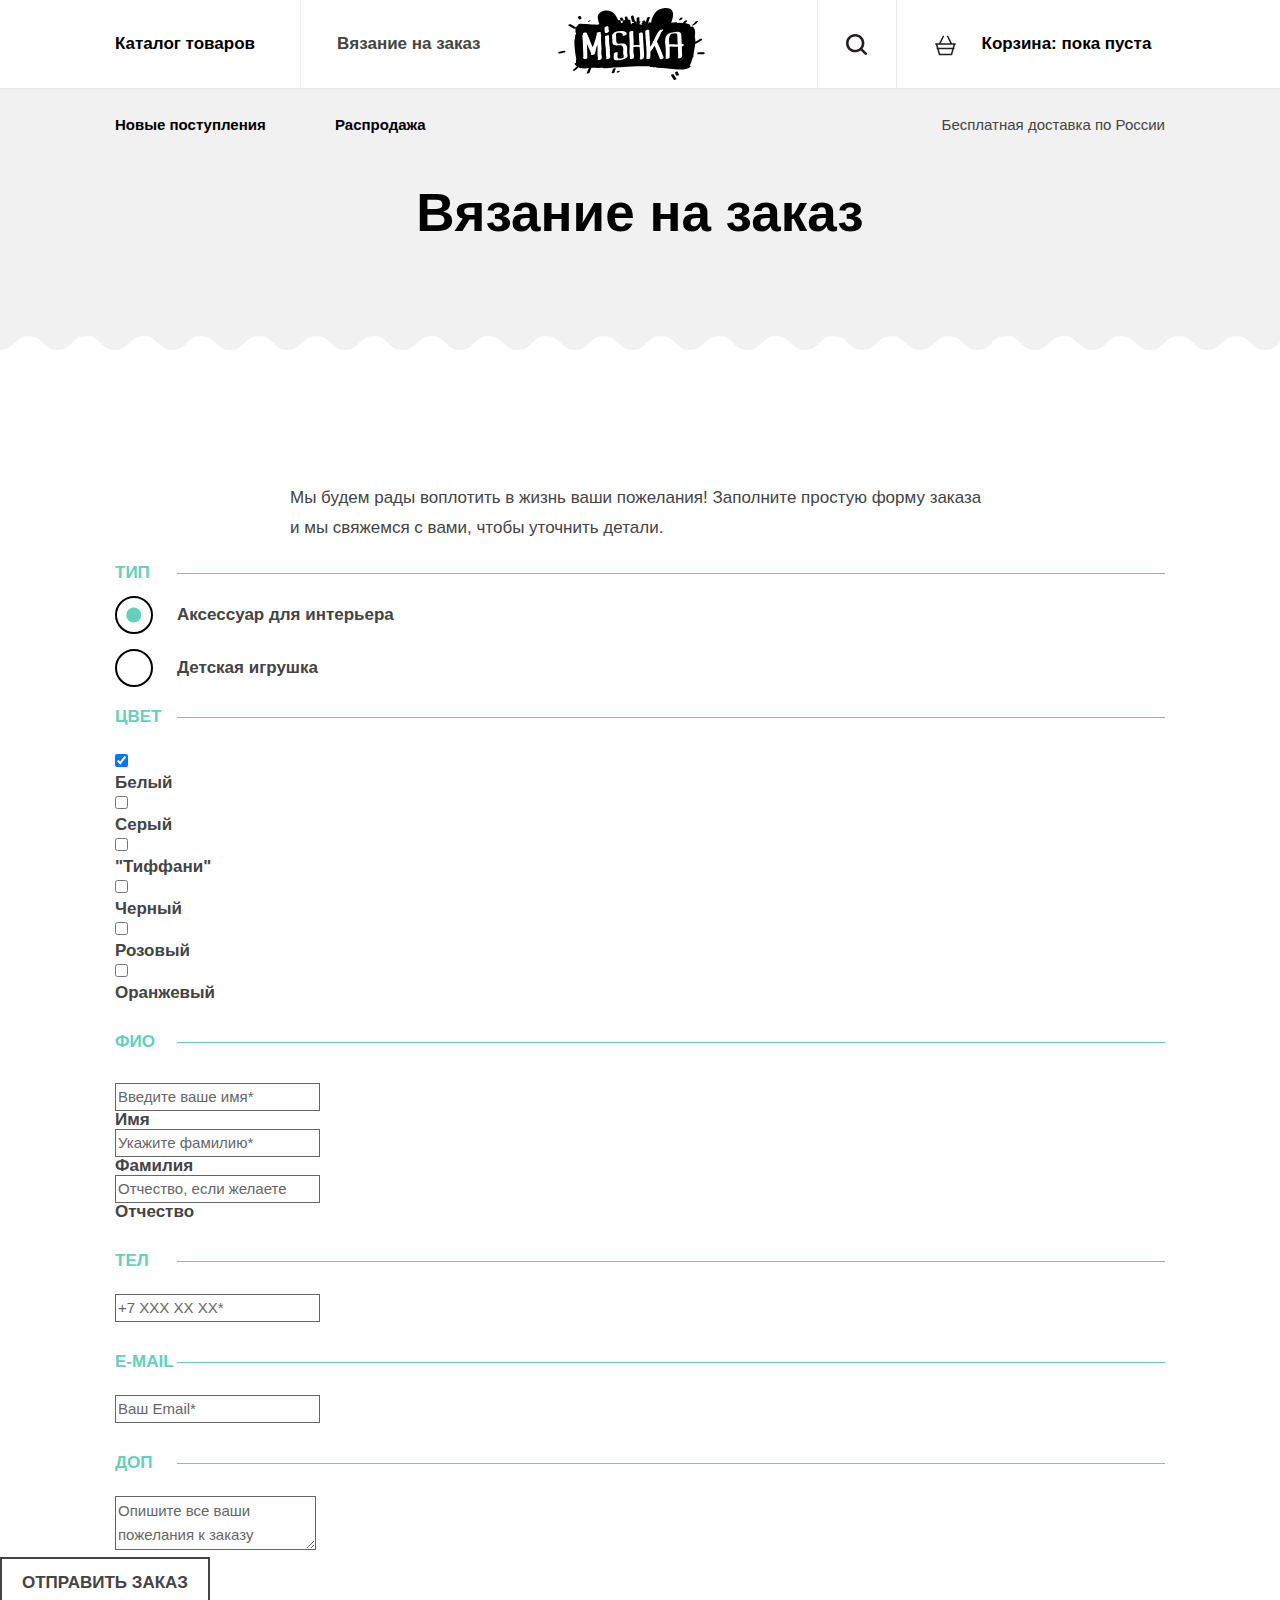
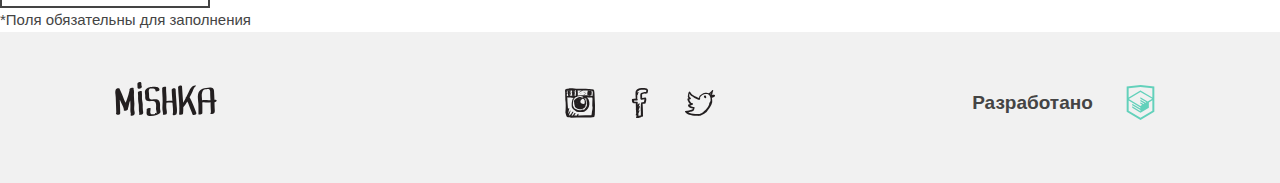
==== form.html @ ba589789 "Start" ====
<!DOCTYPE html>
<html lang="ru">

<head>

	<meta charset="utf-8">
	<!-- <base href="/"> -->

	<title>Mishka вязание на заказ</title>
	<meta name="description" content="">

	<meta http-equiv="X-UA-Compatible" content="IE=edge">
	<meta name="viewport" content="width=device-width, initial-scale=1, maximum-scale=1">
	
	<!-- Template Basic Images Start -->
	<meta property="og:image" content="path/to/image.jpg">
	<link rel="icon" href="img/favicon/favicon.ico">
	<link rel="apple-touch-icon" sizes="180x180" href="img/favicon/apple-touch-icon-180x180.png">
	<!-- Template Basic Images End -->
	
	<!-- Custom Browsers Color Start -->
	<meta name="theme-color" content="#000">
	<!-- Custom Browsers Color End -->
    <link rel="stylesheet" href="css/normalize.css">
	<link rel="stylesheet" href="css/style.min.css">

</head>

<body>
    <div class="visually-hidden">
		<!-- <svg xmlns="http://www.w3.org/2000/svg"> -->
		<svg version="1.1" id="Layer_1" xmlns="http://www.w3.org/2000/svg" xmlns:xlink="http://www.w3.org/1999/xlink">
			<symbol id="icon-interior">
				<g>
					<path d="M-244.227,18.283c-0.286,0.966-0.245,2.191,0.027,3.639c0.494,2.635,1.687,6.041,2.358,9.67h5.062 c0.696-3.641,1.949-7.05,2.471-9.683c0.287-1.445,0.33-2.66,0.041-3.617c-0.275-0.899-0.89-1.618-2.021-2.303h-5.997 C-243.361,16.668-243.96,17.38-244.227,18.283z"/>
					<path d="M-232.395,38.278h-13.799c-1.293,0-2.299,0.976-2.299,2.229v2.229h2.299h13.799h2.299v-2.229 C-230.096,39.254-231.102,38.278-232.395,38.278z"/>
					<path d="M-225.262-17.446h-11.732c0-1.244-1.015-2.229-2.3-2.229c-1.283,0-2.3,0.985-2.3,2.229h-11.737l-6.073,25.517 c0.794-0.461,1.589-0.992,2.632-0.992c1.359,0,2.243,0.818,2.924,1.375c0.682,0.557,1.162,0.849,1.447,0.849 c0.292,0.001,0.769-0.287,1.451-0.836c0.681-0.548,1.564-1.358,2.915-1.358c1.349,0,2.237,0.806,2.919,1.354 c0.684,0.549,1.161,0.84,1.451,0.84c0.146,0,0.338-0.073,0.58-0.214c0.242-0.141,0.53-0.353,0.872-0.626 c0.512-0.411,1.139-0.967,1.99-1.218c0.284-0.085,0.593-0.136,0.93-0.136c1.347,0,2.238,0.805,2.92,1.354 c0.683,0.548,1.159,0.84,1.451,0.84c0.287-0.002,0.766-0.296,1.445-0.85c0.684-0.554,1.571-1.367,2.925-1.367 c1.356,0,2.239,0.817,2.919,1.371c0.342,0.276,0.631,0.489,0.872,0.631c0.24,0.143,0.431,0.214,0.575,0.214 c0.288,0,0.762-0.293,1.442-0.854c0.68-0.559,1.567-1.384,2.929-1.384c1.044,0,1.839,0.533,2.632,0.997L-225.262-17.446z"/>
					<path d="M-235.881,33.82h-6.864c-0.657,0-1.15,0.479-1.15,1.115c0,0.635,0.493,1.113,1.15,1.113h6.9c0.655,0,1.15-0.479,1.15-1.113 c0-0.636-0.495-1.115-1.15-1.115H-235.881z"/>
					<path d="M-239.295,9.336c-0.146,0-0.338,0.074-0.58,0.213c-0.157,0.094-0.37,0.261-0.57,0.41v3.731h2.299V9.959 C-238.651,9.581-239.054,9.336-239.295,9.336z"/>
				</g>
			</symbol>
			<symbol id="icon-toy">
				<path d="M226.001,269.871l27.438,15.934v-23.346l-27.438-15.94V269.871z M277.347,238.627v2.453 c0,1.817-3.458,3.29-7.73,3.29c-4.266,0-7.727-1.473-7.727-3.29v-4.059h0.024c0.26,1.714,3.604,3.073,7.702,3.073 c4.272,0,7.729-1.474,7.729-3.285c0-1.819-3.457-3.289-7.729-3.289c-0.339,0-0.675,0.01-1.002,0.03l-4.975-2.888v3.086 c0,1.817-3.454,3.29-7.723,3.29c-2.683,0-5.045-0.583-6.433-1.467c-0.196-0.203-0.439-0.401-0.732-0.586 c-0.363-0.381-0.565-0.797-0.565-1.236v-2.986l-4.807,2.792c-0.347-0.017-0.696-0.033-1.054-0.033c-4.267,0-7.727,1.469-7.727,3.289 c0,1.811,3.46,3.285,7.727,3.285c4.099,0,7.446-1.358,7.705-3.073h0.022v4.059c0,1.817-3.455,3.29-7.727,3.29 c-4.267,0-7.727-1.473-7.727-3.29v-2.42l-5.952,3.452l27.531,15.986l27.351-15.882L277.347,238.627z M263.703,248.793 c0,1.817-3.46,3.287-7.727,3.287c-4.269,0-7.729-1.47-7.729-3.287v-4.059h0.024c0.26,1.715,3.603,3.076,7.705,3.076 c4.101,0,7.443-1.361,7.705-3.076h0.021V248.793L263.703,248.793z M258.558,262.666v23.144L286,269.871v-23.144L258.558,262.666z  M255.917,232.762c4.269,0,7.723-1.47,7.723-3.286c0-1.814-3.454-3.287-7.723-3.287c-4.27,0-7.729,1.472-7.729,3.287 C248.187,231.292,251.647,232.762,255.917,232.762"/>
			</symbol>
			<symbol id="icon-insta" viewBox="53.115 53.19 21.769 21.334">
				<path d="M74.881,65.336c-0.013-2.395-0.344-4.788-0.303-7.135c-0.023-0.788-0.086-1.535-0.152-2.278 c-0.105-0.3-0.111-0.699-0.152-1.062c-0.26-0.17-0.222-0.64-0.456-0.835c-0.423-0.233-1.201-0.114-1.744-0.22 c-0.657-0.026-1.254-0.115-1.899-0.153c-1.936-0.101-3.973-0.076-5.996-0.076c-2.001,0-3.954-0.145-5.695-0.379h-2.202 c-0.097,0.004-0.105,0.098-0.227,0.076c-0.599,0.034-1.077,0.188-1.595,0.303c-0.21,0.119-0.421,0.235-0.683,0.304 c-0.136,0.192-0.513,0.145-0.607,0.379c-0.186,0.212,0.185,0.451,0,0.607v0.911c0.173,0.13,0.027,0.58,0.075,0.835v0.987 c-0.017,1.281,0.134,2.397,0.076,3.72c0.467,2.762,0.374,6.537,0.076,9.413c0.155,0.579,0.363,1.105,0.455,1.746 c0.256,0.479,0.335,1.133,0.683,1.52c0.502,0.206,1.233,0.186,1.898,0.229c0.383,0.098,0.667,0.293,1.14,0.30 c2.843-0.21,5.496-0.154,8.427-0.229c2.704,0.24,5.802,0.188,8.275-0.228c0.195-0.134,0.128-0.529,0.228-0.76 c-0.056-0.385,0.207-0.449,0.228-0.759C74.862,70.157,74.895,67.763,74.881,65.336z M61.899,59.111 c0.757-0.153,1.48-0.341,2.429-0.304c0.71,0.076,1.287,0.283,1.897,0.456c0.116,0.184-0.243,0.547,0.153,0.684v0.076 c0.059,0.017,0.149,0.002,0.151,0.076c0.445,0.035,0.794,0.167,1.063,0.379c0.45,0.055,0.536,0.476,1.138,0.3 c-0.091,0.213-0.084,0.524-0.075,0.835c0.324,1.183,0.475,2.81,0.303,4.252c-0.164,0.163-0.215,0.442-0.303,0.683 c-0.311,0.322-0.481,0.785-0.836,1.062c-0.095,0.236-0.25,0.408-0.454,0.533c-0.116,0.213-0.206,0.452-0.457,0.53 c-0.298,0.163-0.577,0.011-0.834-0.076c-0.446,0.162-0.904,0.312-1.215,0.607c-0.816-0.096-1.648-0.175-2.43-0.304 c-0.242-0.139-0.487-0.273-0.835-0.305c-0.227-0.204-0.496-0.364-0.836-0.455c-0.101-0.127-0.337-0.118-0.455-0.229 c-0.198-0.029-0.229-0.227-0.456-0.229c-0.118-0.412-0.443-0.618-0.532-1.062c-0.226-0.331-0.308-0.805-0.455-1.215 c-0.043-1.434,0.091-2.692,0.379-3.796c0.346-0.591,0.779-1.094,1.138-1.67c0.249,0.021,0.365-0.09,0.38-0.304 c0.306,0.053,0.434-0.072,0.684-0.075C61.698,59.568,61.71,59.251,61.899,59.111z M60.229,56.378 c-0.117-0.263-0.066-0.691-0.075-1.062c-0.007-0.285,0.278-0.279,0.304-0.532c-0.003-0.074-0.093-0.059-0.152-0.076 c0.126-0.146,0.701-0.097,0.834,0c0.132,0.537-0.354,0.455-0.531,0.684c0.011,0.167,0.322,0.032,0.456,0.076 c0.029,0.854-0.059,1.496,0,2.202h-0.456c-0.007,0.234,0.229,0.226,0.456,0.228c-0.059,0.286,0.092,0.363,0.075,0.607 c-0.226,0.153-0.716,0.042-1.062,0.075C59.975,57.986,60.313,57.205,60.229,56.378z M59.546,54.784 c0.088-0.013,0.134,0.016,0.151,0.076c0.179,0.253,0.01,0.683-0.076,0.911C59.448,55.592,59.595,55.089,59.546,54.784z M59.698,56.606c-0.132-0.069-0.168-0.237-0.152-0.456C59.678,56.221,59.713,56.388,59.698,56.606z M59.698,57.973 c-0.058,0.139-0.082-0.045-0.076-0.152C59.68,57.682,59.703,57.866,59.698,57.973z M59.546,58.201 c0.175-0.024,0.084,0.219,0.228,0.227c-0.009,0.193-0.283,0.179-0.38,0.077C59.433,58.393,59.507,58.312,59.546,58.201z M57.192,56.985c0.006-0.108,0.013-0.214-0.076-0.228c-0.073-0.733,0.13-1.415,0-1.973c0.25-0.155,0.769-0.042,1.139-0.077v1.139 c-0.088,0.064-0.203,0.101-0.379,0.077c-0.054,0.28,0.324,0.131,0.379,0.304c0.008,0.853-0.056,1.777,0.152,2.429 c-0.565-0.059-0.906,0.107-1.442,0.076c0.097-0.612-0.019-1.435,0.531-1.594C57.484,56.997,57.239,57.091,57.192,56.985z M56.661,56.985c-0.204,0.021-0.217-0.534-0.077-0.607C56.912,56.384,56.833,56.879,56.661,56.985z M56.509,57.973 c0.077-0.312,0.034-0.304,0.075-0.683C56.812,57.303,56.844,58.06,56.509,57.973z M56.737,55.923 c-0.263,0.054-0.273-0.266-0.153-0.38C56.847,55.49,56.856,55.81,56.737,55.923z M56.737,54.784 c0.033,0.159-0.052,0.201-0.076,0.304c-0.176,0.023-0.084-0.219-0.229-0.229C56.457,54.757,56.623,54.797,56.737,54.784z M56.509,58.505c0.148-0.031,0.11,0.345-0.076,0.227C56.473,58.67,56.512,58.608,56.509,58.505z M55.825,54.784 c0.029,0.259-0.438,0.32-0.379,0H55.825z M54.838,54.86c-0.034,0.219-0.326,0.179-0.379,0.379 C54.245,55.069,54.543,54.771,54.838,54.86z M54.383,55.619c0.226-0.205,0.451-0.41,0.684-0.607 c-0.021-0.123,0.071-0.131,0.076-0.228h0.229c0.102,0.381-0.261,0.296-0.305,0.531c0.021,0.122-0.072,0.131-0.075,0.227 c0.02,0.335,0.121,0.588,0.075,0.988c-0.27,0.008-0.276,0.28-0.607,0.227C54.482,56.329,54.325,56.083,54.383,55.619z M54.459,58.884V57.29c0.195-0.185,0.396-0.364,0.607-0.532c0.295,0.489,0.179,1.392,0.455,1.897 C55.246,58.812,54.771,58.766,54.459,58.884z M72.68,69.968c-0.109,0.954-0.158,1.968-0.379,2.809 c-2.89,0.123-6.02,0.005-8.883,0.153c-0.199,0.045-0.273-0.031-0.229-0.229c-0.253,0-0.258,0.247-0.531,0.229 c0.201-0.336,0.438-0.898,0.151-1.291c-0.797,0.013-0.797,0.821-1.138,1.291c-0.686-0.053-1.137,0.127-1.823,0.075 c0.18-0.705,0.75-1.021,0.911-1.745c-0.395-0.55-0.989,0.138-1.214,0.455c-0.204,0.48-0.557,0.81-0.76,1.29H57.8 c0.238-0.469,0.489-0.926,0.759-1.366c0.171-0.512,0.625-0.741,0.683-1.367c-0.157-0.28-0.42-0.029-0.683,0 c-0.123,0.182-0.272,0.335-0.38,0.531c-0.232,0.376-0.501,0.714-0.684,1.14c-0.181,0.208-0.335,0.003-0.53,0.227 c-0.389,0.271-0.581,0.736-0.988,0.987c-0.174-0.06,0.039-0.356,0.153-0.38c0.045-0.181-0.096-0.55,0.075-0.607 c0.063-0.366,0.212-0.647,0.379-0.91c0.119-0.742,0.521-1.199,0.684-1.898c-0.559,0.099-0.674,0.643-0.988,0.987 c-0.212,0.445-0.542,0.772-0.683,1.291c-0.174-0.131-0.028-0.58-0.076-0.836c0.122-0.586,0.298-1.119,0.38-1.746 c0.133-0.22,0.173-0.535,0.228-0.834c0.168-0.209,0.046-0.61-0.077-0.761c-0.226,0.027-0.374,0.133-0.455,0.304 c-0.192-0.032-0.193,0.506-0.304,0.304c-0.045-2.587-0.451-4.812-0.456-7.438c0.026-0.331-0.183-0.424-0.228-0.685 c1.629,0.028,3.121,0.091,4.783,0.229c-0.089,0.139-0.199,0.257-0.304,0.379c-0.144,0.07-0.226,0.173-0.378,0.304 c-0.604,1.653-0.975,3.984-0.607,6.15c0.229,0.58,0.589,1.029,0.986,1.441c0.907,0.485,1.635,1.149,2.506,1.671 c1.701,0.361,3.84,0.369,5.541,0c0.236-0.12,0.484-0.226,0.685-0.38c1.364-1.242,2.753-2.459,2.961-4.859v-1.367 c-0.197-1.598-0.688-2.905-1.747-3.644c0.331-0.22,1.099,0.043,1.67,0.076c0.223,0.013,0.447,0.014,0.684,0 c0.408-0.024,0.928-0.055,1.443,0c0.144,0.187,0.113,0.544,0.228,0.76c-0.062,1.684-0.192,3.3-0.152,5.087 c0.103,0.454,0.127,0.986,0.229,1.441C73.046,68.209,72.9,69.126,72.68,69.968z M73.059,58.808 c-0.639-0.12-1.232-0.284-1.897-0.379c0.072-0.333,0.799-0.01,0.987-0.228c0.385-0.223,0.295-0.92,0.304-1.51 c0.032-0.348,0.114-0.644,0.076-1.063c-0.401-0.951-1.783-0.421-2.886-0.455c-0.225,0.718-0.47,1.8-0.304,2.657 c0.169,0.49,1.024,0.292,1.519,0.456c-0.14,0.332-0.688,0.057-0.987,0.076c-0.296-0.083-0.707-0.052-0.986-0.151 c-2.285,0.078-4.284,0.004-6.529,0.151c0.117-1.248,0.063-2.465-0.076-3.645h3.112c-0.344,0.364-0.912,0.507-1.29,0.835 c-0.44,0.244-0.861,0.505-1.139,0.911c0.249,0.134,0.535-0.245,0.759-0.379c0.355-0.074,0.479-0.381,0.835-0.455 c0.423-0.438,1.096-0.625,1.67-0.912c0.378-0.022,0.697,0.013,0.987,0.077c1.283,0.007,2.456,0.126,3.796,0.076 c0.614,0.145,1.45,0.069,1.974,0.304c0.107,0.298,0.231,0.579,0.305,0.911C73.297,57.071,73.14,57.901,73.059,58.808z M67.214,55.088C67.324,55.041,67.205,54.996,67.214,55.088L67.214,55.088z M67.214,55.088c-0.529,0.154-1.019,0.348-1.367,0.682 C66.331,55.572,66.906,55.464,67.214,55.088z M68.276,55.695C68.387,55.648,68.269,55.604,68.276,55.695L68.276,55.695z M66.53,56.606c0.727-0.158,1.181-0.591,1.746-0.911c-0.437,0.019-0.592,0.32-0.987,0.379 C67.074,56.291,66.689,56.334,66.53,56.606z M65.847,55.771C65.736,55.818,65.854,55.863,65.847,55.771L65.847,55.771z M65.164,56.378C65.274,56.332,65.156,56.286,65.164,56.378L65.164,56.378z M65.089,56.454c0.063,0.014,0.07-0.03,0.075-0.076 C65.1,56.364,65.092,56.408,65.089,56.454z M65.012,56.53c0.064,0.014,0.072-0.03,0.077-0.076 C65.022,56.441,65.017,56.483,65.012,56.53z M64.178,57.138c0.346-0.134,0.613-0.348,0.834-0.607 C64.664,56.664,64.397,56.878,64.178,57.138z M66.454,58.125c0.533-0.049,0.749-0.416,1.215-0.531 c0.284-0.298,0.784-0.381,0.987-0.76c-0.56,0.023-0.766,0.399-1.216,0.531C67.156,57.662,66.689,57.778,66.454,58.125z M64.178,57.138C63.861,57.064,64.162,57.365,64.178,57.138L64.178,57.138z M63.645,57.517c0.021,0.021,0.115-0.037,0.076-0.077 C63.7,57.42,63.605,57.478,63.645,57.517z M66.454,58.125C66.344,58.172,66.461,58.216,66.454,58.125L66.454,58.125z M65.314,59.946c-0.223-0.231-0.676-0.233-0.986-0.379c-0.697-0.038-1.223,0.093-1.746,0.229c-0.304,0.151-0.607,0.304-0.91,0.454 c-0.266,0.166-0.444,0.417-0.76,0.532c-0.205,0.225-0.352,0.51-0.684,0.607c-0.004,0.223-0.173,0.281-0.304,0.379 c-0.089,0.115-0.094,0.312-0.227,0.381c-0.007,0.12,0.036,0.29-0.076,0.303c0.108,1.512,0.291,2.948,0.683,4.177 c0.287,0.623,0.975,0.846,1.442,1.29c0.589,0.297,1.328,0.444,2.126,0.531c0.277-0.052,0.553-0.105,0.911-0.076 c1.209-0.209,2.098-0.736,2.81-1.441c0.1-0.281,0.252-0.508,0.455-0.684c-0.254-0.671,0.293-1.098,0.455-1.59 c0.002-1.344-0.201-2.48-0.607-3.415c-0.256-0.579-0.92-0.751-1.366-1.139c-0.059-0.018-0.15-0.003-0.151-0.077 C66.11,59.892,65.646,59.789,65.314,59.946z M61.899,64.273c-0.113-0.063-0.109-0.244-0.152-0.379 C62.003,63.816,61.865,64.131,61.899,64.273z M61.975,64.578c0.041-0.117,0.079-0.006,0.076,0.075 C62.011,64.771,61.972,64.658,61.975,64.578z M62.431,62.527c0.015-0.086,0.075-0.042,0.075,0 C62.492,62.614,62.431,62.57,62.431,62.527z M64.101,60.402c-0.203,0.258,0.041,0.576,0.077,0.836 C63.873,61.199,63.604,60.351,64.101,60.402z M64.48,64.35c-0.04-0.038,0.055-0.097,0.076-0.076 C64.596,64.312,64.502,64.371,64.48,64.35z M65.239,67.234c0.034-0.109,0.066,0.008,0.152,0 C65.373,67.331,65.241,67.311,65.239,67.234z M67.44,64.653c-0.233-0.057-0.145,0.208-0.379,0.152 c0.069-0.159,0.118-0.338,0.229-0.455C67.424,64.369,67.462,64.48,67.44,64.653z M66.303,60.857 c0.211,0.119,0.441,0.217,0.606,0.381c0.085,0.219,0.243,0.363,0.38,0.529c0.058,0.778,0.179,1.492,0.151,2.354 c-0.257,0.099-0.438,0.271-0.683,0.381c-0.78-0.006-1.358-0.212-1.897-0.456c-0.171-0.259-0.355-0.505-0.532-0.759v-1.062 c0.17-0.185,0.319-0.391,0.456-0.607c0.228-0.127,0.508-0.201,0.454-0.607c-0.038-0.062-0.078-0.124-0.075-0.229 c0.158,0.045,0.245,0.159,0.379,0.229C65.865,61.028,65.952,60.811,66.303,60.857z"/>
			</symbol>
			<symbol id="icon-fb" viewBox="56.519 49.996 14.962 27.718">
				<path d="M68.181,55.188c1.026,0.029,1.993,0,2.681-0.3c0.391-0.818,0.556-1.854,0.619-2.989 c-0.19-0.015-0.062-0.337-0.207-0.399c-0.029-0.202-0.278-0.195-0.309-0.398c-0.277-0.165-0.457-0.422-0.723-0.598 c-0.727-0.162-1.44-0.335-2.164-0.499c-0.849,0.044-1.895-0.103-2.58,0.1c-2.619-0.04-3.997,1.12-5.259,2.392 c-0.023,0.078-0.003,0.197-0.105,0.199c-0.574,1.587-0.125,3.621-0.204,5.581c0.099,0.436,0.107,0.958,0.204,1.395 c-0.998,0.296-2.212,0.387-3.402,0.499c-0.317,0.324-0.178,1.089-0.206,1.693c0.085,0.583,0.278,1.06,0.413,1.595 c0.211,0.193,0.596,0.396,0.825,0.498c0.065,0.029,0.071,0.082,0.103,0.1c0.506,0.268,1.451,0.008,2.268,0.1 c-0.136,1.978,0.256,3.915,0,5.68c0.007,0.327,0.295,0.382,0.208,0.798c-0.001,0.963-0.067,1.99,0.208,2.69 c-0.287,0.455-0.497,0.982-0.415,1.794c0.122,0.016,0.114,0.157,0.105,0.299c-0.075,0.47,0.643,0.175,0.515,0.698 c0.162,0.456-0.428,0.184-0.413,0.498v0.896c0.53,0.285,1.462,0.182,2.268,0.199c0.908-0.419,2.188-0.479,2.785-1.196 c0.459,0.235,0.916-0.014,1.238-0.199c-0.018-0.315,0.273-0.333,0.205-0.698c-0.004-0.328-0.173-0.496-0.103-0.896V71.83 c-0.206-2.293-0.048-4.938-0.309-7.176c0.888-0.105,1.917-0.075,2.578-0.398c0.357-0.451,0.377-1.23,0.516-1.895 c0.177-0.226,0.221-0.583,0.206-0.996c0.19-0.213,0.068-0.729,0.104-1.096c-0.141-0.595-0.168-1.3-0.825-1.39 c-0.884-0.235-2.043,0.595-2.991,0.299c0.049-1.134-0.293-2.342,0-3.388C66.761,55.609,67.461,55.39,68.181,55.188z M64.363,59.971c0.117,0.254,0.254,0.486,0.414,0.698c0.079,0.022,0.203,0.003,0.205,0.101c1.192,0.056,2.199-0.069,3.096-0.299 c0,0.998-0.271,1.733-0.518,2.492c-0.662,0.045-1.467,0.3-1.958,0.198c-0.276,0.165-0.372,0.506-0.62,0.698 c-0.049,0.441,0.142,0.495,0,0.797c-0.201,0.137-0.055,0.611-0.205,0.796v1.496c0.085,0.281-0.146,0.258-0.104,0.497v3.488 c-0.085,0.281,0.146,0.258,0.104,0.498v2.989c0.063,0.271-0.132,0.791,0.103,0.896c-0.07,0.364-0.412-0.021-0.824,0.1 c-0.528,0.122-0.926,0.369-1.548,0.4c0.117-0.353,0.32-0.622,0.311-1.097c0.049-0.381-0.365-0.312-0.516-0.49 c0.193-0.644,0.562-1.117,0.722-1.793c0.197-0.515,0.714-1.298,0.31-1.794c-0.522-0.105-0.521,0.293-0.826,0.398 c-0.022,0.077-0.002,0.196-0.103,0.199c-0.023,0.077-0.003,0.196-0.103,0.199c0.01,0.12-0.151,0.062,0,0 c0.022-0.078,0.002-0.197,0.103-0.199c0.023-0.077,0.002-0.197,0.103-0.199v-0.299c0.368-0.575,0.67-1.214,0.826-1.993 c0.191-0.28,0.283-0.656,0.412-0.997c0.156-0.262,0.34-0.869,0.104-1.195c-0.517,0.033-0.796,0.295-0.93,0.697 c-0.32-0.189,0.161-0.434,0.104-0.697c0.138-0.231,0.169-0.566,0.309-0.797c0.202-0.413,0.564-1.304,0-1.596 c-0.438-0.023-0.612,0.207-0.723,0.498c-0.214,0.191-0.43,0.383-0.516,0.698c-0.373-0.07-0.143-0.727-0.206-1.097 c-0.067-0.52,0.122-0.899,0-1.195c-0.56-0.799-2.026-0.105-3.197-0.299c-0.108-0.307-0.222-0.984-0.104-1.195 c1.045-0.088,2.479,0.201,3.197-0.199c0.024-0.078,0.003-0.197,0.104-0.199c0.094-0.723-0.271-1-0.515-1.396 c0.232-0.806,0.04-2.02,0.104-2.989c0.233-0.141,0.328-0.414,0.515-0.598c0.112-0.955,0.673-1.476,0.722-2.49 c-0.273,0.001-0.607-0.055-0.619,0.199c-0.302-0.114-0.382,0.479-0.515,0.199c-0.112-0.541,0.246-0.626,0.309-0.997 c0.599-0.418,1.212-0.82,1.856-1.195c1.741-0.244,4.648-0.449,6.086,0.198c0.051,0.616-0.287,0.854-0.207,1.496h-1.546 c-1.092,0.24-1.987,0.672-2.991,0.997c-0.24,0.066-0.276,0.331-0.516,0.398c-0.036,0.396-0.225,0.646-0.311,0.996 C64.182,57.424,64.394,58.582,64.363,59.971z"/>
			</symbol>
			<symbol id="icon-twitter" viewBox="52.253 53.771 23.494 20.168">
				<path d="M75.706,57.855c-0.227-0.366-0.909-0.277-1.407-0.371h-1.112c0.142-0.353,0.343-0.646,0.52-0.963 c0.056-0.438,0.254-0.734,0.223-1.26c0.129-0.167,0.176-0.417,0.296-0.593c0.104-0.144,0.242-0.477,0.074-0.667 c-0.051-0.221-0.295-0.249-0.593-0.222c-0.088,0.036-0.169,0.079-0.222,0.148c-0.448,0.433-0.778,1.014-1.261,1.408 c-0.009,0.008-0.062,0-0.074,0c-0.087,0.005-0.033,0.046-0.075,0.074c-0.146,0.098-0.257,0.152-0.369,0.223 c-0.284,0.176-0.547,0.445-0.891,0.519c-0.529-0.211-1.156-0.326-1.852-0.37c-1.157,0.102-2.303,0.215-3.038,0.741 c-0.911,0.35-1.477,1.042-2.149,1.63c-0.049,0.32-0.342,0.398-0.37,0.741c-0.005,0.045-0.012,0.088-0.073,0.074 c0.043,0.241-0.051,0.345-0.074,0.519c-0.001,0.133,0.199,0.431,0,0.52c-0.822-0.12-1.485-0.63-2.149-0.964 c-0.718-0.36-1.468-0.604-2.074-1.111c-0.716-0.322-1.26-0.816-1.778-1.334c-0.208-0.312-0.542-0.496-0.667-0.89 c-0.379-0.164-0.175-0.912-0.741-0.889c-0.315-0.043-0.345,0.199-0.444,0.37c-0.07,0.227-0.361,0.232-0.371,0.519 c-0.004,0.046-0.011,0.088-0.074,0.075c-0.17,1.089-0.527,1.992-0.519,3.26c0.129,0.415,0.35,0.738,0.593,1.038 c-0.418,0.051-0.716,0.222-0.89,0.519c-0.06,1.073,0.378,1.647,0.742,2.297c0.134,0.384,0.352,0.685,0.593,0.963 c0.017,0.229,0.206,0.288,0.296,0.445c0.019,0.105,0.123,0.125,0.149,0.223c-0.04,0.105,0.289,0.18,0.073,0.221 c-0.413,0.131-1.016,0.07-1.259,0.371c-0.109,0.279-0.109,0.833,0,1.111c0.034,0.237,0.282,0.262,0.296,0.519 c0.499,0.417,1.082,0.747,1.631,1.112c0.574,0.166,1.211,0.271,1.852,0.37c-0.102,0.343-0.338,0.551-0.593,0.741 c-0.78,0.381-1.849,0.474-2.742,0.74c-0.555,0.038-0.956,0.23-1.556,0.223c-0.333,0.127-0.854,0.075-1.112,0.223 c-0.122,0.068-0.102,0.096-0.222,0.221c-0.134,0.412,0.111,0.74,0.444,0.89c-0.005,0.253,0.219,0.276,0.371,0.371 c0.089,0.183,0.254,0.29,0.445,0.37c0.544,0.468,1.268,0.759,1.927,1.112c0.83,0.183,1.648,0.376,2.52,0.519 c0.896,0.116,1.901,0.124,2.816,0.222h0.963c0.511,0.132,1.23,0.054,1.853,0.074c0.095-0.102,0.322-0.073,0.519-0.074 c0.522-0.269,1.196-0.385,1.631-0.74c0.574-0.241,0.989-0.642,1.557-0.89c0.866-0.765,1.937-1.324,2.519-2.37 c0.205-0.189,0.351-0.438,0.445-0.74c0.265-0.156,0.385-0.454,0.593-0.667c0.404-0.41,0.706-0.924,1.037-1.40 c0.319-0.496,0.576-1.054,0.89-1.556c-0.01-0.405,0.306-0.484,0.296-0.89c0.193-0.226,0.177-0.662,0.371-0.88 c-0.033-0.255,0.029-0.415,0.074-0.594c0.047-1.281-0.047-2.422-0.297-3.407c0.588-0.155,1.181-0.302,1.631-0.593 C75.418,58.93,75.891,58.533,75.706,57.855z M72.298,61.931c-0.153,0.859-0.615,1.41-1.038,2.001 c0.059,0.379-0.104,0.538-0.073,0.889c-0.158,0.312-0.287,0.652-0.371,1.037c-0.203,0.267-0.332,0.606-0.519,0.89 c-0.366,0.548-0.777,1.051-1.186,1.557c-0.378,0.56-0.912,0.965-1.334,1.481c-0.42,0.493-0.942,0.885-1.407,1.334 c-0.474,0.17-0.89,0.396-1.26,0.667c-0.232,0.09-0.463,0.18-0.667,0.296c-0.177,0.146-0.499,0.145-0.668,0.29 c-1.086,0.147-2.3,0.17-3.555,0.148c-1.031-0.105-2.115-0.159-3.039-0.371c-0.922-0.189-1.511-0.712-2.297-1.037 c0.153-0.242,0.634-0.154,0.963-0.222c0.031-0.166,0.394-0.003,0.444-0.149c0.257,0.06,0.285-0.109,0.52-0.07 c0.563-0.201,1.23-0.302,1.705-0.593c0.282-0.138,0.406-0.434,0.667-0.593c0.033-0.189,0.104-0.341,0.222-0.444 c0.047-0.275,0.201-0.441,0.148-0.815c0.111-0.21,0.299-0.343,0.296-0.667c-0.074-0.147-0.128-0.316-0.296-0.371 c-0.026-0.196-0.377-0.067-0.444-0.222c-0.255,0.032-0.416-0.029-0.593-0.075c-0.154-0.043-0.487,0.092-0.519-0.073 c-0.842-0.023-1.3-0.43-1.853-0.74c0.431-0.262,1.032-0.353,1.333-0.742c0.516-0.076,1.058-0.129,1.112-0.666 c0-0.717-0.771-0.661-1.333-0.815c-0.773-0.66-1.194-1.672-1.779-2.52c0.238-0.157,0.564-0.226,0.741-0.444 c0.454,0.058,0.54-0.251,0.667-0.52c0.019-0.488-0.333-0.605-0.593-0.815c-0.259-0.21-0.475-0.462-0.667-0.74 c-0.003-0.818-0.021-1.652,0.074-2.372c0.063-0.014,0.07,0.029,0.074,0.074c0.227,0.441,0.559,0.775,0.815,1.186 c0.532,0.357,0.925,0.853,1.556,1.112c0.452,0.413,1.108,0.621,1.557,1.038c0.601,0.263,1.158,0.57,1.704,0.889 c0.669,0.194,1.056,0.673,2.001,0.593c0.198-0.098,0.394-0.199,0.593-0.297c0.258-0.456-0.059-1.079,0.147-1.63 c0.255-0.659,0.797-1.031,1.26-1.481c0.29-0.155,0.555-0.335,0.815-0.519c0.347-0.098,0.675-0.216,0.964-0.37 c0.376-0.019,0.713-0.077,1.037-0.148h1.26c0.244,0.052,0.475,0.119,0.74,0.148c0.209,0.137,0.38,0.313,0.666,0.371 c0.789,0.693,1.271,1.696,1.409,3.039C72.175,60.934,72.35,61.323,72.298,61.931z M72.594,56.299 c-0.129,0.34-0.23,0.707-0.593,0.815c-0.017-0.105-0.122-0.125-0.147-0.222c-0.012-0.209,0.209-0.186,0.296-0.296 C72.312,56.511,72.395,56.348,72.594,56.299C72.587,56.209,72.702,56.253,72.594,56.299z M67.11,59.337 c0.163,0.135,0.284,0.31,0.519,0.371c0.101,0.221,0.314,0.327,0.594,0.37c0.047-0.15,0.346-0.049,0.37-0.222 c0.174-0.023,0.166-0.229,0.296-0.297c-0.018-0.55-0.129-1.006-0.37-1.333C67.761,57.803,66.843,58.265,67.11,59.337z"/>
			</symbol>
			<symbol id="icon-academy" viewBox="0 0 26.943 34.09">
				<path d="M13.62,0.017L13.472,0L0,1.412v24.661l13.473,8.017l13.43-7.99l0.042-0.025V1.412L13.62,0.017z M25.019,12.127L13.495,5.334 L13.494,5.23l-0.087,0.05l-0.088-0.056v0.109L1.925,12.118V3.147l11.548-1.212l11.547,1.212V12.127z M13.405,6.787L24.923,13.5 l-4.479,2.64l-7.093-4.221l-0.014,1.415l5.904,3.513l-0.86,0.507l-5.03-2.992l-0.014,1.415l3.827,2.275l-0.782,0.523l-3.031-1.787 l-0.014,1.413l1.853,1.091l-1.8,1.081L2.034,13.622L13.405,6.787z M1.925,15.127l11.411,6.791l0.016,1.044L5.41,18.234L5.395,19.65 l7.979,4.795l0.018,1.076l-7.973-4.74l-0.013,1.414l8.021,4.822l0.046,0.025l8.143-4.872l-0.011-5.177l3.415-2.036v10.021 L13.472,31.85L1.925,24.979V15.127z"/>
			</symbol>
			<symbol id="logo-footer" viewBox="0 0 101.615 34.056">
				<path d="M19.135,21.495c-0.083-2.683-0.51-5.347-0.475-8.035c0.028-2.174,0.389-4.41-0.36-6.495 c0.047-0.237,0.096-0.473,0.14-0.711c0.193-1.045-3.271-0.492-3.813,0.464c-0.343,0.28-0.519,0.615-0.375,0.957 c0.037,0.086,0.069,0.174,0.102,0.261c-0.656,3.204-1.57,6.306-2.621,9.412c-0.402,1.188-0.888,2.349-1.298,3.533 c-0.582-1.104-1.169-2.194-1.643-3.377C7.418,14.071,6.18,10.602,4.505,7.298C4.695,5.77,1.301,5.93,0.632,7.33 c-0.809,1.694-0.705,3.403-0.438,5.214c0.3,2.042,0.353,4.05,0.377,6.111c0.047,3.976,0.358,7.943,0.417,11.919 c-0.354,0.395-0.461,0.881-0.091,1.375c0.162,0.216,0.361,0.382,0.571,0.549c0.904,0.724,3.5,0.107,3.496-1.271 c-0.014-4.123-0.312-8.238-0.42-12.358c-0.011-0.404-0.018-0.807-0.024-1.21c0.057,0.145,0.114,0.29,0.171,0.434 c0.64,1.604,1.31,3.163,2.185,4.654c0.868,1.478,1.303,3.064,1.803,4.677c-0.189,0.217-0.303,0.462-0.233,0.708 c-0.039,0.18,0.07,0.292,0.251,0.36c0.639,0.548,1.841,0.274,2.509-0.007c0.287-0.121,0.561-0.261,0.826-0.424 c0.345-0.212,0.883-0.679,0.729-1.159c-0.03-0.093-0.058-0.186-0.087-0.279c0.47-1.27,0.709-2.589,0.965-3.93 c0.272-1.428,0.782-2.78,1.295-4.133c0.052,0.619,0.106,1.238,0.156,1.855c0.204,2.554,0.033,5.072,0.007,7.626 c-0.008,0.847,0.054,1.633,0.219,2.461c0.068,0.343,0.367,1.808,0.281,1.887c-0.611,0.564-0.433,1.257,0.385,1.437 c0.915,0.201,2.081-0.105,2.77-0.742c1.198-1.106,0.632-2.845,0.361-4.241C18.661,26.501,19.208,23.879,19.135,21.495z"/>
				<path d="M27.499,22.17c-0.074-1.988-0.765-3.862-0.774-5.872c-0.011-2.305,0.181-4.593-0.155-6.886 c-0.106-0.725-4.056,0.1-3.917,1.05c0.309,2.11,0.197,4.229,0.159,6.354c-0.037,2.044,0.468,3.898,0.73,5.904 c0.269,2.054-0.084,4.157,0.149,6.213c0.109,0.962,0.75,2.743,0.089,3.58c-0.42,0.532,1.469,0.342,1.553,0.326 c0.769-0.142,1.793-0.392,2.304-1.038c0.653-0.828,0.196-2.426,0.053-3.357C27.374,26.385,27.576,24.249,27.499,22.17z"/>
				<path d="M43.828,18.851c-2.062-2.784-5.889-0.78-8.561-1.54c-1.377-0.392-1.395-2.271-1.392-3.396 c0.004-1.426-0.114-2.732-0.273-4.146c-0.119-1.052-0.024-2.121,0.746-2.904c0.142-0.144,0.859-0.336,0.81-0.339 c0.354-0.061,0.676-0.076,1.067-0.093c1.549-0.066,4.613,0.232,4.019,2.483c-0.266,1.01,3.596,0.431,3.877-0.637 c1.213-4.598-7.284-3.714-9.686-3.078C32.225,5.789,29.787,7.047,29.66,9.6c-0.061,1.219,0.273,2.379,0.325,3.587 c0.061,1.39-0.198,2.776,0.289,4.118c1.082,2.982,5.52,1.576,7.778,1.745c3.845,0.287,2.697,5.469,2.748,7.883 c0.027,1.288,1.181,3.429,0.211,4.507c-0.595,0.662-1.982,0.699-2.792,0.768c-0.813,0.068-2.201,0.312-2.742-0.461 c-0.993-1.418,0.091-3.799-0.121-5.425c-0.121-0.924-4.066-0.095-3.917,1.05c0.342,2.627-1.399,6.145,2.402,6.596 c2.441,0.289,5.191-0.161,7.5-0.928c1.196-0.396,2.307-0.942,3.243-1.793c1.035-0.941,0.694-2.348,0.417-3.547 C44.324,24.782,45.732,21.421,43.828,18.851z"/>
				<path d="M61.155,18.662c-0.122-3.777-0.69-7.513-0.706-11.297c-0.008-1.971-3.963-1.305-3.957,0.343 c0.015,3.608,0.497,7.167,0.682,10.764c0.004,0.074,0.008,0.147,0.013,0.221c-1.949-0.018-3.899,0.177-5.853,0.246 c0.201-4.633-0.611-9.227-0.435-13.857c0.022-0.582-3.874-0.09-3.917,1.049c-0.171,4.475,0.587,8.915,0.453,13.392 c-0.064,2.136-0.245,4.264-0.259,6.402c-0.007,1.095,0.171,2.183,0.329,3.263c0.146,0.999,0.484,2.331,0.182,3.318 c-0.237,0.772,3.561,0.29,3.862-0.694c0.544-1.778-0.222-4.039-0.405-5.839c-0.175-1.725-0.039-3.499,0.083-5.248 c2.03-0.13,4.059-0.297,6.08-0.012c0.09,1.378,0.196,2.754,0.322,4.134c0.105,1.157,0.179,2.313,0.196,3.475 c0.015,1.019,0.142,2.496-0.221,3.461c-0.773,2.057,3.15,1.889,3.723,0.364c0.703-1.87,0.502-4.199,0.383-6.164 C61.562,23.54,61.233,21.109,61.155,18.662z"/>
				<path d="M78.087,23.136c-0.939-2.758-2.373-5.177-3.616-7.797c1.001-1.949,2.018-3.898,2.932-5.888 c0.831-1.808,1.446-3.819,3.08-5.092c0.574-0.447,0.55-0.896-0.255-0.951c-0.875-0.061-2.064,0.192-2.77,0.742 c-1.485,1.158-2.427,2.563-3.201,4.268c-0.932,2.051-1.896,4.063-2.914,6.075c-0.074,0.147-0.149,0.295-0.224,0.443 c-0.49,0.315-0.785,0.762-0.639,1.266c-0.792,1.563-1.6,3.117-2.499,4.61c-0.299-5.534-0.955-11.061-1.15-16.6 c-0.045-1.27-3.971-0.479-3.917,1.049c0.243,6.868,1.219,13.719,1.286,20.587c-0.016,0.017-0.031,0.034-0.047,0.051 c-0.301,0.308-0.19,0.494,0.051,0.602c0.002,1.75-0.059,3.501-0.209,5.254c-0.472,0.745,0.463,1.139,1.084,1.139 c0.032,0,0.064,0,0.096,0c0.739,0,2.626-0.35,2.718-1.364c0.191-2.1,0.251-4.196,0.232-6.291c1.59-1.715,2.89-3.63,4.055-5.635 c0.759,1.48,1.482,2.972,1.989,4.582c0.861,2.741,2.299,5.261,3.131,8.014c0.544,1.806,4.457,0.738,3.917-1.049 C80.388,28.398,79.013,25.854,78.087,23.136z"/>
				<path d="M101.59,18.501c-0.21-0.832-1.372-0.849-2.271-0.77c-0.012-0.335-0.02-0.671-0.036-1.006 c-0.125-2.661-0.165-5.379-0.392-8.032c-0.209-2.458-1.585-3.337-3.972-3.247c-2.416,0.092-5.229,0.527-7.482,1.403 c-2.607,1.014-4.058,2.935-4.559,5.681c-0.549,3.014,0.24,6.219,0.373,9.246c0.154,3.503,0.066,7.014,0.062,10.519 c0,0.573,3.916,0.031,3.917-1.049c0.003-2.776,0.042-5.551,0-8.327c-0.013-0.818-0.051-1.632-0.102-2.444 c1.369-0.593,3.687,0.012,5.05,0.141c1.107,0.104,2.169-0.166,3.244-0.292c0.021,2.312,0.107,4.635,0.202,6.944 c0.049,1.184,0.477,3.53-0.354,4.511c-0.437,0.516,1.48,0.343,1.555,0.33c0.793-0.146,1.761-0.401,2.303-1.041 c0.949-1.12,0.456-3.79,0.401-5.126c-0.078-1.91-0.102-3.824-0.141-5.737C100.542,20.058,101.805,19.351,101.59,18.501z M86.972,18.351c-0.103-1.245-0.217-2.49-0.303-3.743c-0.16-2.331,0.117-5.583,2.29-6.999c0.58-0.379,1.675-0.315,2.354-0.438 c0.97-0.176,1.956-0.389,2.829,0.19c1.21,0.802,0.912,3.657,0.911,4.869c-0.003,2.005,0.207,4.001,0.31,6.003 c-0.552,0.055-1.111,0.089-1.683,0.076C91.394,18.256,89.136,17.896,86.972,18.351z"/>
				<path d="M24.108,6.7c0.521-0.05,1.045-0.226,1.477-0.524c0.085-0.072,0.171-0.144,0.256-0.216c0.52-0.335,0.972-0.827,0.728-1.361 c-0.504-1.105-0.423-2.231-0.416-3.414c0.006-0.958-0.963-1.246-1.781-1.174c-0.723,0.063-2.168,0.581-2.175,1.52 c-0.006,0.993-0.071,2.016,0.109,2.992c-0.047,0.113-0.074,0.239-0.104,0.355c-0.055,0.212,0.016,0.42,0.142,0.59 c0,0.045,0.002,0.089,0.002,0.134c0.005,0.112,0.01,0.224,0.015,0.335c0.073,0.232,0.216,0.409,0.429,0.53 C23.178,6.7,23.668,6.742,24.108,6.7z"/>
			</symbol>
            <symbol id="cart-icon" viewBox="0 0 20.29 18.85">
                <path d="M19.54,7.23H16.39L13,.41a.75.75,0,1,0-1.34.67l3.07,6.14H5.58L8.65,1.09A.75.75,0,1,0,7.31.41L3.9,7.23H.75a.75.75,0,1,0,0,1.5H.91l.85,3a.73.73,0,0,0,.38,1.33L3.8,18.85H16.5l1.66-5.79a.74.74,0,0,0,.7-.74.74.74,0,0,0-.32-.6l.85-3h.16a.75.75,0,0,0,0-1.5ZM15.36,17.35H4.93L3.71,13.06H16.59ZM17,11.56H3.28L2.47,8.73H17.83Z"/>
            </symbol>
        </svg>
	</div>
    <header class="main-header" id= "header">
		<div class="main-header__inner">
			<div class="main-header__top">
				<div class="main-header__top-inner">
					<a href="index.html" class="main-header__top-logo main-logo">
						<picture>
							<source media="(min-width: 1150px)" srcset="img/mishka-logo-desktop.svg">
							<source media="(min-width: 768px)" srcset="img/mishka-logo-tablet.svg" width="149" height="72">
							<img src="img/mishka-logo-mobile.svg" alt="Логотип" class="main-logo__svg" width="86" height="35">
						</picture>
					</a>
					<button class="main-header__top-toggle main-toggle button">
						<span class="visually-hidden">Меню</span>
						<div class="main-toggle__center"></div>
					</button>
				</div>	
			</div>
			<div class="main-header__bottom">
				<div class="main-header__nav main-header__nav--1">
					<ul class="main-header__nav-list main-header__nav-list--1">
						<li class="main-header__nav-item main-header__nav-item--catalog">
							<a href="catalog.html" class="main-header__nav-link main-header__nav-link--nav-1">Каталог товаров</a>
						</li>
						<li class="main-header__nav-item main-header__nav-item--order">
							<a class="main-header__nav-link main-header__nav-link--nav-1">Вязание на заказ</a>    
						</li>
					</ul>
				</div>
				<div class="main-header__nav main-header__nav--2">
					<ul class="main-header__nav-list main-header__nav-list--2">
						<li class="main-header__nav-item main-header__nav-item--search">
							<a href="" class="main-header__nav-link main-header__nav-link--search">
								<img src="img/icon-search.svg" alt="" class="main-header__nav-icon main-header__nav-icon--search" width="21" height="21">
								<span class="main-header__nav-text main-header__nav-text--search">Поиск по сайту</span>   
							</a>
						</li>
						<li class="main-header__nav-item main-header__nav-item--cart">
							<a href="" class="main-header__nav-link main-header__nav-link--cart">
								<img src="img/icon-cart.svg" alt="" class="main-header__nav-icon main-header__nav-icon--cart" width="21" height="21">
								<span class="main-header__nav-text main-header__nav-text--cart">Корзина: пока пуста</span>   
							</a>
						</li>
					</ul>
				</div>
				<div class="main-header__nav main-header__nav--3">
					<ul class="main-header__nav-list main-header__nav-list--3">
						<li class="main-header__nav-item main-header__nav-item--3 main-header__nav-item--new">
							<a href="" class="main-header__nav-link main-header__nav-link--3">Новые поступления</a>
						</li>
						<li class="main-header__nav-item main-header__nav-item--3 main-header__nav-item--sale">
							<a href="" class="main-header__nav-link main-header__nav-link--3">Распродажа</a>
						</li>
					</ul>
					
				</div>
				<p class="main-header__shipping">Бесплатная доставка по России</p>
			</div>	
		</div>	
	</header> 
    <main class="order-page">
        <section class="catalog-page__headline catalog-headline form-headline">
           <div class="catalog-headline__inner">
               <h1 class="catalog-headline__title">Вязание на заказ</h1>
           </div>
        </section>
        <section class= "order-page__promo order-promo">
            <div class="order-page__inner inner">
                <h2 class="visually-hidden">Форма заказа</h2>
                <p class="order-promo__content">Мы будем рады воплотить в жизнь ваши пожелания! Заполните простую форму заказа и мы свяжемся с вами, чтобы уточнить детали.</p>
            </div>
        </section>
        <section class="order-page__form order-form">
            <form action="https://echo.htmlacademy.ru" method="post" class="order-form__content">
                <ul class="order-form__main">
                    <li class="order-form__field">
                        <div class="order-form__inner order-form__inner--type inner">
                            <h3 class="order-form__title">Тип</h3>
                            <ul class="order-form__list order-form__list--type">
                                <li class="order-form__item order-form__item--type">
                                    <input type="radio" name="type" id="type__access" value="access" class="visually-hidden order-form__input order-form__input--radio" checked>
                                    <label for="type__access" class="order-form__label order-form__label-type order-form__label--access">Аксессуар для интерьера</label>
                                </li>
                                <li class="order-form__item order-form__item--type">
                                    <input type="radio" name="type" id="type__toy" value="toy" class="visually-hidden order-form__input order-form__input--radio">
                                    <label for="type__toy" class="order-form__label order-form__label-type order-form__label--toy">Детская игрушка</label>
                                </li>
                            </ul>
                        </div>
                    </li>
                    <li class="order-form__field">
                        <div class="order-form__inner order-form__inner--color inner">
                            <h3 class="order-form__title">Цвет</h3>
                            <ul class="order-form__list order-form__list--color">
                                <li class="order-form__item">
                                    <input type="checkbox" name="color" id="color__white" value="white" class="order-form__input" checked>
                                    <label for="color__white" class="order-form__label">Белый</label>
                                </li>
                                <li class="order-form__item">
                                    <input type="checkbox" name="color" id="color__grey" value="grey" class="order-form__input">
                                    <label for="color__grey" class="order-form__label">Серый</label>
                                </li>
                                <li class="order-form__item">
                                    <input type="checkbox" name="color" id="color__tiffany" value="tiffany" class="order-form__input">
                                    <label for="color__tiffany" class="order-form__label">"Тиффани"</label>
                                </li>
                                <li class="order-form__item">
                                    <input type="checkbox" name="color" id="color__black" value="black" class="order-form__input">
                                    <label for="color__black" class="order-form__label">Черный</label>
                                </li>
                                <li class="order-form__item">
                                    <input type="checkbox" name="color" id="color__pink" value="pink" class="order-form__input">
                                    <label for="color__pink" class="order-form__label">Розовый</label>
                                </li>
                                <li class="order-form__item">
                                    <input type="checkbox" name="color" id="color__orange" value="orange" class="order-form__input">
                                    <label for="color__orange" class="order-form__label">Оранжевый</label>
                                </li>
                            </ul>
                        </div>
                    </li>
                    <li class="order-form__field">
                        <div class="order-form__inner order-form__inner--name inner">
                            <h3 class="order-form__title">ФИО</h3>
                            <ul class="order-form__list order-form__list--name">
                                <li class="order-form__item">
                                    <input type="text" class="order-form__input" id="name__firstname" placeholder="Введите ваше имя*" required>
                                    <label for="" class="order-form__label">Имя</label>
                                </li>
                                <li class="order-form__item">
                                    <input type="text" class="order-form__input" id="name__lastname" placeholder="Укажите фамилию*" required>
                                    <label for="" class="order-form__label">Фамилия</label>
                                </li>
                                <li class="order-form__item">
                                    <input type="text" class="order-form__input" id="name__surname" placeholder="Отчество, если желаете">
                                    <label for="" class="order-form__label">Отчество</label>
                                </li>
                            </ul>
                        </div>
                    </li>
                    <li class="order-form__field">
                        <div class="order-form__inner order-form__inner--tel inner">
                            <h3 class="order-form__title">Тел</h3>
                            <ul class="order-form__list order-form__list--tel">
                                <li class="order-form__item">
                                    <input type="tel" class="order-form__input" id="tel" placeholder="+7 XXX XX XX*" required>
                                    <label for="tel" class="order-form__label"></label>
                                </li>
                            </ul>
                        </div>
						<div class="order-form__inner order-form__inner--email inner">
							<h3 class="order-form__title">E-MAIL</h3>
                            <ul class="order-form__list order-form__list--email">
                                <li class="order-form__item">
                                    <input type="mail" class="order-form__input" id="email" placeholder="Ваш Email*" required>
                                    <label for="email" class="order-form__label"></label>
                                </li>
                            </ul>
                        </div>
                    </li>
                    <!-- <li class="order-form__field">
                        <div class="order-form__inner inner">
                            <h3 class="order-form__title">E-MAIL</h3>
                            <ul class="order-form__main order-form__list--email">
                                <li class="order-form__item">
                                    <input type="mail" class="order-form__input" id="email" placeholder="Ваш Email*" required>
                                    <label for="email" class="order-form__label"></label>
                                </li>
                            </ul>
                        </div>
                    </li> -->
                    <li class="order-form__field">
                        <div class="order-form__inner order-form__inner--additional inner">
                            <h3 class="order-form__title">Доп</h3>
                            <ul class="order-form__list order-form__list--additional">
                                <li class="order-form__item">
                                    <textarea id="additional-text" name="additional" class="order-form__input" placeholder="Опишите все ваши пожелания к заказу"></textarea>
                                    
                                </li>
                            </ul>
                        </div>
                    </li>
                </ul>
                <div class="order-form__submit">
                    <button class="order-form__button order-button button">Отправить заказ</button>
                    <span class="order-form__comment">*Поля обязательны для заполнения</span>
                </div>
            </form>    
        </section>
    </main>
    <footer class="main-page__footer main-footer">
		<div class= "main-footer__inner">
			<a href="#header" class="main-footer__logo">
				<span class="visually-hidden">Логотип Мишка</span>
				<svg class="main-footer__icon" width="102" height="34">
					<use xlink:href="#logo-footer"></use>
				</svg>

			</a>
			<div class="main-footer__social">
				<ul class="main-footer__social-list social-list">
					<li class="social-list__item">
						<a href="" class="social__link">
							<span class="visually-hidden">Instagram</span>
							<svg class="social__link-icon" width="30" height="30">
								<use xlink:href="#icon-insta"></use>
							</svg>
						</a>                    
					</li>
					<li class="social-list__item">
						<a href="" class="social__link">
							<span class="visually-hidden">Facebook</span>
							<svg class="social__link-icon" width="30" height="30">
								<use xlink:href="#icon-fb"></use>
							</svg>
						</a>
					</li>
					<li class="social-list__item">
						<a href="" class="social__link">
							<span class="visually-hidden">Twitter</span>
							<svg class="social__link-icon" width="30" height="30">
								<use x="0" y="0" xlink:href="#icon-twitter"></use>
							</svg>						
						</a>
					</li>
				</ul>
			</div>	
			<div class="main-footer__development main-development">
				<b class="main-development__title">Разработано</b>
				<a href="" class="main-development__link">
					<span class="visually-hidden">HTML-Академия</span>
					<svg class="main-development__link-icon" width="35" height="35">
						<use x="0" y="0" xlink:href="#icon-academy"></use>
					</svg>						
				</a>
			</div>
		</div>
	</footer>
  

	<script src="js/scripts.min.js"></script>

</body>
</html>
---- css/style.min.css ----
@charset "UTF-8";@font-face{font-family:'Open Sans';src:url(OpenSans-Bold.woff2) format("woff2"),url(OpenSans-Bold.woff) format("woff");font-weight:700;font-style:normal}@font-face{font-family:'Open Sans';src:url(OpenSans-Regular.woff2) format("woff2"),url(OpenSans-Regular.woff) format("woff");font-weight:400;font-style:normal}*,::after,::before{-webkit-box-sizing:border-box;box-sizing:border-box}html{font-family:sans-serif;line-height:1.15;-webkit-text-size-adjust:100%;-ms-text-size-adjust:100%;-ms-overflow-style:scrollbar;-webkit-tap-highlight-color:transparent}@-ms-viewport{width:device-width}article,aside,dialog,figcaption,figure,footer,header,hgroup,main,nav,section{display:block}body{margin:0;font-family:-apple-system,BlinkMacSystemFont,"Segoe UI",Roboto,"Helvetica Neue",Arial,sans-serif,"Apple Color Emoji","Segoe UI Emoji","Segoe UI Symbol";font-size:1rem;font-weight:400;line-height:1.5;color:#212529;text-align:left;background-color:#fff}[tabindex="-1"]:focus{outline:0!important}hr{-webkit-box-sizing:content-box;box-sizing:content-box;height:0;overflow:visible}h1,h2,h3,h4,h5,h6{margin-top:0;margin-bottom:.5rem}p{margin-top:0;margin-bottom:1rem}abbr[data-original-title],abbr[title]{text-decoration:underline;-webkit-text-decoration:underline dotted;text-decoration:underline dotted;cursor:help;border-bottom:0}address{margin-bottom:1rem;font-style:normal;line-height:inherit}dl,ol,ul{margin-top:0;margin-bottom:1rem}ol ol,ol ul,ul ol,ul ul{margin-bottom:0}dt{font-weight:700}dd{margin-bottom:.5rem;margin-left:0}blockquote{margin:0 0 1rem}dfn{font-style:italic}b,strong{font-weight:bolder}small{font-size:80%}sub,sup{position:relative;font-size:75%;line-height:0;vertical-align:baseline}sub{bottom:-.25em}sup{top:-.5em}a{color:#007bff;text-decoration:none;background-color:transparent;-webkit-text-decoration-skip:objects}a:hover{color:#0056b3;text-decoration:underline}a:not([href]):not([tabindex]){color:inherit;text-decoration:none}a:not([href]):not([tabindex]):focus,a:not([href]):not([tabindex]):hover{color:inherit;text-decoration:none}a:not([href]):not([tabindex]):focus{outline:0}code,kbd,pre,samp{font-family:monospace,monospace;font-size:1em}pre{margin-top:0;margin-bottom:1rem;overflow:auto;-ms-overflow-style:scrollbar}figure{margin:0 0 1rem}img{vertical-align:middle;border-style:none}svg:not(:root){overflow:hidden}table{border-collapse:collapse}caption{padding-top:.75rem;padding-bottom:.75rem;color:#6c757d;text-align:left;caption-side:bottom}th{text-align:inherit}label{display:inline-block;margin-bottom:.5rem}button{border-radius:0}button:focus{outline:1px dotted;outline:5px auto -webkit-focus-ring-color}button,input,optgroup,select,textarea{margin:0;font-family:inherit;font-size:inherit;line-height:inherit}button,input{overflow:visible}button,select{text-transform:none}[type=reset],[type=submit],button,html [type=button]{-webkit-appearance:button}[type=button]::-moz-focus-inner,[type=reset]::-moz-focus-inner,[type=submit]::-moz-focus-inner,button::-moz-focus-inner{padding:0;border-style:none}input[type=checkbox],input[type=radio]{-webkit-box-sizing:border-box;box-sizing:border-box;padding:0}input[type=date],input[type=datetime-local],input[type=month],input[type=time]{-webkit-appearance:listbox}textarea{overflow:auto;resize:vertical}fieldset{min-width:0;padding:0;margin:0;border:0}legend{display:block;width:100%;max-width:100%;padding:0;margin-bottom:.5rem;font-size:1.5rem;line-height:inherit;color:inherit;white-space:normal}progress{vertical-align:baseline}[type=number]::-webkit-inner-spin-button,[type=number]::-webkit-outer-spin-button{height:auto}[type=search]{outline-offset:-2px;-webkit-appearance:none}[type=search]::-webkit-search-cancel-button,[type=search]::-webkit-search-decoration{-webkit-appearance:none}::-webkit-file-upload-button{font:inherit;-webkit-appearance:button}output{display:inline-block}summary{display:list-item;cursor:pointer}template{display:none}[hidden]{display:none!important}@-ms-viewport{width:device-width}html{-webkit-box-sizing:border-box;box-sizing:border-box;-ms-overflow-style:scrollbar}*,::after,::before{-webkit-box-sizing:inherit;box-sizing:inherit}.container{width:100%;padding-right:15px;padding-left:15px;margin-right:auto;margin-left:auto;max-width:290px}@media (min-width:576px){.container{max-width:540px}}@media (min-width:768px){.container{max-width:698px}}@media (min-width:992px){.container{max-width:960px}}@media (min-width:1200px){.container{max-width:1080px}}.container-fluid{width:100%;padding-right:15px;padding-left:15px;margin-right:auto;margin-left:auto}.row{display:-webkit-box;display:-webkit-flex;display:-ms-flexbox;display:flex;-webkit-flex-wrap:wrap;-ms-flex-wrap:wrap;flex-wrap:wrap;margin-right:-15px;margin-left:-15px}.no-gutters{margin-right:0;margin-left:0}.no-gutters>.col,.no-gutters>[class*=col-]{padding-right:0;padding-left:0}.col,.col-1,.col-10,.col-11,.col-12,.col-2,.col-3,.col-4,.col-5,.col-6,.col-7,.col-8,.col-9,.col-auto,.col-lg,.col-lg-1,.col-lg-10,.col-lg-11,.col-lg-12,.col-lg-2,.col-lg-3,.col-lg-4,.col-lg-5,.col-lg-6,.col-lg-7,.col-lg-8,.col-lg-9,.col-lg-auto,.col-md,.col-md-1,.col-md-10,.col-md-11,.col-md-12,.col-md-2,.col-md-3,.col-md-4,.col-md-5,.col-md-6,.col-md-7,.col-md-8,.col-md-9,.col-md-auto,.col-sm,.col-sm-1,.col-sm-10,.col-sm-11,.col-sm-12,.col-sm-2,.col-sm-3,.col-sm-4,.col-sm-5,.col-sm-6,.col-sm-7,.col-sm-8,.col-sm-9,.col-sm-auto,.col-xl,.col-xl-1,.col-xl-10,.col-xl-11,.col-xl-12,.col-xl-2,.col-xl-3,.col-xl-4,.col-xl-5,.col-xl-6,.col-xl-7,.col-xl-8,.col-xl-9,.col-xl-auto{position:relative;width:100%;min-height:1px;padding-right:15px;padding-left:15px}.col{-webkit-flex-basis:0;-ms-flex-preferred-size:0;flex-basis:0;-webkit-box-flex:1;-webkit-flex-grow:1;-ms-flex-positive:1;flex-grow:1;max-width:100%}.col-auto{-webkit-box-flex:0;-webkit-flex:0 0 auto;-ms-flex:0 0 auto;flex:0 0 auto;width:auto;max-width:none}.col-1{-webkit-box-flex:0;-webkit-flex:0 0 8.33333%;-ms-flex:0 0 8.33333%;flex:0 0 8.33333%;max-width:8.33333%}.col-2{-webkit-box-flex:0;-webkit-flex:0 0 16.66667%;-ms-flex:0 0 16.66667%;flex:0 0 16.66667%;max-width:16.66667%}.col-3{-webkit-box-flex:0;-webkit-flex:0 0 25%;-ms-flex:0 0 25%;flex:0 0 25%;max-width:25%}.col-4{-webkit-box-flex:0;-webkit-flex:0 0 33.33333%;-ms-flex:0 0 33.33333%;flex:0 0 33.33333%;max-width:33.33333%}.col-5{-webkit-box-flex:0;-webkit-flex:0 0 41.66667%;-ms-flex:0 0 41.66667%;flex:0 0 41.66667%;max-width:41.66667%}.col-6{-webkit-box-flex:0;-webkit-flex:0 0 50%;-ms-flex:0 0 50%;flex:0 0 50%;max-width:50%}.col-7{-webkit-box-flex:0;-webkit-flex:0 0 58.33333%;-ms-flex:0 0 58.33333%;flex:0 0 58.33333%;max-width:58.33333%}.col-8{-webkit-box-flex:0;-webkit-flex:0 0 66.66667%;-ms-flex:0 0 66.66667%;flex:0 0 66.66667%;max-width:66.66667%}.col-9{-webkit-box-flex:0;-webkit-flex:0 0 75%;-ms-flex:0 0 75%;flex:0 0 75%;max-width:75%}.col-10{-webkit-box-flex:0;-webkit-flex:0 0 83.33333%;-ms-flex:0 0 83.33333%;flex:0 0 83.33333%;max-width:83.33333%}.col-11{-webkit-box-flex:0;-webkit-flex:0 0 91.66667%;-ms-flex:0 0 91.66667%;flex:0 0 91.66667%;max-width:91.66667%}.col-12{-webkit-box-flex:0;-webkit-flex:0 0 100%;-ms-flex:0 0 100%;flex:0 0 100%;max-width:100%}.order-first{-webkit-box-ordinal-group:0;-webkit-order:-1;-ms-flex-order:-1;order:-1}.order-last{-webkit-box-ordinal-group:14;-webkit-order:13;-ms-flex-order:13;order:13}.order-0{-webkit-box-ordinal-group:1;-webkit-order:0;-ms-flex-order:0;order:0}.order-1{-webkit-box-ordinal-group:2;-webkit-order:1;-ms-flex-order:1;order:1}.order-2{-webkit-box-ordinal-group:3;-webkit-order:2;-ms-flex-order:2;order:2}.order-3{-webkit-box-ordinal-group:4;-webkit-order:3;-ms-flex-order:3;order:3}.order-4{-webkit-box-ordinal-group:5;-webkit-order:4;-ms-flex-order:4;order:4}.order-5{-webkit-box-ordinal-group:6;-webkit-order:5;-ms-flex-order:5;order:5}.order-6{-webkit-box-ordinal-group:7;-webkit-order:6;-ms-flex-order:6;order:6}.order-7{-webkit-box-ordinal-group:8;-webkit-order:7;-ms-flex-order:7;order:7}.order-8{-webkit-box-ordinal-group:9;-webkit-order:8;-ms-flex-order:8;order:8}.order-9{-webkit-box-ordinal-group:10;-webkit-order:9;-ms-flex-order:9;order:9}.order-10{-webkit-box-ordinal-group:11;-webkit-order:10;-ms-flex-order:10;order:10}.order-11{-webkit-box-ordinal-group:12;-webkit-order:11;-ms-flex-order:11;order:11}.order-12{-webkit-box-ordinal-group:13;-webkit-order:12;-ms-flex-order:12;order:12}.offset-1{margin-left:8.33333%}.offset-2{margin-left:16.66667%}.offset-3{margin-left:25%}.offset-4{margin-left:33.33333%}.offset-5{margin-left:41.66667%}.offset-6{margin-left:50%}.offset-7{margin-left:58.33333%}.offset-8{margin-left:66.66667%}.offset-9{margin-left:75%}.offset-10{margin-left:83.33333%}.offset-11{margin-left:91.66667%}@media (min-width:576px){.col-sm{-webkit-flex-basis:0;-ms-flex-preferred-size:0;flex-basis:0;-webkit-box-flex:1;-webkit-flex-grow:1;-ms-flex-positive:1;flex-grow:1;max-width:100%}.col-sm-auto{-webkit-box-flex:0;-webkit-flex:0 0 auto;-ms-flex:0 0 auto;flex:0 0 auto;width:auto;max-width:none}.col-sm-1{-webkit-box-flex:0;-webkit-flex:0 0 8.33333%;-ms-flex:0 0 8.33333%;flex:0 0 8.33333%;max-width:8.33333%}.col-sm-2{-webkit-box-flex:0;-webkit-flex:0 0 16.66667%;-ms-flex:0 0 16.66667%;flex:0 0 16.66667%;max-width:16.66667%}.col-sm-3{-webkit-box-flex:0;-webkit-flex:0 0 25%;-ms-flex:0 0 25%;flex:0 0 25%;max-width:25%}.col-sm-4{-webkit-box-flex:0;-webkit-flex:0 0 33.33333%;-ms-flex:0 0 33.33333%;flex:0 0 33.33333%;max-width:33.33333%}.col-sm-5{-webkit-box-flex:0;-webkit-flex:0 0 41.66667%;-ms-flex:0 0 41.66667%;flex:0 0 41.66667%;max-width:41.66667%}.col-sm-6{-webkit-box-flex:0;-webkit-flex:0 0 50%;-ms-flex:0 0 50%;flex:0 0 50%;max-width:50%}.col-sm-7{-webkit-box-flex:0;-webkit-flex:0 0 58.33333%;-ms-flex:0 0 58.33333%;flex:0 0 58.33333%;max-width:58.33333%}.col-sm-8{-webkit-box-flex:0;-webkit-flex:0 0 66.66667%;-ms-flex:0 0 66.66667%;flex:0 0 66.66667%;max-width:66.66667%}.col-sm-9{-webkit-box-flex:0;-webkit-flex:0 0 75%;-ms-flex:0 0 75%;flex:0 0 75%;max-width:75%}.col-sm-10{-webkit-box-flex:0;-webkit-flex:0 0 83.33333%;-ms-flex:0 0 83.33333%;flex:0 0 83.33333%;max-width:83.33333%}.col-sm-11{-webkit-box-flex:0;-webkit-flex:0 0 91.66667%;-ms-flex:0 0 91.66667%;flex:0 0 91.66667%;max-width:91.66667%}.col-sm-12{-webkit-box-flex:0;-webkit-flex:0 0 100%;-ms-flex:0 0 100%;flex:0 0 100%;max-width:100%}.order-sm-first{-webkit-box-ordinal-group:0;-webkit-order:-1;-ms-flex-order:-1;order:-1}.order-sm-last{-webkit-box-ordinal-group:14;-webkit-order:13;-ms-flex-order:13;order:13}.order-sm-0{-webkit-box-ordinal-group:1;-webkit-order:0;-ms-flex-order:0;order:0}.order-sm-1{-webkit-box-ordinal-group:2;-webkit-order:1;-ms-flex-order:1;order:1}.order-sm-2{-webkit-box-ordinal-group:3;-webkit-order:2;-ms-flex-order:2;order:2}.order-sm-3{-webkit-box-ordinal-group:4;-webkit-order:3;-ms-flex-order:3;order:3}.order-sm-4{-webkit-box-ordinal-group:5;-webkit-order:4;-ms-flex-order:4;order:4}.order-sm-5{-webkit-box-ordinal-group:6;-webkit-order:5;-ms-flex-order:5;order:5}.order-sm-6{-webkit-box-ordinal-group:7;-webkit-order:6;-ms-flex-order:6;order:6}.order-sm-7{-webkit-box-ordinal-group:8;-webkit-order:7;-ms-flex-order:7;order:7}.order-sm-8{-webkit-box-ordinal-group:9;-webkit-order:8;-ms-flex-order:8;order:8}.order-sm-9{-webkit-box-ordinal-group:10;-webkit-order:9;-ms-flex-order:9;order:9}.order-sm-10{-webkit-box-ordinal-group:11;-webkit-order:10;-ms-flex-order:10;order:10}.order-sm-11{-webkit-box-ordinal-group:12;-webkit-order:11;-ms-flex-order:11;order:11}.order-sm-12{-webkit-box-ordinal-group:13;-webkit-order:12;-ms-flex-order:12;order:12}.offset-sm-0{margin-left:0}.offset-sm-1{margin-left:8.33333%}.offset-sm-2{margin-left:16.66667%}.offset-sm-3{margin-left:25%}.offset-sm-4{margin-left:33.33333%}.offset-sm-5{margin-left:41.66667%}.offset-sm-6{margin-left:50%}.offset-sm-7{margin-left:58.33333%}.offset-sm-8{margin-left:66.66667%}.offset-sm-9{margin-left:75%}.offset-sm-10{margin-left:83.33333%}.offset-sm-11{margin-left:91.66667%}}@media (min-width:768px){.col-md{-webkit-flex-basis:0;-ms-flex-preferred-size:0;flex-basis:0;-webkit-box-flex:1;-webkit-flex-grow:1;-ms-flex-positive:1;flex-grow:1;max-width:100%}.col-md-auto{-webkit-box-flex:0;-webkit-flex:0 0 auto;-ms-flex:0 0 auto;flex:0 0 auto;width:auto;max-width:none}.col-md-1{-webkit-box-flex:0;-webkit-flex:0 0 8.33333%;-ms-flex:0 0 8.33333%;flex:0 0 8.33333%;max-width:8.33333%}.col-md-2{-webkit-box-flex:0;-webkit-flex:0 0 16.66667%;-ms-flex:0 0 16.66667%;flex:0 0 16.66667%;max-width:16.66667%}.col-md-3{-webkit-box-flex:0;-webkit-flex:0 0 25%;-ms-flex:0 0 25%;flex:0 0 25%;max-width:25%}.col-md-4{-webkit-box-flex:0;-webkit-flex:0 0 33.33333%;-ms-flex:0 0 33.33333%;flex:0 0 33.33333%;max-width:33.33333%}.col-md-5{-webkit-box-flex:0;-webkit-flex:0 0 41.66667%;-ms-flex:0 0 41.66667%;flex:0 0 41.66667%;max-width:41.66667%}.col-md-6{-webkit-box-flex:0;-webkit-flex:0 0 50%;-ms-flex:0 0 50%;flex:0 0 50%;max-width:50%}.col-md-7{-webkit-box-flex:0;-webkit-flex:0 0 58.33333%;-ms-flex:0 0 58.33333%;flex:0 0 58.33333%;max-width:58.33333%}.col-md-8{-webkit-box-flex:0;-webkit-flex:0 0 66.66667%;-ms-flex:0 0 66.66667%;flex:0 0 66.66667%;max-width:66.66667%}.col-md-9{-webkit-box-flex:0;-webkit-flex:0 0 75%;-ms-flex:0 0 75%;flex:0 0 75%;max-width:75%}.col-md-10{-webkit-box-flex:0;-webkit-flex:0 0 83.33333%;-ms-flex:0 0 83.33333%;flex:0 0 83.33333%;max-width:83.33333%}.col-md-11{-webkit-box-flex:0;-webkit-flex:0 0 91.66667%;-ms-flex:0 0 91.66667%;flex:0 0 91.66667%;max-width:91.66667%}.col-md-12{-webkit-box-flex:0;-webkit-flex:0 0 100%;-ms-flex:0 0 100%;flex:0 0 100%;max-width:100%}.order-md-first{-webkit-box-ordinal-group:0;-webkit-order:-1;-ms-flex-order:-1;order:-1}.order-md-last{-webkit-box-ordinal-group:14;-webkit-order:13;-ms-flex-order:13;order:13}.order-md-0{-webkit-box-ordinal-group:1;-webkit-order:0;-ms-flex-order:0;order:0}.order-md-1{-webkit-box-ordinal-group:2;-webkit-order:1;-ms-flex-order:1;order:1}.order-md-2{-webkit-box-ordinal-group:3;-webkit-order:2;-ms-flex-order:2;order:2}.order-md-3{-webkit-box-ordinal-group:4;-webkit-order:3;-ms-flex-order:3;order:3}.order-md-4{-webkit-box-ordinal-group:5;-webkit-order:4;-ms-flex-order:4;order:4}.order-md-5{-webkit-box-ordinal-group:6;-webkit-order:5;-ms-flex-order:5;order:5}.order-md-6{-webkit-box-ordinal-group:7;-webkit-order:6;-ms-flex-order:6;order:6}.order-md-7{-webkit-box-ordinal-group:8;-webkit-order:7;-ms-flex-order:7;order:7}.order-md-8{-webkit-box-ordinal-group:9;-webkit-order:8;-ms-flex-order:8;order:8}.order-md-9{-webkit-box-ordinal-group:10;-webkit-order:9;-ms-flex-order:9;order:9}.order-md-10{-webkit-box-ordinal-group:11;-webkit-order:10;-ms-flex-order:10;order:10}.order-md-11{-webkit-box-ordinal-group:12;-webkit-order:11;-ms-flex-order:11;order:11}.order-md-12{-webkit-box-ordinal-group:13;-webkit-order:12;-ms-flex-order:12;order:12}.offset-md-0{margin-left:0}.offset-md-1{margin-left:8.33333%}.offset-md-2{margin-left:16.66667%}.offset-md-3{margin-left:25%}.offset-md-4{margin-left:33.33333%}.offset-md-5{margin-left:41.66667%}.offset-md-6{margin-left:50%}.offset-md-7{margin-left:58.33333%}.offset-md-8{margin-left:66.66667%}.offset-md-9{margin-left:75%}.offset-md-10{margin-left:83.33333%}.offset-md-11{margin-left:91.66667%}}@media (min-width:992px){.col-lg{-webkit-flex-basis:0;-ms-flex-preferred-size:0;flex-basis:0;-webkit-box-flex:1;-webkit-flex-grow:1;-ms-flex-positive:1;flex-grow:1;max-width:100%}.col-lg-auto{-webkit-box-flex:0;-webkit-flex:0 0 auto;-ms-flex:0 0 auto;flex:0 0 auto;width:auto;max-width:none}.col-lg-1{-webkit-box-flex:0;-webkit-flex:0 0 8.33333%;-ms-flex:0 0 8.33333%;flex:0 0 8.33333%;max-width:8.33333%}.col-lg-2{-webkit-box-flex:0;-webkit-flex:0 0 16.66667%;-ms-flex:0 0 16.66667%;flex:0 0 16.66667%;max-width:16.66667%}.col-lg-3{-webkit-box-flex:0;-webkit-flex:0 0 25%;-ms-flex:0 0 25%;flex:0 0 25%;max-width:25%}.col-lg-4{-webkit-box-flex:0;-webkit-flex:0 0 33.33333%;-ms-flex:0 0 33.33333%;flex:0 0 33.33333%;max-width:33.33333%}.col-lg-5{-webkit-box-flex:0;-webkit-flex:0 0 41.66667%;-ms-flex:0 0 41.66667%;flex:0 0 41.66667%;max-width:41.66667%}.col-lg-6{-webkit-box-flex:0;-webkit-flex:0 0 50%;-ms-flex:0 0 50%;flex:0 0 50%;max-width:50%}.col-lg-7{-webkit-box-flex:0;-webkit-flex:0 0 58.33333%;-ms-flex:0 0 58.33333%;flex:0 0 58.33333%;max-width:58.33333%}.col-lg-8{-webkit-box-flex:0;-webkit-flex:0 0 66.66667%;-ms-flex:0 0 66.66667%;flex:0 0 66.66667%;max-width:66.66667%}.col-lg-9{-webkit-box-flex:0;-webkit-flex:0 0 75%;-ms-flex:0 0 75%;flex:0 0 75%;max-width:75%}.col-lg-10{-webkit-box-flex:0;-webkit-flex:0 0 83.33333%;-ms-flex:0 0 83.33333%;flex:0 0 83.33333%;max-width:83.33333%}.col-lg-11{-webkit-box-flex:0;-webkit-flex:0 0 91.66667%;-ms-flex:0 0 91.66667%;flex:0 0 91.66667%;max-width:91.66667%}.col-lg-12{-webkit-box-flex:0;-webkit-flex:0 0 100%;-ms-flex:0 0 100%;flex:0 0 100%;max-width:100%}.order-lg-first{-webkit-box-ordinal-group:0;-webkit-order:-1;-ms-flex-order:-1;order:-1}.order-lg-last{-webkit-box-ordinal-group:14;-webkit-order:13;-ms-flex-order:13;order:13}.order-lg-0{-webkit-box-ordinal-group:1;-webkit-order:0;-ms-flex-order:0;order:0}.order-lg-1{-webkit-box-ordinal-group:2;-webkit-order:1;-ms-flex-order:1;order:1}.order-lg-2{-webkit-box-ordinal-group:3;-webkit-order:2;-ms-flex-order:2;order:2}.order-lg-3{-webkit-box-ordinal-group:4;-webkit-order:3;-ms-flex-order:3;order:3}.order-lg-4{-webkit-box-ordinal-group:5;-webkit-order:4;-ms-flex-order:4;order:4}.order-lg-5{-webkit-box-ordinal-group:6;-webkit-order:5;-ms-flex-order:5;order:5}.order-lg-6{-webkit-box-ordinal-group:7;-webkit-order:6;-ms-flex-order:6;order:6}.order-lg-7{-webkit-box-ordinal-group:8;-webkit-order:7;-ms-flex-order:7;order:7}.order-lg-8{-webkit-box-ordinal-group:9;-webkit-order:8;-ms-flex-order:8;order:8}.order-lg-9{-webkit-box-ordinal-group:10;-webkit-order:9;-ms-flex-order:9;order:9}.order-lg-10{-webkit-box-ordinal-group:11;-webkit-order:10;-ms-flex-order:10;order:10}.order-lg-11{-webkit-box-ordinal-group:12;-webkit-order:11;-ms-flex-order:11;order:11}.order-lg-12{-webkit-box-ordinal-group:13;-webkit-order:12;-ms-flex-order:12;order:12}.offset-lg-0{margin-left:0}.offset-lg-1{margin-left:8.33333%}.offset-lg-2{margin-left:16.66667%}.offset-lg-3{margin-left:25%}.offset-lg-4{margin-left:33.33333%}.offset-lg-5{margin-left:41.66667%}.offset-lg-6{margin-left:50%}.offset-lg-7{margin-left:58.33333%}.offset-lg-8{margin-left:66.66667%}.offset-lg-9{margin-left:75%}.offset-lg-10{margin-left:83.33333%}.offset-lg-11{margin-left:91.66667%}}@media (min-width:1200px){.col-xl{-webkit-flex-basis:0;-ms-flex-preferred-size:0;flex-basis:0;-webkit-box-flex:1;-webkit-flex-grow:1;-ms-flex-positive:1;flex-grow:1;max-width:100%}.col-xl-auto{-webkit-box-flex:0;-webkit-flex:0 0 auto;-ms-flex:0 0 auto;flex:0 0 auto;width:auto;max-width:none}.col-xl-1{-webkit-box-flex:0;-webkit-flex:0 0 8.33333%;-ms-flex:0 0 8.33333%;flex:0 0 8.33333%;max-width:8.33333%}.col-xl-2{-webkit-box-flex:0;-webkit-flex:0 0 16.66667%;-ms-flex:0 0 16.66667%;flex:0 0 16.66667%;max-width:16.66667%}.col-xl-3{-webkit-box-flex:0;-webkit-flex:0 0 25%;-ms-flex:0 0 25%;flex:0 0 25%;max-width:25%}.col-xl-4{-webkit-box-flex:0;-webkit-flex:0 0 33.33333%;-ms-flex:0 0 33.33333%;flex:0 0 33.33333%;max-width:33.33333%}.col-xl-5{-webkit-box-flex:0;-webkit-flex:0 0 41.66667%;-ms-flex:0 0 41.66667%;flex:0 0 41.66667%;max-width:41.66667%}.col-xl-6{-webkit-box-flex:0;-webkit-flex:0 0 50%;-ms-flex:0 0 50%;flex:0 0 50%;max-width:50%}.col-xl-7{-webkit-box-flex:0;-webkit-flex:0 0 58.33333%;-ms-flex:0 0 58.33333%;flex:0 0 58.33333%;max-width:58.33333%}.col-xl-8{-webkit-box-flex:0;-webkit-flex:0 0 66.66667%;-ms-flex:0 0 66.66667%;flex:0 0 66.66667%;max-width:66.66667%}.col-xl-9{-webkit-box-flex:0;-webkit-flex:0 0 75%;-ms-flex:0 0 75%;flex:0 0 75%;max-width:75%}.col-xl-10{-webkit-box-flex:0;-webkit-flex:0 0 83.33333%;-ms-flex:0 0 83.33333%;flex:0 0 83.33333%;max-width:83.33333%}.col-xl-11{-webkit-box-flex:0;-webkit-flex:0 0 91.66667%;-ms-flex:0 0 91.66667%;flex:0 0 91.66667%;max-width:91.66667%}.col-xl-12{-webkit-box-flex:0;-webkit-flex:0 0 100%;-ms-flex:0 0 100%;flex:0 0 100%;max-width:100%}.order-xl-first{-webkit-box-ordinal-group:0;-webkit-order:-1;-ms-flex-order:-1;order:-1}.order-xl-last{-webkit-box-ordinal-group:14;-webkit-order:13;-ms-flex-order:13;order:13}.order-xl-0{-webkit-box-ordinal-group:1;-webkit-order:0;-ms-flex-order:0;order:0}.order-xl-1{-webkit-box-ordinal-group:2;-webkit-order:1;-ms-flex-order:1;order:1}.order-xl-2{-webkit-box-ordinal-group:3;-webkit-order:2;-ms-flex-order:2;order:2}.order-xl-3{-webkit-box-ordinal-group:4;-webkit-order:3;-ms-flex-order:3;order:3}.order-xl-4{-webkit-box-ordinal-group:5;-webkit-order:4;-ms-flex-order:4;order:4}.order-xl-5{-webkit-box-ordinal-group:6;-webkit-order:5;-ms-flex-order:5;order:5}.order-xl-6{-webkit-box-ordinal-group:7;-webkit-order:6;-ms-flex-order:6;order:6}.order-xl-7{-webkit-box-ordinal-group:8;-webkit-order:7;-ms-flex-order:7;order:7}.order-xl-8{-webkit-box-ordinal-group:9;-webkit-order:8;-ms-flex-order:8;order:8}.order-xl-9{-webkit-box-ordinal-group:10;-webkit-order:9;-ms-flex-order:9;order:9}.order-xl-10{-webkit-box-ordinal-group:11;-webkit-order:10;-ms-flex-order:10;order:10}.order-xl-11{-webkit-box-ordinal-group:12;-webkit-order:11;-ms-flex-order:11;order:11}.order-xl-12{-webkit-box-ordinal-group:13;-webkit-order:12;-ms-flex-order:12;order:12}.offset-xl-0{margin-left:0}.offset-xl-1{margin-left:8.33333%}.offset-xl-2{margin-left:16.66667%}.offset-xl-3{margin-left:25%}.offset-xl-4{margin-left:33.33333%}.offset-xl-5{margin-left:41.66667%}.offset-xl-6{margin-left:50%}.offset-xl-7{margin-left:58.33333%}.offset-xl-8{margin-left:66.66667%}.offset-xl-9{margin-left:75%}.offset-xl-10{margin-left:83.33333%}.offset-xl-11{margin-left:91.66667%}}.d-none{display:none!important}.d-inline{display:inline!important}.d-inline-block{display:inline-block!important}.d-block{display:block!important}.d-table{display:table!important}.d-table-row{display:table-row!important}.d-table-cell{display:table-cell!important}.d-flex{display:-webkit-box!important;display:-webkit-flex!important;display:-ms-flexbox!important;display:flex!important}.d-inline-flex{display:-webkit-inline-box!important;display:-webkit-inline-flex!important;display:-ms-inline-flexbox!important;display:inline-flex!important}@media (min-width:576px){.d-sm-none{display:none!important}.d-sm-inline{display:inline!important}.d-sm-inline-block{display:inline-block!important}.d-sm-block{display:block!important}.d-sm-table{display:table!important}.d-sm-table-row{display:table-row!important}.d-sm-table-cell{display:table-cell!important}.d-sm-flex{display:-webkit-box!important;display:-webkit-flex!important;display:-ms-flexbox!important;display:flex!important}.d-sm-inline-flex{display:-webkit-inline-box!important;display:-webkit-inline-flex!important;display:-ms-inline-flexbox!important;display:inline-flex!important}}@media (min-width:768px){.d-md-none{display:none!important}.d-md-inline{display:inline!important}.d-md-inline-block{display:inline-block!important}.d-md-block{display:block!important}.d-md-table{display:table!important}.d-md-table-row{display:table-row!important}.d-md-table-cell{display:table-cell!important}.d-md-flex{display:-webkit-box!important;display:-webkit-flex!important;display:-ms-flexbox!important;display:flex!important}.d-md-inline-flex{display:-webkit-inline-box!important;display:-webkit-inline-flex!important;display:-ms-inline-flexbox!important;display:inline-flex!important}}@media (min-width:992px){.d-lg-none{display:none!important}.d-lg-inline{display:inline!important}.d-lg-inline-block{display:inline-block!important}.d-lg-block{display:block!important}.d-lg-table{display:table!important}.d-lg-table-row{display:table-row!important}.d-lg-table-cell{display:table-cell!important}.d-lg-flex{display:-webkit-box!important;display:-webkit-flex!important;display:-ms-flexbox!important;display:flex!important}.d-lg-inline-flex{display:-webkit-inline-box!important;display:-webkit-inline-flex!important;display:-ms-inline-flexbox!important;display:inline-flex!important}}@media (min-width:1200px){.d-xl-none{display:none!important}.d-xl-inline{display:inline!important}.d-xl-inline-block{display:inline-block!important}.d-xl-block{display:block!important}.d-xl-table{display:table!important}.d-xl-table-row{display:table-row!important}.d-xl-table-cell{display:table-cell!important}.d-xl-flex{display:-webkit-box!important;display:-webkit-flex!important;display:-ms-flexbox!important;display:flex!important}.d-xl-inline-flex{display:-webkit-inline-box!important;display:-webkit-inline-flex!important;display:-ms-inline-flexbox!important;display:inline-flex!important}}@media print{.d-print-none{display:none!important}.d-print-inline{display:inline!important}.d-print-inline-block{display:inline-block!important}.d-print-block{display:block!important}.d-print-table{display:table!important}.d-print-table-row{display:table-row!important}.d-print-table-cell{display:table-cell!important}.d-print-flex{display:-webkit-box!important;display:-webkit-flex!important;display:-ms-flexbox!important;display:flex!important}.d-print-inline-flex{display:-webkit-inline-box!important;display:-webkit-inline-flex!important;display:-ms-inline-flexbox!important;display:inline-flex!important}}.flex-row{-webkit-box-orient:horizontal!important;-webkit-box-direction:normal!important;-webkit-flex-direction:row!important;-ms-flex-direction:row!important;flex-direction:row!important}.flex-column{-webkit-box-orient:vertical!important;-webkit-box-direction:normal!important;-webkit-flex-direction:column!important;-ms-flex-direction:column!important;flex-direction:column!important}.flex-row-reverse{-webkit-box-orient:horizontal!important;-webkit-box-direction:reverse!important;-webkit-flex-direction:row-reverse!important;-ms-flex-direction:row-reverse!important;flex-direction:row-reverse!important}.flex-column-reverse{-webkit-box-orient:vertical!important;-webkit-box-direction:reverse!important;-webkit-flex-direction:column-reverse!important;-ms-flex-direction:column-reverse!important;flex-direction:column-reverse!important}.flex-wrap{-webkit-flex-wrap:wrap!important;-ms-flex-wrap:wrap!important;flex-wrap:wrap!important}.flex-nowrap{-webkit-flex-wrap:nowrap!important;-ms-flex-wrap:nowrap!important;flex-wrap:nowrap!important}.flex-wrap-reverse{-webkit-flex-wrap:wrap-reverse!important;-ms-flex-wrap:wrap-reverse!important;flex-wrap:wrap-reverse!important}.justify-content-start{-webkit-box-pack:start!important;-webkit-justify-content:flex-start!important;-ms-flex-pack:start!important;justify-content:flex-start!important}.justify-content-end{-webkit-box-pack:end!important;-webkit-justify-content:flex-end!important;-ms-flex-pack:end!important;justify-content:flex-end!important}.justify-content-center{-webkit-box-pack:center!important;-webkit-justify-content:center!important;-ms-flex-pack:center!important;justify-content:center!important}.justify-content-between{-webkit-box-pack:justify!important;-webkit-justify-content:space-between!important;-ms-flex-pack:justify!important;justify-content:space-between!important}.justify-content-around{-webkit-justify-content:space-around!important;-ms-flex-pack:distribute!important;justify-content:space-around!important}.align-items-start{-webkit-box-align:start!important;-webkit-align-items:flex-start!important;-ms-flex-align:start!important;align-items:flex-start!important}.align-items-end{-webkit-box-align:end!important;-webkit-align-items:flex-end!important;-ms-flex-align:end!important;align-items:flex-end!important}.align-items-center{-webkit-box-align:center!important;-webkit-align-items:center!important;-ms-flex-align:center!important;align-items:center!important}.align-items-baseline{-webkit-box-align:baseline!important;-webkit-align-items:baseline!important;-ms-flex-align:baseline!important;align-items:baseline!important}.align-items-stretch{-webkit-box-align:stretch!important;-webkit-align-items:stretch!important;-ms-flex-align:stretch!important;align-items:stretch!important}.align-content-start{-webkit-align-content:flex-start!important;-ms-flex-line-pack:start!important;align-content:flex-start!important}.align-content-end{-webkit-align-content:flex-end!important;-ms-flex-line-pack:end!important;align-content:flex-end!important}.align-content-center{-webkit-align-content:center!important;-ms-flex-line-pack:center!important;align-content:center!important}.align-content-between{-webkit-align-content:space-between!important;-ms-flex-line-pack:justify!important;align-content:space-between!important}.align-content-around{-webkit-align-content:space-around!important;-ms-flex-line-pack:distribute!important;align-content:space-around!important}.align-content-stretch{-webkit-align-content:stretch!important;-ms-flex-line-pack:stretch!important;align-content:stretch!important}.align-self-auto{-webkit-align-self:auto!important;-ms-flex-item-align:auto!important;align-self:auto!important}.align-self-start{-webkit-align-self:flex-start!important;-ms-flex-item-align:start!important;align-self:flex-start!important}.align-self-end{-webkit-align-self:flex-end!important;-ms-flex-item-align:end!important;align-self:flex-end!important}.align-self-center{-webkit-align-self:center!important;-ms-flex-item-align:center!important;align-self:center!important}.align-self-baseline{-webkit-align-self:baseline!important;-ms-flex-item-align:baseline!important;align-self:baseline!important}.align-self-stretch{-webkit-align-self:stretch!important;-ms-flex-item-align:stretch!important;align-self:stretch!important}@media (min-width:576px){.flex-sm-row{-webkit-box-orient:horizontal!important;-webkit-box-direction:normal!important;-webkit-flex-direction:row!important;-ms-flex-direction:row!important;flex-direction:row!important}.flex-sm-column{-webkit-box-orient:vertical!important;-webkit-box-direction:normal!important;-webkit-flex-direction:column!important;-ms-flex-direction:column!important;flex-direction:column!important}.flex-sm-row-reverse{-webkit-box-orient:horizontal!important;-webkit-box-direction:reverse!important;-webkit-flex-direction:row-reverse!important;-ms-flex-direction:row-reverse!important;flex-direction:row-reverse!important}.flex-sm-column-reverse{-webkit-box-orient:vertical!important;-webkit-box-direction:reverse!important;-webkit-flex-direction:column-reverse!important;-ms-flex-direction:column-reverse!important;flex-direction:column-reverse!important}.flex-sm-wrap{-webkit-flex-wrap:wrap!important;-ms-flex-wrap:wrap!important;flex-wrap:wrap!important}.flex-sm-nowrap{-webkit-flex-wrap:nowrap!important;-ms-flex-wrap:nowrap!important;flex-wrap:nowrap!important}.flex-sm-wrap-reverse{-webkit-flex-wrap:wrap-reverse!important;-ms-flex-wrap:wrap-reverse!important;flex-wrap:wrap-reverse!important}.justify-content-sm-start{-webkit-box-pack:start!important;-webkit-justify-content:flex-start!important;-ms-flex-pack:start!important;justify-content:flex-start!important}.justify-content-sm-end{-webkit-box-pack:end!important;-webkit-justify-content:flex-end!important;-ms-flex-pack:end!important;justify-content:flex-end!important}.justify-content-sm-center{-webkit-box-pack:center!important;-webkit-justify-content:center!important;-ms-flex-pack:center!important;justify-content:center!important}.justify-content-sm-between{-webkit-box-pack:justify!important;-webkit-justify-content:space-between!important;-ms-flex-pack:justify!important;justify-content:space-between!important}.justify-content-sm-around{-webkit-justify-content:space-around!important;-ms-flex-pack:distribute!important;justify-content:space-around!important}.align-items-sm-start{-webkit-box-align:start!important;-webkit-align-items:flex-start!important;-ms-flex-align:start!important;align-items:flex-start!important}.align-items-sm-end{-webkit-box-align:end!important;-webkit-align-items:flex-end!important;-ms-flex-align:end!important;align-items:flex-end!important}.align-items-sm-center{-webkit-box-align:center!important;-webkit-align-items:center!important;-ms-flex-align:center!important;align-items:center!important}.align-items-sm-baseline{-webkit-box-align:baseline!important;-webkit-align-items:baseline!important;-ms-flex-align:baseline!important;align-items:baseline!important}.align-items-sm-stretch{-webkit-box-align:stretch!important;-webkit-align-items:stretch!important;-ms-flex-align:stretch!important;align-items:stretch!important}.align-content-sm-start{-webkit-align-content:flex-start!important;-ms-flex-line-pack:start!important;align-content:flex-start!important}.align-content-sm-end{-webkit-align-content:flex-end!important;-ms-flex-line-pack:end!important;align-content:flex-end!important}.align-content-sm-center{-webkit-align-content:center!important;-ms-flex-line-pack:center!important;align-content:center!important}.align-content-sm-between{-webkit-align-content:space-between!important;-ms-flex-line-pack:justify!important;align-content:space-between!important}.align-content-sm-around{-webkit-align-content:space-around!important;-ms-flex-line-pack:distribute!important;align-content:space-around!important}.align-content-sm-stretch{-webkit-align-content:stretch!important;-ms-flex-line-pack:stretch!important;align-content:stretch!important}.align-self-sm-auto{-webkit-align-self:auto!important;-ms-flex-item-align:auto!important;align-self:auto!important}.align-self-sm-start{-webkit-align-self:flex-start!important;-ms-flex-item-align:start!important;align-self:flex-start!important}.align-self-sm-end{-webkit-align-self:flex-end!important;-ms-flex-item-align:end!important;align-self:flex-end!important}.align-self-sm-center{-webkit-align-self:center!important;-ms-flex-item-align:center!important;align-self:center!important}.align-self-sm-baseline{-webkit-align-self:baseline!important;-ms-flex-item-align:baseline!important;align-self:baseline!important}.align-self-sm-stretch{-webkit-align-self:stretch!important;-ms-flex-item-align:stretch!important;align-self:stretch!important}}@media (min-width:768px){.flex-md-row{-webkit-box-orient:horizontal!important;-webkit-box-direction:normal!important;-webkit-flex-direction:row!important;-ms-flex-direction:row!important;flex-direction:row!important}.flex-md-column{-webkit-box-orient:vertical!important;-webkit-box-direction:normal!important;-webkit-flex-direction:column!important;-ms-flex-direction:column!important;flex-direction:column!important}.flex-md-row-reverse{-webkit-box-orient:horizontal!important;-webkit-box-direction:reverse!important;-webkit-flex-direction:row-reverse!important;-ms-flex-direction:row-reverse!important;flex-direction:row-reverse!important}.flex-md-column-reverse{-webkit-box-orient:vertical!important;-webkit-box-direction:reverse!important;-webkit-flex-direction:column-reverse!important;-ms-flex-direction:column-reverse!important;flex-direction:column-reverse!important}.flex-md-wrap{-webkit-flex-wrap:wrap!important;-ms-flex-wrap:wrap!important;flex-wrap:wrap!important}.flex-md-nowrap{-webkit-flex-wrap:nowrap!important;-ms-flex-wrap:nowrap!important;flex-wrap:nowrap!important}.flex-md-wrap-reverse{-webkit-flex-wrap:wrap-reverse!important;-ms-flex-wrap:wrap-reverse!important;flex-wrap:wrap-reverse!important}.justify-content-md-start{-webkit-box-pack:start!important;-webkit-justify-content:flex-start!important;-ms-flex-pack:start!important;justify-content:flex-start!important}.justify-content-md-end{-webkit-box-pack:end!important;-webkit-justify-content:flex-end!important;-ms-flex-pack:end!important;justify-content:flex-end!important}.justify-content-md-center{-webkit-box-pack:center!important;-webkit-justify-content:center!important;-ms-flex-pack:center!important;justify-content:center!important}.justify-content-md-between{-webkit-box-pack:justify!important;-webkit-justify-content:space-between!important;-ms-flex-pack:justify!important;justify-content:space-between!important}.justify-content-md-around{-webkit-justify-content:space-around!important;-ms-flex-pack:distribute!important;justify-content:space-around!important}.align-items-md-start{-webkit-box-align:start!important;-webkit-align-items:flex-start!important;-ms-flex-align:start!important;align-items:flex-start!important}.align-items-md-end{-webkit-box-align:end!important;-webkit-align-items:flex-end!important;-ms-flex-align:end!important;align-items:flex-end!important}.align-items-md-center{-webkit-box-align:center!important;-webkit-align-items:center!important;-ms-flex-align:center!important;align-items:center!important}.align-items-md-baseline{-webkit-box-align:baseline!important;-webkit-align-items:baseline!important;-ms-flex-align:baseline!important;align-items:baseline!important}.align-items-md-stretch{-webkit-box-align:stretch!important;-webkit-align-items:stretch!important;-ms-flex-align:stretch!important;align-items:stretch!important}.align-content-md-start{-webkit-align-content:flex-start!important;-ms-flex-line-pack:start!important;align-content:flex-start!important}.align-content-md-end{-webkit-align-content:flex-end!important;-ms-flex-line-pack:end!important;align-content:flex-end!important}.align-content-md-center{-webkit-align-content:center!important;-ms-flex-line-pack:center!important;align-content:center!important}.align-content-md-between{-webkit-align-content:space-between!important;-ms-flex-line-pack:justify!important;align-content:space-between!important}.align-content-md-around{-webkit-align-content:space-around!important;-ms-flex-line-pack:distribute!important;align-content:space-around!important}.align-content-md-stretch{-webkit-align-content:stretch!important;-ms-flex-line-pack:stretch!important;align-content:stretch!important}.align-self-md-auto{-webkit-align-self:auto!important;-ms-flex-item-align:auto!important;align-self:auto!important}.align-self-md-start{-webkit-align-self:flex-start!important;-ms-flex-item-align:start!important;align-self:flex-start!important}.align-self-md-end{-webkit-align-self:flex-end!important;-ms-flex-item-align:end!important;align-self:flex-end!important}.align-self-md-center{-webkit-align-self:center!important;-ms-flex-item-align:center!important;align-self:center!important}.align-self-md-baseline{-webkit-align-self:baseline!important;-ms-flex-item-align:baseline!important;align-self:baseline!important}.align-self-md-stretch{-webkit-align-self:stretch!important;-ms-flex-item-align:stretch!important;align-self:stretch!important}}@media (min-width:992px){.flex-lg-row{-webkit-box-orient:horizontal!important;-webkit-box-direction:normal!important;-webkit-flex-direction:row!important;-ms-flex-direction:row!important;flex-direction:row!important}.flex-lg-column{-webkit-box-orient:vertical!important;-webkit-box-direction:normal!important;-webkit-flex-direction:column!important;-ms-flex-direction:column!important;flex-direction:column!important}.flex-lg-row-reverse{-webkit-box-orient:horizontal!important;-webkit-box-direction:reverse!important;-webkit-flex-direction:row-reverse!important;-ms-flex-direction:row-reverse!important;flex-direction:row-reverse!important}.flex-lg-column-reverse{-webkit-box-orient:vertical!important;-webkit-box-direction:reverse!important;-webkit-flex-direction:column-reverse!important;-ms-flex-direction:column-reverse!important;flex-direction:column-reverse!important}.flex-lg-wrap{-webkit-flex-wrap:wrap!important;-ms-flex-wrap:wrap!important;flex-wrap:wrap!important}.flex-lg-nowrap{-webkit-flex-wrap:nowrap!important;-ms-flex-wrap:nowrap!important;flex-wrap:nowrap!important}.flex-lg-wrap-reverse{-webkit-flex-wrap:wrap-reverse!important;-ms-flex-wrap:wrap-reverse!important;flex-wrap:wrap-reverse!important}.justify-content-lg-start{-webkit-box-pack:start!important;-webkit-justify-content:flex-start!important;-ms-flex-pack:start!important;justify-content:flex-start!important}.justify-content-lg-end{-webkit-box-pack:end!important;-webkit-justify-content:flex-end!important;-ms-flex-pack:end!important;justify-content:flex-end!important}.justify-content-lg-center{-webkit-box-pack:center!important;-webkit-justify-content:center!important;-ms-flex-pack:center!important;justify-content:center!important}.justify-content-lg-between{-webkit-box-pack:justify!important;-webkit-justify-content:space-between!important;-ms-flex-pack:justify!important;justify-content:space-between!important}.justify-content-lg-around{-webkit-justify-content:space-around!important;-ms-flex-pack:distribute!important;justify-content:space-around!important}.align-items-lg-start{-webkit-box-align:start!important;-webkit-align-items:flex-start!important;-ms-flex-align:start!important;align-items:flex-start!important}.align-items-lg-end{-webkit-box-align:end!important;-webkit-align-items:flex-end!important;-ms-flex-align:end!important;align-items:flex-end!important}.align-items-lg-center{-webkit-box-align:center!important;-webkit-align-items:center!important;-ms-flex-align:center!important;align-items:center!important}.align-items-lg-baseline{-webkit-box-align:baseline!important;-webkit-align-items:baseline!important;-ms-flex-align:baseline!important;align-items:baseline!important}.align-items-lg-stretch{-webkit-box-align:stretch!important;-webkit-align-items:stretch!important;-ms-flex-align:stretch!important;align-items:stretch!important}.align-content-lg-start{-webkit-align-content:flex-start!important;-ms-flex-line-pack:start!important;align-content:flex-start!important}.align-content-lg-end{-webkit-align-content:flex-end!important;-ms-flex-line-pack:end!important;align-content:flex-end!important}.align-content-lg-center{-webkit-align-content:center!important;-ms-flex-line-pack:center!important;align-content:center!important}.align-content-lg-between{-webkit-align-content:space-between!important;-ms-flex-line-pack:justify!important;align-content:space-between!important}.align-content-lg-around{-webkit-align-content:space-around!important;-ms-flex-line-pack:distribute!important;align-content:space-around!important}.align-content-lg-stretch{-webkit-align-content:stretch!important;-ms-flex-line-pack:stretch!important;align-content:stretch!important}.align-self-lg-auto{-webkit-align-self:auto!important;-ms-flex-item-align:auto!important;align-self:auto!important}.align-self-lg-start{-webkit-align-self:flex-start!important;-ms-flex-item-align:start!important;align-self:flex-start!important}.align-self-lg-end{-webkit-align-self:flex-end!important;-ms-flex-item-align:end!important;align-self:flex-end!important}.align-self-lg-center{-webkit-align-self:center!important;-ms-flex-item-align:center!important;align-self:center!important}.align-self-lg-baseline{-webkit-align-self:baseline!important;-ms-flex-item-align:baseline!important;align-self:baseline!important}.align-self-lg-stretch{-webkit-align-self:stretch!important;-ms-flex-item-align:stretch!important;align-self:stretch!important}}@media (min-width:1200px){.flex-xl-row{-webkit-box-orient:horizontal!important;-webkit-box-direction:normal!important;-webkit-flex-direction:row!important;-ms-flex-direction:row!important;flex-direction:row!important}.flex-xl-column{-webkit-box-orient:vertical!important;-webkit-box-direction:normal!important;-webkit-flex-direction:column!important;-ms-flex-direction:column!important;flex-direction:column!important}.flex-xl-row-reverse{-webkit-box-orient:horizontal!important;-webkit-box-direction:reverse!important;-webkit-flex-direction:row-reverse!important;-ms-flex-direction:row-reverse!important;flex-direction:row-reverse!important}.flex-xl-column-reverse{-webkit-box-orient:vertical!important;-webkit-box-direction:reverse!important;-webkit-flex-direction:column-reverse!important;-ms-flex-direction:column-reverse!important;flex-direction:column-reverse!important}.flex-xl-wrap{-webkit-flex-wrap:wrap!important;-ms-flex-wrap:wrap!important;flex-wrap:wrap!important}.flex-xl-nowrap{-webkit-flex-wrap:nowrap!important;-ms-flex-wrap:nowrap!important;flex-wrap:nowrap!important}.flex-xl-wrap-reverse{-webkit-flex-wrap:wrap-reverse!important;-ms-flex-wrap:wrap-reverse!important;flex-wrap:wrap-reverse!important}.justify-content-xl-start{-webkit-box-pack:start!important;-webkit-justify-content:flex-start!important;-ms-flex-pack:start!important;justify-content:flex-start!important}.justify-content-xl-end{-webkit-box-pack:end!important;-webkit-justify-content:flex-end!important;-ms-flex-pack:end!important;justify-content:flex-end!important}.justify-content-xl-center{-webkit-box-pack:center!important;-webkit-justify-content:center!important;-ms-flex-pack:center!important;justify-content:center!important}.justify-content-xl-between{-webkit-box-pack:justify!important;-webkit-justify-content:space-between!important;-ms-flex-pack:justify!important;justify-content:space-between!important}.justify-content-xl-around{-webkit-justify-content:space-around!important;-ms-flex-pack:distribute!important;justify-content:space-around!important}.align-items-xl-start{-webkit-box-align:start!important;-webkit-align-items:flex-start!important;-ms-flex-align:start!important;align-items:flex-start!important}.align-items-xl-end{-webkit-box-align:end!important;-webkit-align-items:flex-end!important;-ms-flex-align:end!important;align-items:flex-end!important}.align-items-xl-center{-webkit-box-align:center!important;-webkit-align-items:center!important;-ms-flex-align:center!important;align-items:center!important}.align-items-xl-baseline{-webkit-box-align:baseline!important;-webkit-align-items:baseline!important;-ms-flex-align:baseline!important;align-items:baseline!important}.align-items-xl-stretch{-webkit-box-align:stretch!important;-webkit-align-items:stretch!important;-ms-flex-align:stretch!important;align-items:stretch!important}.align-content-xl-start{-webkit-align-content:flex-start!important;-ms-flex-line-pack:start!important;align-content:flex-start!important}.align-content-xl-end{-webkit-align-content:flex-end!important;-ms-flex-line-pack:end!important;align-content:flex-end!important}.align-content-xl-center{-webkit-align-content:center!important;-ms-flex-line-pack:center!important;align-content:center!important}.align-content-xl-between{-webkit-align-content:space-between!important;-ms-flex-line-pack:justify!important;align-content:space-between!important}.align-content-xl-around{-webkit-align-content:space-around!important;-ms-flex-line-pack:distribute!important;align-content:space-around!important}.align-content-xl-stretch{-webkit-align-content:stretch!important;-ms-flex-line-pack:stretch!important;align-content:stretch!important}.align-self-xl-auto{-webkit-align-self:auto!important;-ms-flex-item-align:auto!important;align-self:auto!important}.align-self-xl-start{-webkit-align-self:flex-start!important;-ms-flex-item-align:start!important;align-self:flex-start!important}.align-self-xl-end{-webkit-align-self:flex-end!important;-ms-flex-item-align:end!important;align-self:flex-end!important}.align-self-xl-center{-webkit-align-self:center!important;-ms-flex-item-align:center!important;align-self:center!important}.align-self-xl-baseline{-webkit-align-self:baseline!important;-ms-flex-item-align:baseline!important;align-self:baseline!important}.align-self-xl-stretch{-webkit-align-self:stretch!important;-ms-flex-item-align:stretch!important;align-self:stretch!important}}.w-25{width:25%!important}.w-50{width:50%!important}.w-75{width:75%!important}.w-100{width:100%!important}.h-25{height:25%!important}.h-50{height:50%!important}.h-75{height:75%!important}.h-100{height:100%!important}.mw-100{max-width:100%!important}.mh-100{max-height:100%!important}.slick-slider{position:relative;display:block;-webkit-box-sizing:border-box;box-sizing:border-box;-webkit-touch-callout:none;-webkit-user-select:none;-moz-user-select:none;-ms-user-select:none;user-select:none;-ms-touch-action:pan-y;touch-action:pan-y;-webkit-tap-highlight-color:transparent}.slick-list{position:relative;overflow:hidden;display:block;margin:0;padding:0}.slick-list:focus{outline:0}.slick-list.dragging{cursor:pointer;cursor:hand}.slick-slider .slick-list,.slick-slider .slick-track{-webkit-transform:translate3d(0,0,0);-ms-transform:translate3d(0,0,0);transform:translate3d(0,0,0)}.slick-track{position:relative;left:0;top:0;display:block;margin-left:auto;margin-right:auto}.slick-track:after,.slick-track:before{content:"";display:table}.slick-track:after{clear:both}.slick-loading .slick-track{visibility:hidden}.slick-slide{float:left;height:100%;min-height:1px;display:none}[dir=rtl] .slick-slide{float:right}.slick-slide img{display:block}.slick-slide.slick-loading img{display:none}.slick-slide.dragging img{pointer-events:none}.slick-initialized .slick-slide{display:block}.slick-loading .slick-slide{visibility:hidden}.slick-vertical .slick-slide{display:block;height:auto;border:1px solid transparent}.slick-arrow.slick-hidden{display:none}.slick-loading .slick-list{background:#fff url(ajax-loader.gif) center center no-repeat}@font-face{font-family:slick;src:url(fonts/slick.eot);src:url(fonts/slick.eot?#iefix) format("embedded-opentype"),url(fonts/slick.woff) format("woff"),url(fonts/slick.ttf) format("truetype"),url(fonts/slick.svg#slick) format("svg");font-weight:400;font-style:normal}.slick-next,.slick-prev{position:absolute;display:block;height:20px;width:20px;line-height:0;font-size:0;cursor:pointer;background:0 0;color:transparent;top:50%;-webkit-transform:translate(0,-50%);-ms-transform:translate(0,-50%);transform:translate(0,-50%);padding:0;border:none;outline:0}.slick-next:focus,.slick-next:hover,.slick-prev:focus,.slick-prev:hover{outline:0;background:0 0;color:transparent}.slick-next:focus:before,.slick-next:hover:before,.slick-prev:focus:before,.slick-prev:hover:before{opacity:1}.slick-next.slick-disabled:before,.slick-prev.slick-disabled:before{opacity:.25}.slick-next:before,.slick-prev:before{font-family:slick;font-size:20px;line-height:1;color:#fff;opacity:.75;-webkit-font-smoothing:antialiased;-moz-osx-font-smoothing:grayscale}.slick-prev{left:-25px}[dir=rtl] .slick-prev{left:auto;right:-25px}.slick-prev:before{content:"←"}[dir=rtl] .slick-prev:before{content:"→"}.slick-next{right:-25px}[dir=rtl] .slick-next{left:-25px;right:auto}.slick-next:before{content:"→"}[dir=rtl] .slick-next:before{content:"←"}.slick-dotted.slick-slider{margin-bottom:30px}.slick-dots{position:absolute;bottom:-25px;list-style:none;display:block;text-align:center;padding:0;margin:0;width:100%}.slick-dots li{position:relative;display:inline-block;height:20px;width:20px;margin:0 5px;padding:0;cursor:pointer}.slick-dots li button{border:0;background:0 0;display:block;height:20px;width:20px;outline:0;line-height:0;font-size:0;color:transparent;padding:5px;cursor:pointer}.slick-dots li button:focus,.slick-dots li button:hover{outline:0}.slick-dots li button:focus:before,.slick-dots li button:hover:before{opacity:1}.slick-dots li button:before{position:absolute;top:0;left:0;content:"•";width:20px;height:20px;font-family:slick;font-size:6px;line-height:20px;text-align:center;color:#000;opacity:.25;-webkit-font-smoothing:antialiased;-moz-osx-font-smoothing:grayscale}.slick-dots li.slick-active button:before{color:#000;opacity:.75}.visually-hidden:not(:focus):not(:active),input[type=checkbox].visually-hidden,input[type=radio].visually-hidden{position:absolute;width:1px;height:1px;margin:-1px;border:0;padding:0;white-space:no-wrap;-webkit-clip-path:inset(100%);clip-path:inset(100%);clip:rect(0 0 0 0);overflow:hidden}::-webkit-input-placeholder{color:#666}::-moz-placeholder{color:#666}:-ms-input-placeholder{color:#666}::-ms-input-placeholder{color:#666}::placeholder{color:#666}body{font-size:15px;min-width:320px;position:relative;line-height:24px;font-family:"Open Sans",sans-serif;overflow-x:hidden;color:#444}body input,body textarea{border:#666 1px solid;outline:0}body input:focus:required:invalid,body textarea:focus:required:invalid{border-color:red}body input:required:valid,body textarea:required:valid{border-color:green}.img-responsive{display:block;max-width:100%;height:auto}.img-responsive.img-width{width:100%}.main-header{background-color:#fff}.main-header__top{padding:22px 0;border-bottom:1px solid #ececec}.main-header__bottom{display:none}.main-header__top-inner{position:relative;width:81%;margin:0 auto;display:-webkit-box;display:-webkit-flex;display:-ms-flexbox;display:flex;-webkit-box-pack:center;-webkit-justify-content:center;-ms-flex-pack:center;justify-content:center;-webkit-box-align:center;-webkit-align-items:center;-ms-flex-align:center;align-items:center}.main-header__top-inner .button{outline:0}.main-header__top-toggle{position:absolute;right:0;top:50%;-webkit-transform:translateY(-50%);-ms-transform:translateY(-50%);transform:translateY(-50%)}.main-header__nav-list{margin:0;padding:0;list-style:none}.main-header__nav-item{padding-top:32px;padding-bottom:32px;padding-left:76px;padding-right:30px;border-bottom:1px solid #ececec}.main-header__nav-link{display:block;position:relative;color:#000;font-size:17px;line-height:24px;font-weight:700}.main-header__nav-link:hover{color:#666;text-decoration:none}.main-header__nav-link:active{color:#b2b2b2}.main-header__nav-link--search{position:relative}.main-header__nav-icon{position:absolute;top:3px;left:-47px}.main-header__nav-icon:hover{fill:#63d1bb}.main-header__nav--3{display:none}.main-header__shipping{display:none}@media (min-width:768px){.main-header{border-bottom:1px solid #ececec}.main-header__inner{position:relative;width:668px;margin:0 auto;display:-webkit-box;display:-webkit-flex;display:-ms-flexbox;display:flex;-webkit-box-align:center;-webkit-align-items:center;-ms-flex-align:center;align-items:center}.main-header__top{width:320px;border-right:1px solid #ececec;border-bottom:none}.main-header__top-inner{width:100%;-webkit-box-pack:start;-webkit-justify-content:flex-start;-ms-flex-pack:start;justify-content:flex-start}.main-header__top .main-header__top-toggle{display:none}.main-header .main-header__bottom{display:-webkit-box;display:-webkit-flex;display:-ms-flexbox;display:flex}.main-header__nav-list--1{position:absolute;top:100%;left:0;display:-webkit-box;display:-webkit-flex;display:-ms-flexbox;display:flex;-webkit-box-align:center;-webkit-align-items:center;-ms-flex-align:center;align-items:center;z-index:1000}.main-header__nav-item--catalog,.main-header__nav-item--order{padding-left:0;padding-right:36px;padding-top:30px;padding-bottom:30px}.main-header__nav-list--1 .main-header__nav-link--nav-1{font-size:15px}.main-header__nav-list--2{width:348px;display:-webkit-box;display:-webkit-flex;display:-ms-flexbox;display:flex;-webkit-box-align:center;-webkit-align-items:center;-ms-flex-align:center;align-items:center}.main-header__nav-text--search{display:none}.main-header__nav-item{border-bottom:none}.main-header__nav-item--search{width:83px;padding:0;display:-webkit-box;display:-webkit-flex;display:-ms-flexbox;display:flex;-webkit-box-pack:center;-webkit-justify-content:center;-ms-flex-pack:center;justify-content:center;-webkit-box-align:center;-webkit-align-items:center;-ms-flex-align:center;align-items:center;min-height:88px;border-left:1px solid #ececec}.main-header__nav-icon--search{position:static}.main-header__nav-icon--search:hover{opacity:.6}.main-header__nav-item--cart{width:280px;padding-left:85px;padding-right:0;border-left:1px solid #ececec}.main-header__bottom{display:-webkit-box;display:-webkit-flex;display:-ms-flexbox;display:flex;-webkit-box-align:center;-webkit-align-items:center;-ms-flex-align:center;align-items:center}.main-header__shipping{display:block;z-index:1000;width:250px;position:absolute;top:100%;right:0;padding:0;margin:0;padding-top:30px;padding-bottom:30px;line-height:24px;text-align:right}}@media (min-width:1150px){.main-header__inner{width:1050px}.main-header__top{position:absolute;width:166px;padding:0;top:8px;left:50%;-webkit-transform:translateX(-83px);-ms-transform:translateX(-83px);transform:translateX(-83px);border-right:none}.main-header__bottom{width:100%;-webkit-box-pack:justify;-webkit-justify-content:space-between;-ms-flex-pack:justify;justify-content:space-between}.main-header__nav-item--catalog,.main-header__nav-item--order{padding-left:0;padding-right:36px;padding-top:32px;padding-bottom:32px}.main-header__nav-item--catalog{width:185px}.main-header__nav-item--order{width:260px;padding-left:36px;border-left:1px solid #ececec}.main-header__nav-list--1{position:static}.main-header__nav-list--1 .main-header__nav-link--nav-1{font-size:17px}.main-header__nav--3{display:block;position:absolute;z-index:1000;left:0;top:100%}.main-header__nav-list--3{display:-webkit-box;display:-webkit-flex;display:-ms-flexbox;display:flex;-webkit-box-align:center;-webkit-align-items:center;-ms-flex-align:center;align-items:center}.main-header__nav-item--3{width:220px;padding-top:25px;padding-bottom:25px;padding-left:0}.main-header__nav-link--3{font-size:15px}.main-header__shipping{padding-top:25px;padding-bottom:25px}}.main-logo :hover{text-decoration:none;opacity:.6}.main-logo__svg{display:block}@media (min-width:768px){.main-logo__svg{width:112px;height:46px}}@media (min-width:1150px){.main-logo__svg{width:149px;height:72px}}.button{margin:0;padding:0;background-color:transparent;border:none;cursor:pointer}.main-toggle{width:20px;height:25px;display:-webkit-box;display:-webkit-flex;display:-ms-flexbox;display:flex;-webkit-box-pack:center;-webkit-justify-content:center;-ms-flex-pack:center;justify-content:center;-webkit-box-align:center;-webkit-align-items:center;-ms-flex-align:center;align-items:center;outline:0}.main-toggle:hover{opacity:.6}.main-toggle__center{position:relative;width:20px;height:2px;background-color:#000}.main-toggle__center::before{content:"";position:absolute;height:2px;left:0;right:0;top:-6px;background-color:inherit}.main-toggle__center::after{content:"";position:absolute;height:2px;left:0;right:0;top:6px;background-color:inherit}.main-promo{padding-top:77px;background-image:url(../img/hero-mobile@1x.jpg);background-position:center -12px;background-repeat:no-repeat;background-size:575px auto;background-color:#f9f9f9}.main-promo__inner{width:100%;margin:0 auto}.main-promo__title{margin:0 auto;padding:0;width:260px;margin-bottom:128px;font-size:27px;line-height:30px;text-align:center}.main-promo__list{margin:0;padding:0;list-style:none}.main-promo__item{width:100%}.main-promo__link{display:block;min-height:103px;font-size:19px;line-height:24px;color:#fff;font-weight:700;padding:27px 0}.main-promo__link--interior{background-color:#63d1bb}.main-promo__link--interior:hover{background-color:#59d5bc}.main-promo__link--toys{background-color:#56c3b2}.main-promo__link--toys:hover{background-color:#46c1ae}.main-promo__link:hover{color:#fff;text-decoration:none}.main-promo__link:active{color:#8be2d0}.main-promo__link-inner{width:81%;margin:0 auto;display:-webkit-box;display:-webkit-flex;display:-ms-flexbox;display:flex;-webkit-flex-wrap:wrap;-ms-flex-wrap:wrap;flex-wrap:wrap;-webkit-box-pack:justify;-webkit-justify-content:space-between;-ms-flex-pack:justify;justify-content:space-between}.main-promo__link-title{margin:0;padding:0;font-size:19px;line-height:24px}.main-promo__link-img--lamp{fill:#3bb09d}.main-promo__link-img--toy{fill:#35a999}@media (min-width:768px){.main-promo{position:relative;padding-top:155px;background-image:url(../img/hero-desktop@1x.jpg);background-size:auto}.main-promo::after{content:"";position:absolute;min-height:24px;left:0;right:0;bottom:-5px;background-image:url(../img/bg-zigzag-fill.svg);background-repeat:repeat-x;width:100%}.main-promo__inner{width:668px}.main-promo__title{margin:0 auto;margin-bottom:370px;width:500px;font-size:43px;line-height:50px}.main-promo__list{display:-webkit-box;display:-webkit-flex;display:-ms-flexbox;display:flex;-webkit-box-pack:center;-webkit-justify-content:center;-ms-flex-pack:center;justify-content:center}.main-promo__link{min-height:124px;padding-top:26px}.main-promo__link:hover{-webkit-transform:translateY(-5px);-ms-transform:translateY(-5px);transform:translateY(-5px);-webkit-transition:-webkit-transform .2s;transition:-webkit-transform .2s;-o-transition:transform .2s;transition:transform .2s;transition:transform .2s,-webkit-transform .2s;-webkit-transition:height .2s;-o-transition:height .2s;transition:height .2s}}@media (min-width:1150px){.main-promo__inner{width:1050px}.main-promo__link-inner{width:450px}.main-promo__link-title{font-size:20px;line-height:30px}}.main-merch{position:relative;padding-top:35px;padding-bottom:43px;margin-bottom:35px}.main-merch::after{position:absolute;content:"";left:0;right:0;bottom:-28px;height:28px;background-image:url(../img/bg-zigzag-line.svg);background-repeat:repeat-x}.main-merch__inner{width:81%;margin:0 auto}.main-merch__header{width:100%;margin-bottom:33px}.main-merch__header-title{display:block;margin:0;padding:0;font-size:25px;line-height:30px;font-weight:700;color:#000}.main-merch__header-comment{display:block;color:#63d1bb;text-transform:lowercase;font-size:25px;line-height:30px;font-weight:700}.main-merch__info{margin-bottom:30px}.main-merch__info-description{margin-bottom:30px}.main-merch__table{width:100%}.main-merch__table td{padding:10px 0;border-bottom:1px solid #ececec}.main-merch__table-key{width:38%}.main-merch__picture-image{display:block;margin:0 auto}.main-merch__order{padding-top:30px}.main-merch__order-price{margin-bottom:30px}.main-merch__order-price b{display:block;text-align:center;margin:0 auto;font-size:17px;line-height:24px;font-weight:700}.main-merch__order-button{display:block;margin:0;padding:15px 20px;text-align:center;color:#444;border:2px solid #444;font-size:17px;line-height:17px;text-transform:uppercase;font-weight:700}.main-merch__order-button:hover{background-color:#444;color:#fff;text-decoration:none}.main-merch__order-button:active{color:#8d8d8d}@media (min-width:768px){.main-merch{padding-top:50px;margin-bottom:60px}.main-merch__inner{width:87%;position:relative;display:-webkit-box;display:-webkit-flex;display:-ms-flexbox;display:flex;-webkit-box-pack:justify;-webkit-justify-content:space-between;-ms-flex-pack:justify;justify-content:space-between;-webkit-box-align:start;-webkit-align-items:flex-start;-ms-flex-align:start;align-items:flex-start;-webkit-flex-wrap:wrap;-ms-flex-wrap:wrap;flex-wrap:wrap}.main-merch__header{display:-webkit-box;display:-webkit-flex;display:-ms-flexbox;display:flex;-webkit-box-pack:justify;-webkit-justify-content:space-between;-ms-flex-pack:justify;justify-content:space-between}.main-merch__header-title{font-size:43px;line-height:50px}.main-merch__header-comment{width:125px;padding-top:10px;text-align:center;font-size:17px;line-height:17px;text-transform:uppercase}.main-merch__info{width:44%}.main-merch__order{position:absolute;left:0;bottom:0;width:44%}}@media (min-width:1150px){.main-merch{padding-bottom:73px;margin-bottom:78px}.main-merch::after{background-size:1050px;background-position:top center}.main-merch__inner{width:1050px}.main-merch__header{position:absolute;-webkit-box-orient:horizontal;-webkit-box-direction:reverse;-webkit-flex-direction:row-reverse;-ms-flex-direction:row-reverse;flex-direction:row-reverse;-webkit-box-pack:end;-webkit-justify-content:flex-end;-ms-flex-pack:end;justify-content:flex-end;-webkit-box-align:center;-webkit-align-items:center;-ms-flex-align:center;align-items:center;padding-top:55px}.main-merch__header-comment{width:170px;padding:0 25px}.main-merch__header-title{font-size:53px}.main-merch__info{padding-top:185px;padding-left:175px}.main-merch__order{padding-left:175px}}.main-features{margin-bottom:60px}.main-features__inner{width:81%;margin:0 auto}.main-features__title{margin:0;padding:0;margin-bottom:30px;font-size:25px;line-height:30px}.main-features__list{margin:0;padding:0;list-style:none}.main-features__item{padding-top:57px;margin-bottom:33px;font-size:17px;line-height:20px;font-weight:700;background-repeat:no-repeat}.main-features__item--eco{background-size:auto;background-image:url(../img/icon-1.png);background-position:8px 0}.main-features__item--scandi{background-size:auto;background-image:url(../img/icon-3.png);background-position:0 0}.main-features__item--support{background-size:auto;background-image:url(../img/icon-4.png);background-position:0 0}.main-features__item--likes{background-size:auto;background-image:url(../img/icon-5.png);background-position:7px 0}.main-features__item--hand{background-size:auto;background-image:url(../img/icon-2.png);background-position:3px 0}.main-features__item--gift{background-size:auto;background-image:url(../img/icon-6.png);background-position:3px 0}.main-features__item:last-child{margin-bottom:0}@media (min-width:768px){.main-features__title{font-size:43px;line-height:50px}.main-features__inner{width:87%}.main-features__inner .main-features__list{display:-webkit-box;display:-webkit-flex;display:-ms-flexbox;display:flex;-webkit-flex-wrap:wrap;-ms-flex-wrap:wrap;flex-wrap:wrap;-webkit-box-pack:justify;-webkit-justify-content:space-between;-ms-flex-pack:justify;justify-content:space-between}.main-features__item{width:50%;margin-bottom:60px;font-size:20px;line-height:22px}.main-features__item:nth-child(2){-webkit-box-ordinal-group:4;-webkit-order:3;-ms-flex-order:3;order:3}.main-features__item:nth-child(3){-webkit-box-ordinal-group:6;-webkit-order:5;-ms-flex-order:5;order:5}.main-features__item:nth-child(4){-webkit-box-ordinal-group:3;-webkit-order:2;-ms-flex-order:2;order:2}.main-features__item:nth-child(5){-webkit-box-ordinal-group:5;-webkit-order:4;-ms-flex-order:4;order:4}.main-features__item:nth-child(6){-webkit-box-ordinal-group:8;-webkit-order:7;-ms-flex-order:7;order:7}.main-features__item:nth-child(n+3){margin-bottom:0}}@media (min-width:1150px){.main-features{margin-bottom:90px}.main-features__inner{width:1050px;padding-left:175px}.main-features__title{margin-bottom:60px;font-size:53px;line-height:57px}.main-features__list{-webkit-box-pack:start;-webkit-justify-content:flex-start;-ms-flex-pack:start;justify-content:flex-start}.main-features__item{width:40%}}.main-quotes{position:relative;padding-bottom:45px}.main-quotes::after{position:absolute;content:"";left:0;right:0;bottom:-28px;height:28px;background-image:url(../img/bg-zigzag-line.svg);background-repeat:repeat-x}.main-quotes__inner{width:81%;margin:0 auto}.main-quotes__title{margin:0;padding:0;margin-bottom:40px;font-size:25px;line-height:30px}.main-quotes__slider{margin-bottom:38px}.main-quotes__write{display:block;width:100%;padding:16px 30px;border:2px solid #444;font-size:18px;line-height:20px;text-transform:uppercase;font-weight:700;text-align:center;color:#444}.main-quotes__write:hover{background-color:#444;color:#fff;text-decoration:none}.main-quotes__write:active{color:#8d8d8d}@media (min-width:768px){.main-quotes{padding-top:0;padding-bottom:0;padding-bottom:28px}.main-quotes__img-wrapper{margin:0 auto;padding-bottom:38px;background-image:url(../img/review.jpg);background-position:0 0;background-size:350px 457px;background-repeat:no-repeat}.main-quotes__inner{width:87%;padding-top:85px;position:relative}.main-quotes__title{margin-bottom:65px;font-size:43px;line-height:50px}.main-quotes__write{position:absolute;top:85px;right:0;width:175px;padding:14px 30px}}@media (min-width:1150px){.main-quotes{padding-bottom:68px}.main-quotes__img-wrapper{max-width:1050px}.main-quotes__inner{width:1050px;padding-left:175px}.main-quotes__title{font-size:53px;line-height:57px}}.slider__list{margin-bottom:38px}.slider__item:first-child{display:block}.slider__item-text{margin:0;padding:0;margin-bottom:40px;font-size:15px;line-height:30px}.slider__item-name{display:block;margin-bottom:5px;font-size:17px}.slider__item-tag{display:block;font-size:17px}.slider__controls{display:-webkit-box;display:-webkit-flex;display:-ms-flexbox;display:flex;-webkit-flex-wrap:wrap;-ms-flex-wrap:wrap;flex-wrap:wrap;-webkit-box-pack:justify;-webkit-justify-content:space-between;-ms-flex-pack:justify;justify-content:space-between}.slider__controls .slider__button{outline:0}.slider__button{display:-webkit-box;display:-webkit-flex;display:-ms-flexbox;display:flex;-webkit-box-pack:center;-webkit-justify-content:center;-ms-flex-pack:center;justify-content:center;-webkit-box-align:center;-webkit-align-items:center;-ms-flex-align:center;align-items:center;width:50%;padding:23px 20px;border:1px solid #ececec;text-align:center}.slider__button:hover .slider__button-arrow{background-color:#666}.slider__button:hover .slider__button-arrow::after,.slider__button:hover .slider__button-arrow::before{background-color:#666}.slider__button:active .slider__button-arrow{background-color:#b2b2b2}.slider__button:active .slider__button-arrow::after,.slider__button:active .slider__button-arrow::before{background-color:#b2b2b2}.slider__button--prev{border-right:.5px solid #ececec}.slider__button--next{border-left:.5px solid #ececec}.slider__button-arrow{position:relative;height:4px;width:50px;background-color:#000}.slider__button-arrow:hover{background-color:#666}.slider__button-arrow:hover::after,.slider__button-arrow:hover::before{background-color:#666}.slider__button-arrow:active{background-color:#b2b2b2}.slider__button-arrow:active::after,.slider__button-arrow:active::before{background-color:#b2b2b2}.slider__button-arrow::after,.slider__button-arrow::before{position:absolute;content:"";width:16px;height:4.5px;background-color:#000}.slider__button-arrow--prev::before{left:-3px;bottom:4px;-webkit-transform:rotate(-45deg);-ms-transform:rotate(-45deg);transform:rotate(-45deg)}.slider__button-arrow--prev::after{left:-3px;top:4px;-webkit-transform:rotate(45deg);-ms-transform:rotate(45deg);transform:rotate(45deg)}.slider__button-arrow--next::before{right:-3px;bottom:4px;-webkit-transform:rotate(45deg);-ms-transform:rotate(45deg);transform:rotate(45deg)}.slider__button-arrow--next::after{right:-3px;top:4px;-webkit-transform:rotate(-45deg);-ms-transform:rotate(-45deg);transform:rotate(-45deg)}@media (min-width:768px){.slider__item-text{font-size:17px;line-height:30px}.slider__controls{position:absolute;right:0;bottom:0;width:175px}.slider__button{border:none}}.main-contacts{padding-top:45px;padding-bottom:45px}.main-contacts__inner{width:81%;margin:0 auto}.main-contacts__title{margin:0;padding:0;margin-bottom:45px;font-size:18px;line-height:20px}.main-contacts__info{margin-bottom:45px}.main-contacts__email{display:-webkit-box;display:-webkit-flex;display:-ms-flexbox;display:flex;-webkit-flex-wrap:wrap;-ms-flex-wrap:wrap;flex-wrap:wrap;-webkit-box-pack:justify;-webkit-justify-content:space-between;-ms-flex-pack:justify;justify-content:space-between;margin-bottom:40px;line-height:30px}.main-contacts__adress-title,.main-contacts__email-title{width:30%}.main-contacts__map{margin-bottom:40px}.main-contacts__email-adress{position:relative;color:#000}.main-contacts__email-adress:hover{color:#46c1ae;text-decoration:none}.main-contacts__email-adress:active{color:#c7ece7}.main-contacts__email-adress:active::after{background-color:#c7ece7}.main-contacts__email-adress::after{content:"";position:absolute;left:0;right:0;bottom:0;background-color:#46c1ae;height:1px}.main-contacts__adress{display:-webkit-box;display:-webkit-flex;display:-ms-flexbox;display:flex;-webkit-flex-wrap:wrap;-ms-flex-wrap:wrap;flex-wrap:wrap;-webkit-box-pack:justify;-webkit-justify-content:space-between;-ms-flex-pack:justify;justify-content:space-between}.main-contacts__adress-text{margin:0;padding:0;width:70%;text-align:right;line-height:30px}.main-contacts__map{width:100%;min-height:457px}.main-contacts__write{display:block;width:100%;padding:16px 30px;border:2px solid #444;font-size:18px;line-height:20px;text-transform:uppercase;font-weight:700;text-align:center;color:#444}.main-contacts__write:hover{background-color:#444;color:#fff;text-decoration:none}.main-contacts__write:active{color:#8d8d8d}@media (min-width:768px){.main-contacts{padding-top:70px}.main-contacts .main-contacts__inner{width:100%}.main-contacts__text{width:100%}.main-contacts__text-wrapper{width:87%;margin:0 auto}.main-contacts__title{margin-bottom:55px;font-size:43px;line-height:50px;position:relative}.main-contacts__title::before{content:"";position:absolute;width:47px;height:81px;top:-20px;right:0;background-image:url(../img/flag.png);background-position:0 0;background-repeat:no-repeat;background-size:auto}.main-contacts__info{margin-bottom:60px;display:-webkit-box;display:-webkit-flex;display:-ms-flexbox;display:flex;-webkit-flex-wrap:wrap;-ms-flex-wrap:wrap;flex-wrap:wrap;-webkit-box-pack:justify;-webkit-justify-content:space-between;-ms-flex-pack:justify;justify-content:space-between;font-size:17px;line-height:30px}.main-contacts__adress,.main-contacts__email{width:50%;-webkit-box-pack:start;-webkit-justify-content:flex-start;-ms-flex-pack:start;justify-content:flex-start}.main-contacts__adress-title,.main-contacts__email-title{width:22%}.main-contacts__email-adress::after{bottom:15px}.main-contacts__adress-text{text-align:left}.main-contacts__write{width:230px;margin:0 auto;font-size:17px}}@media (min-width:1150px){.main-contacts{padding-top:88px}.main-contacts .main-contacts__inner{width:1050px;display:-webkit-box;display:-webkit-flex;display:-ms-flexbox;display:flex;-webkit-flex-wrap:wrap;-ms-flex-wrap:wrap;flex-wrap:wrap}.main-contacts__map,.main-contacts__text{width:50%}.main-contacts__write{margin:0}.main-contacts__text{padding-top:80px;padding-left:175px}.main-contacts__text-wrapper{width:100%}.main-contacts__title{font-size:53px;line-height:57px}.main-contacts__title::before{left:-175px}.main-contacts__info{-webkit-box-orient:vertical;-webkit-box-direction:normal;-webkit-flex-direction:column;-ms-flex-direction:column;flex-direction:column}.main-contacts__adress,.main-contacts__email{width:100%}.main-contacts__email-adress::after{bottom:0}.main-contacts__map{margin-bottom:0}.main-contacts__write{-webkit-transform:translateX(175px) translateY(-56px);-ms-transform:translateX(175px) translateY(-56px);transform:translateX(175px) translateY(-56px)}}.main-footer{background-color:#f1f1f1}.main-footer__inner{width:81%;margin:0 auto}.main-footer__logo{display:none}.main-footer__social{border-bottom:1px solid #e5e5e5}.main-footer__social-list{margin:0;padding:0;list-style:none;margin:0 auto;padding:30px 0}@media (min-width:768px){.main-footer{padding-top:50px;padding-bottom:60px}.main-footer__inner{display:-webkit-box;display:-webkit-flex;display:-ms-flexbox;display:flex;-webkit-flex-wrap:wrap;-ms-flex-wrap:wrap;flex-wrap:wrap;-webkit-box-pack:justify;-webkit-justify-content:space-between;-ms-flex-pack:justify;justify-content:space-between;-webkit-box-align:center;-webkit-align-items:center;-ms-flex-align:center;align-items:center}.main-footer__logo{display:block;fill:#231f20;text-align:left}.main-footer__logo:hover{fill:#46c1ae}.main-footer__logo:active{fill:#bde3dd}.main-footer__social{border:none}.main-footer__social-list{padding:0}.main-footer__development,.main-footer__logo,.main-footer__social{width:200px}.main-footer__development{-webkit-box-align:right;-webkit-align-items:right;-ms-flex-align:right;align-items:right}}@media (min-width:1150px){.main-footer__inner{width:1050px}}.social-list{margin:0 auto;display:-webkit-box;display:-webkit-flex;display:-ms-flexbox;display:flex;-webkit-flex-wrap:wrap;-ms-flex-wrap:wrap;flex-wrap:wrap;-webkit-box-pack:center;-webkit-justify-content:center;-ms-flex-pack:center;justify-content:center}.social-list__item{width:30px;margin-right:30px}.social-list__item:last-child{margin-right:0}.social__link{display:-webkit-box;display:-webkit-flex;display:-ms-flexbox;display:flex;-webkit-box-pack:center;-webkit-justify-content:center;-ms-flex-pack:center;justify-content:center;-webkit-box-align:center;-webkit-align-items:center;-ms-flex-align:center;align-items:center}.social__link-icon{fill:#231f20}.social__link-icon:hover{fill:#46c1ae}.social__link-icon:active{fill:#bde3dd}.main-development{padding:22px 0;display:-webkit-box;display:-webkit-flex;display:-ms-flexbox;display:flex;-webkit-box-pack:center;-webkit-justify-content:center;-ms-flex-pack:center;justify-content:center;-webkit-flex-wrap:wrap;-ms-flex-wrap:wrap;flex-wrap:wrap;-webkit-box-align:center;-webkit-align-items:center;-ms-flex-align:center;align-items:center}.main-development__title{margin-right:30px;font-size:19px;line-height:19px}.main-development__link{display:-webkit-box;display:-webkit-flex;display:-ms-flexbox;display:flex;-webkit-box-pack:center;-webkit-justify-content:center;-ms-flex-pack:center;justify-content:center;-webkit-box-align:baseline;-webkit-align-items:baseline;-ms-flex-align:baseline;align-items:baseline}.main-development__link-icon{fill:#63d1bb}.main-development__link-icon:hover{fill:#46c1ae}.main-development__link-icon:active{fill:#bde3dd}@media (min-width:768px){.main-development{padding:0}}.catalog-headline{width:100%;padding-top:74px;padding-bottom:74px;margin-bottom:30px;background-color:#f1f1f1}.catalog-headline__inner{width:260px;margin:0 auto}.catalog-headline__title{margin:0;padding:0;margin:0 auto;font-size:27px;line-height:30px;color:#000;text-align:center}@media (min-width:768px){.catalog-headline{position:relative;padding-top:95px;padding-bottom:90px;margin-bottom:70px}.catalog-headline::after{position:absolute;content:"";left:0;right:0;bottom:-5px;min-height:22px;background-image:url(../img/bg-zigzag-fill.svg);background-repeat:repeat-x;width:100%}.catalog-headline__inner{width:668px}.catalog-headline__title{font-size:43px;line-height:50px}}@media (min-width:1150px){.catalog-headline{padding-bottom:112px;margin-bottom:120px}.catalog-headline__inner{width:1050px}.catalog-headline__title{font-size:53px;line-height:57px}}.order-button{display:block;margin:0;padding:15px 20px;text-align:center;color:#444;border:2px solid #444;font-size:17px;line-height:17px;text-transform:uppercase;font-weight:700}.order-button:hover{background-color:#444;color:#fff;text-decoration:none}.order-button:active{color:#8d8d8d}.catalog-content__inner{width:260px;margin:0 auto}.catalog-content__list{margin:0;padding:0;list-style:none}.catalog-content__item{margin-bottom:30px}.catalog-content__item:last-child{margin-bottom:0}@media (min-width:768px){.catalog-content__inner{width:668px}.catalog-content__item{margin-bottom:54px}}@media (min-width:1150px){.catalog-content__inner{width:1050px}.catalog-content__list{display:-webkit-box;display:-webkit-flex;display:-ms-flexbox;display:flex;-webkit-flex-wrap:wrap;-ms-flex-wrap:wrap;flex-wrap:wrap;-webkit-box-pack:justify;-webkit-justify-content:space-between;-ms-flex-pack:justify;justify-content:space-between}.catalog-content__item{margin-bottom:0}}.cart__inner{display:block;color:#000}.cart__inner:hover{color:#000;text-decoration:none;-webkit-box-shadow:0 10px 7px #e8e8e8;box-shadow:0 10px 7px #e8e8e8;-webkit-transition:.3s;-o-transition:.3s;transition:.3s}.cart__inner:active{color:#000}.cart__image{width:100%;min-height:195px;background-color:#e6e7e9}.cart__img{display:block;margin:0;padding:0}.cart__description{-webkit-box-sizing:border-box;box-sizing:border-box;padding-left:28px;padding-right:28px;border:1px solid #ececec}.cart__text{padding:25px 0}.cart__title{margin:0;padding:0;margin-bottom:10px}.cart__content{margin:0;padding:0;font-size:13px}.cart__price{padding-top:17px;padding-bottom:28px;display:-webkit-box;display:-webkit-flex;display:-ms-flexbox;display:flex;-webkit-box-pack:justify;-webkit-justify-content:space-between;-ms-flex-pack:justify;justify-content:space-between;border-top:1px solid #ececec}.cart__price span{font-weight:700}.cart__button{width:20px;height:20px}.cart__button:hover .cart__button-icon{fill:#63d1bb}.cart__button-icon{fill:#d3d2d2}@media (min-width:768px){.cart__inner{display:-webkit-box;display:-webkit-flex;display:-ms-flexbox;display:flex}.cart__image{width:50%}.cart__description{width:50%;display:-webkit-box;display:-webkit-flex;display:-ms-flexbox;display:flex;-webkit-box-orient:vertical;-webkit-box-direction:normal;-webkit-flex-direction:column;-ms-flex-direction:column;flex-direction:column;-webkit-box-pack:justify;-webkit-justify-content:space-between;-ms-flex-pack:justify;justify-content:space-between}.cart__price span{font-size:17px}.cart__title{font-size:20px}.cart__content{font-size:15px}}@media (min-width:1150px){.cart{width:316px}.cart__inner{-webkit-box-orient:vertical;-webkit-box-direction:normal;-webkit-flex-direction:column;-ms-flex-direction:column;flex-direction:column;height:100%}.cart__image{width:100%;min-height:462px}.cart__description{width:100%;height:100%}.cart__title{margin-bottom:8px}.cart__text{padding-bottom:17px}.cart__price{padding-top:20px}}.catalog-production__inner{width:260px;margin:0 auto}.catalog-production__wrapper{border:1px solid #ededed}.catalog-production__headline{padding:23px 20px 25px 90px}.catalog-production__title{margin:0;padding:0;position:relative;font-size:17px;line-height:24px}.catalog-production__title::after{position:absolute;content:"";width:32px;height:32px;top:5px;left:-55px;background-image:url(../img/icon-video.svg)}.catalog-production__video{position:relative}.catalog-production__link{position:absolute;width:100px;height:78px;top:50%;left:50%;-webkit-transform:translateX(-50%) translateY(-50%);-ms-transform:translateX(-50%) translateY(-50%);transform:translateX(-50%) translateY(-50%);background-image:url(../img/icon-play.svg)}.catalog-production__link:hover{-webkit-transform:translateX(-50%) translateY(-50%) scale(1.2);-ms-transform:translateX(-50%) translateY(-50%) scale(1.2);transform:translateX(-50%) translateY(-50%) scale(1.2);-webkit-transition:.3s;-o-transition:.3s;transition:.3s}.catalog-production__link:active{-webkit-transform:translateX(-50%) translateY(-50%) scale(.8);-ms-transform:translateX(-50%) translateY(-50%) scale(.8);transform:translateX(-50%) translateY(-50%) scale(.8)}.catalog-production__description{margin:0;padding:0;padding-top:26px;padding-left:35px;padding-right:40px;margin-bottom:25px;font-size:13px;line-height:24px}.catalog-production__button{width:192px;margin:0 auto;margin-bottom:33px}@media (min-width:768px){.catalog-production__inner{width:668px}.catalog-production__wrapper{display:-webkit-box;display:-webkit-flex;display:-ms-flexbox;display:flex;-webkit-box-orient:vertical;-webkit-box-direction:normal;-webkit-flex-direction:column;-ms-flex-direction:column;flex-direction:column}.catalog-production__headline{-webkit-box-ordinal-group:2;-webkit-order:1;-ms-flex-order:1;order:1;padding:35px 20px 15px 105px}.catalog-production__title{font-size:20px;line-height:24px}.catalog-production__title::after{top:-5px;left:-65px}.catalog-production__description{-webkit-box-ordinal-group:3;-webkit-order:2;-ms-flex-order:2;order:2;padding-top:18px;padding-left:40px;margin-bottom:35px;font-size:15px;line-height:30px}.catalog-production__button{-webkit-box-ordinal-group:4;-webkit-order:3;-ms-flex-order:3;order:3;width:584px;margin-bottom:45px}}@media (min-width:1150px){.catalog-production__inner{width:1050px}.catalog-production__headline{padding:95px 55px 0 760px}.catalog-production__title::after{top:-55px;left:0}.catalog-production__video{width:682px;position:absolute}.catalog-production__description{padding:32px 40px 0 760px;margin-bottom:47px}.catalog-production__button{width:230px;margin-left:762px;margin-bottom:60px}}.catalog-page__content{margin-bottom:30px}.catalog-page__production{margin-bottom:58px}@media (min-width:768px){.catalog-page__content{margin-bottom:53px}.catalog-page__production{margin-bottom:65px}}@media (min-width:1150px){.catalog-page__content{margin-bottom:57px}.catalog-page__production{margin-bottom:105px}}.modal-overlay{display:none;position:fixed;top:0;left:0;width:100%;height:100%;background-color:rgba(0,0,0,.7);z-index:100}.modal-cart{display:none;position:fixed;width:320px;height:336px;top:50%;left:50%;-webkit-transform:translateX(-50%) translateY(-50%);-ms-transform:translateX(-50%) translateY(-50%);transform:translateX(-50%) translateY(-50%);border:1px solid #c7c7c7;z-index:1000;background-color:#fff}.modal-cart__inner{margin:0 auto;padding:33px 30px 20px}.modal-cart__title{margin:0;padding:0;margin:0 auto;width:60%;margin-bottom:12px;font-size:25px;line-height:30px;text-transform:uppercase;text-align:center}.modal-cart__text{margin:0;padding:0;margin-bottom:25px;text-align:center}.modal-cart__button{width:100%;border:none;background-color:#63d1bb;color:#fff}.modal-cart__button:hover{background-color:#d0f1ea}.modal-cart__button:active{color:#fff;border:none;outline:0}.modal__open{display:block}@media (min-width:768px){.modal-cart{width:566px}.modal-cart__inner{padding:33px 108px 20px}}.size-form__list{margin:0;padding:0;list-style:none;display:-webkit-box;display:-webkit-flex;display:-ms-flexbox;display:flex;-webkit-box-pack:justify;-webkit-justify-content:space-between;-ms-flex-pack:justify;justify-content:space-between;-webkit-box-align:center;-webkit-align-items:center;-ms-flex-align:center;align-items:center;-webkit-flex-wrap:wrap;-ms-flex-wrap:wrap;flex-wrap:wrap;margin-bottom:30px}.size-form__label{display:block;padding:20px 0;width:82px;-webkit-box-shadow:inset 0 0 0 2px #efefef;box-shadow:inset 0 0 0 2px #efefef;text-align:center;font-size:17px;text-transform:uppercase;font-weight:700}.size-form__label:hover{-webkit-box-shadow:inset 0 0 0 2px #c7c7c7;box-shadow:inset 0 0 0 2px #c7c7c7}.size-form__control:checked+.size-form__label{-webkit-box-shadow:inset 0 0 0 2px #62d1ba;box-shadow:inset 0 0 0 2px #62d1ba}@media (min-width:768px){.size-form__label{width:112px}}.order-promo__content{margin:0;padding:0;padding-top:25px;padding-bottom:30px;font-size:13px}@media (min-width:768px){.order-promo__content{padding:65px 0 85px;font-size:17px;line-height:30px}}@media (min-width:1150px){.order-promo__content{padding:130px 175px 30px}}.inner{width:260px;margin:0 auto}@media (min-width:768px){.inner{width:668px}}@media (min-width:1150px){.inner{width:1050px}}.form-headline{margin-bottom:0}.order-form__list,.order-form__main{margin:0;padding:0;list-style:none}.order-form__inner{position:relative;border-top:1px solid #62d1ba}.order-form__inner--type{padding:32px 0 40px 62px}.order-form__inner--color{padding:32px 0 40px}.order-form__inner--name{padding:40px 0}.order-form__inner--tel{padding:32px 0 40px}.order-form__inner--email{padding:32px 0 40px}.order-form__inner--additional{padding-top:32px}.order-form__title{position:absolute;top:-10px;left:0;margin:0;padding:0;width:62px;font-size:17px;line-height:17px;text-transform:uppercase;color:#63d1bb;background-color:#fff}.order-form__item--type{margin-bottom:35px}.order-form__item--type:last-child{margin-bottom:0}.order-form__label{margin:0;padding:0;display:block;font-size:17px;line-height:18px;font-weight:700}.order-form__input--radio:checked+.order-form__label-type:after{display:block}.order-form__label-type{position:relative}.order-form__label-type::before{position:absolute;content:"";-webkit-box-sizing:border-box;box-sizing:border-box;width:38px;height:38px;border:2px solid #000;border-radius:50%;top:50%;left:-62px;-webkit-transform:translateY(-50%);-ms-transform:translateY(-50%);transform:translateY(-50%)}.order-form__label-type::after{display:none;position:absolute;content:"";width:15px;height:15px;border-radius:50%;top:50%;left:-62px;-webkit-transform:translateX(75%) translateY(-50%);-ms-transform:translateX(75%) translateY(-50%);transform:translateX(75%) translateY(-50%);background-color:#62d1ba}.order-form__input--radio:checked+.order-form__label-type:after{display:block}
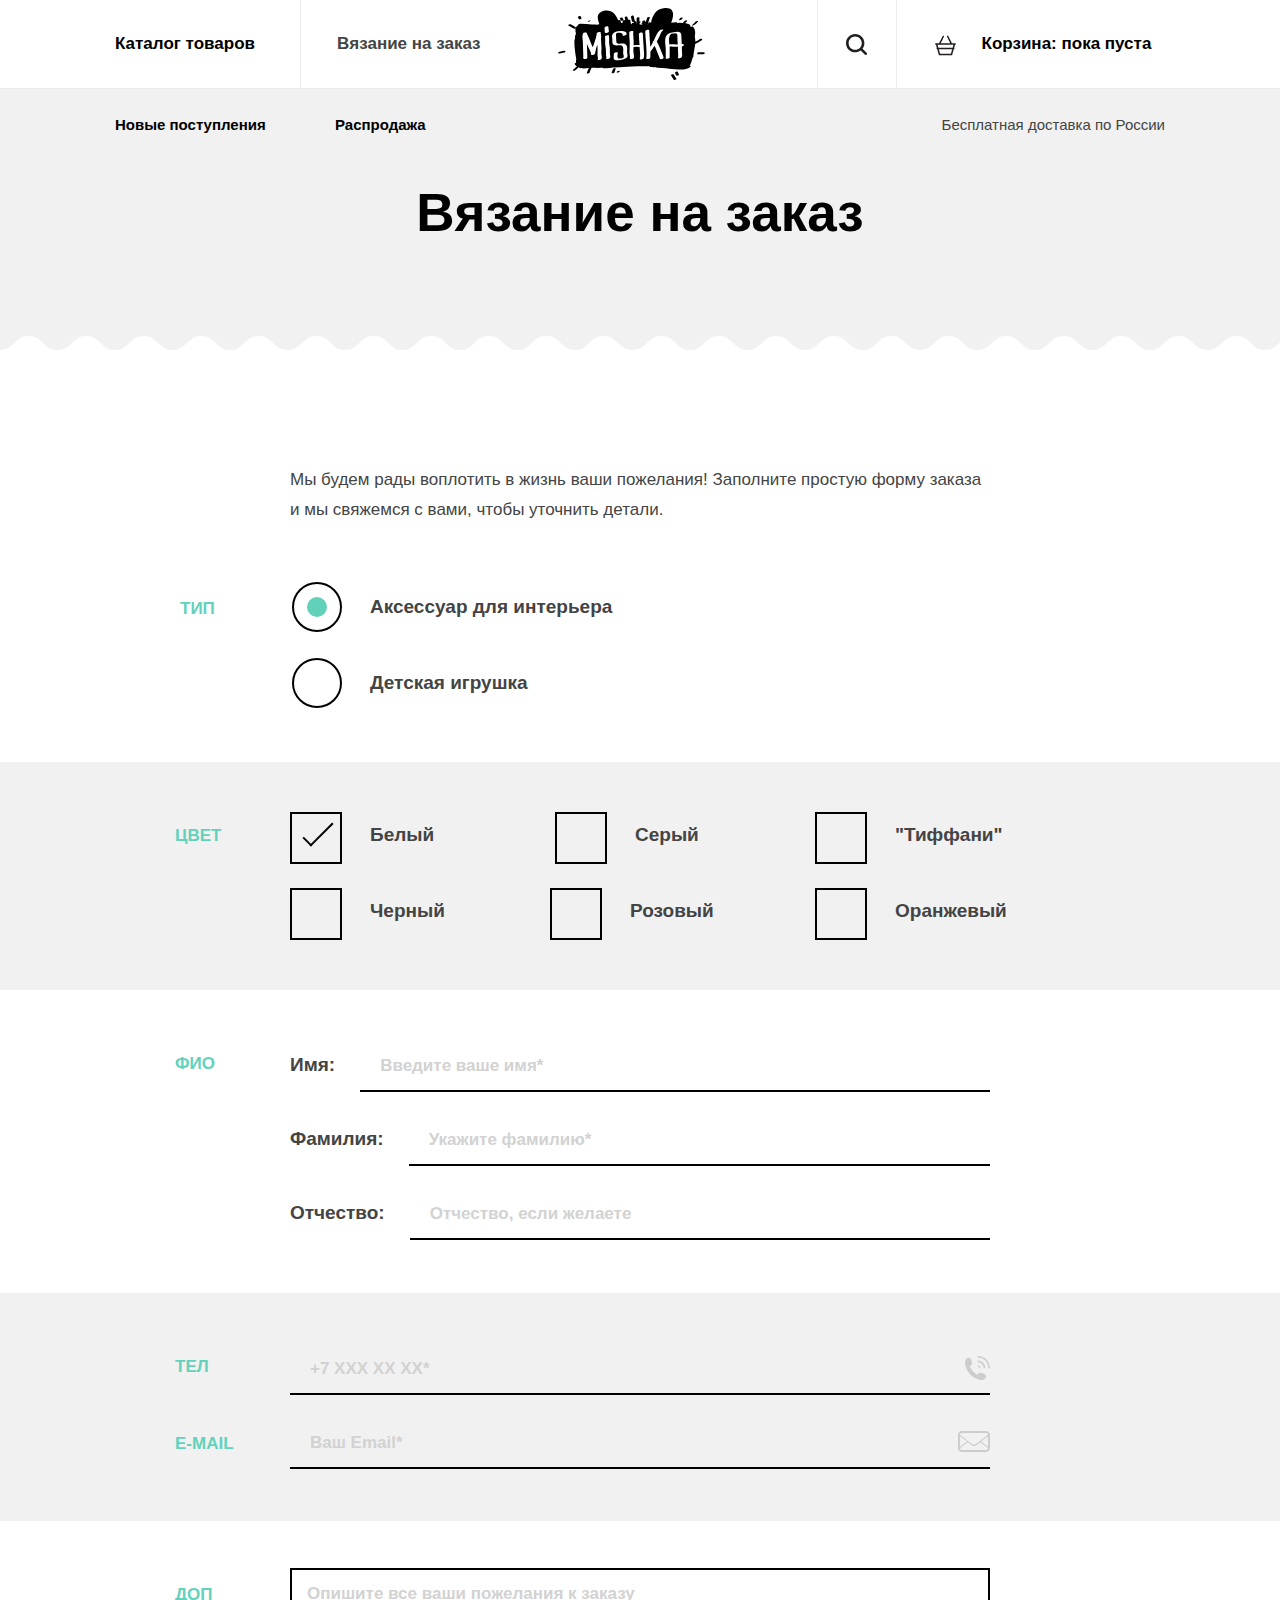
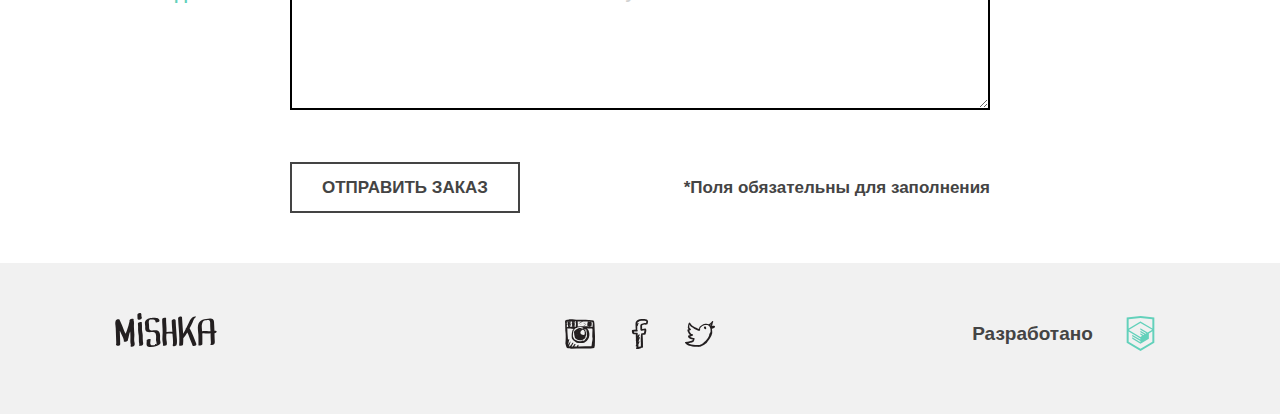
==== commit 858ff4b1: "Закончил форму заказа" ====
--- a/form.html
+++ b/form.html
@@ -66,6 +66,9 @@
             <symbol id="cart-icon" viewBox="0 0 20.29 18.85">
                 <path d="M19.54,7.23H16.39L13,.41a.75.75,0,1,0-1.34.67l3.07,6.14H5.58L8.65,1.09A.75.75,0,1,0,7.31.41L3.9,7.23H.75a.75.75,0,1,0,0,1.5H.91l.85,3a.73.73,0,0,0,.38,1.33L3.8,18.85H16.5l1.66-5.79a.74.74,0,0,0,.7-.74.74.74,0,0,0-.32-.6l.85-3h.16a.75.75,0,0,0,0-1.5ZM15.36,17.35H4.93L3.71,13.06H16.59ZM17,11.56H3.28L2.47,8.73H17.83Z"/>
             </symbol>
+			<!-- <symbol id="mail-icon" viewBox="0 0 32 32">
+				<path d="M28,5H4C1.791,5,0,6.792,0,9v13c0,2.209,1.791,4,4,4h24c2.209,0,4-1.791,4-4V9 C32,6.792,30.209,5,28,5z M2,10.25l6.999,5.25L2,20.75V10.25z M30,22c0,1.104-0.898,2-2,2H4c-1.103,0-2-0.896-2-2l7.832-5.875 l4.368,3.277c0.533,0.397,1.166,0.6,1.8,0.6c0.633,0,1.266-0.201,1.799-0.6l4.369-3.277L30,22L30,22z M30,20.75l-7-5.25l7-5.25 V20.75z M17.199,18.602c-0.35,0.263-0.763,0.4-1.199,0.4s-0.851-0.139-1.2-0.4L10.665,15.5l-0.833-0.625L2,9.001V9 c0-1.103,0.897-2,2-2h24c1.102,0,2,0.897,2,2L17.199,18.602z"/>
+			</symbol> -->
         </svg>
 	</div>
     <header class="main-header" id= "header">
@@ -144,7 +147,7 @@
                 <ul class="order-form__main">
                     <li class="order-form__field">
                         <div class="order-form__inner order-form__inner--type inner">
-                            <h3 class="order-form__title">Тип</h3>
+                            <h3 class="order-form__title order-form__title--type">Тип</h3>
                             <ul class="order-form__list order-form__list--type">
                                 <li class="order-form__item order-form__item--type">
                                     <input type="radio" name="type" id="type__access" value="access" class="visually-hidden order-form__input order-form__input--radio" checked>
@@ -159,69 +162,69 @@
                     </li>
                     <li class="order-form__field">
                         <div class="order-form__inner order-form__inner--color inner">
-                            <h3 class="order-form__title">Цвет</h3>
+                            <h3 class="order-form__title order-form__title--color">Цвет</h3>
                             <ul class="order-form__list order-form__list--color">
-                                <li class="order-form__item">
-                                    <input type="checkbox" name="color" id="color__white" value="white" class="order-form__input" checked>
-                                    <label for="color__white" class="order-form__label">Белый</label>
-                                </li>
-                                <li class="order-form__item">
-                                    <input type="checkbox" name="color" id="color__grey" value="grey" class="order-form__input">
-                                    <label for="color__grey" class="order-form__label">Серый</label>
-                                </li>
-                                <li class="order-form__item">
-                                    <input type="checkbox" name="color" id="color__tiffany" value="tiffany" class="order-form__input">
-                                    <label for="color__tiffany" class="order-form__label">"Тиффани"</label>
-                                </li>
-                                <li class="order-form__item">
-                                    <input type="checkbox" name="color" id="color__black" value="black" class="order-form__input">
-                                    <label for="color__black" class="order-form__label">Черный</label>
-                                </li>
-                                <li class="order-form__item">
-                                    <input type="checkbox" name="color" id="color__pink" value="pink" class="order-form__input">
-                                    <label for="color__pink" class="order-form__label">Розовый</label>
-                                </li>
-                                <li class="order-form__item">
-                                    <input type="checkbox" name="color" id="color__orange" value="orange" class="order-form__input">
-                                    <label for="color__orange" class="order-form__label">Оранжевый</label>
+                                <li class="order-form__item order-form__item--color">
+                                    <input type="checkbox" name="color" id="color__white" value="white" class="visually-hidden order-form__input order-form__input--checkbox" checked>
+                                    <label for="color__white" class="order-form__label order-form__label-color">Белый</label>
+                                </li>
+                                <li class="order-form__item order-form__item--color">
+                                    <input type="checkbox" name="color" id="color__grey" value="grey" class="visually-hidden order-form__input order-form__input--checkbox">
+                                    <label for="color__grey" class="order-form__label order-form__label-color">Серый</label>
+                                </li>
+                                <li class="order-form__item order-form__item--color">
+                                    <input type="checkbox" name="color" id="color__tiffany" value="tiffany" class="visually-hidden order-form__input order-form__input--checkbox">
+                                    <label for="color__tiffany" class="order-form__label order-form__label-color">"Тиффани"</label>
+                                </li>
+                                <li class="order-form__item order-form__item--color">
+                                    <input type="checkbox" name="color" id="color__black" value="black" class="visually-hidden order-form__input order-form__input--checkbox">
+                                    <label for="color__black" class="order-form__label order-form__label-color">Черный</label>
+                                </li>
+                                <li class="order-form__item order-form__item--color">
+                                    <input type="checkbox" name="color" id="color__pink" value="pink" class="visually-hidden order-form__input order-form__input--checkbox">
+                                    <label for="color__pink" class="order-form__label order-form__label-color">Розовый</label>
+                                </li>
+                                <li class="order-form__item order-form__item--color">
+                                    <input type="checkbox" name="color" id="color__orange" value="orange" class="visually-hidden order-form__input order-form__input--checkbox">
+                                    <label for="color__orange" class="order-form__label order-form__label-color">Оранжевый</label>
                                 </li>
                             </ul>
                         </div>
                     </li>
                     <li class="order-form__field">
                         <div class="order-form__inner order-form__inner--name inner">
-                            <h3 class="order-form__title">ФИО</h3>
+                            <h3 class="order-form__title order-form__title--name">ФИО</h3>
                             <ul class="order-form__list order-form__list--name">
-                                <li class="order-form__item">
-                                    <input type="text" class="order-form__input" id="name__firstname" placeholder="Введите ваше имя*" required>
-                                    <label for="" class="order-form__label">Имя</label>
-                                </li>
-                                <li class="order-form__item">
-                                    <input type="text" class="order-form__input" id="name__lastname" placeholder="Укажите фамилию*" required>
-                                    <label for="" class="order-form__label">Фамилия</label>
-                                </li>
-                                <li class="order-form__item">
-                                    <input type="text" class="order-form__input" id="name__surname" placeholder="Отчество, если желаете">
-                                    <label for="" class="order-form__label">Отчество</label>
+                                <li class="order-form__item order-form__item--name">
+									<label for="" class="order-form__label order-form__label-name">Имя:</label>
+                                    <input type="text" class="order-form__input order-form__input--name id="name__firstname" placeholder="Введите ваше имя*" required>
+                                </li>
+                                <li class="order-form__item order-form__item--name">
+									<label for="" class="order-form__label order-form__label-name">Фамилия:</label>
+                                    <input type="text" class="order-form__input order-form__input--name id="name__lastname" placeholder="Укажите фамилию*" required>
+                                </li>
+                                <li class="order-form__item order-form__item--name">
+									<label for="" class="order-form__label order-form__label-name">Отчество:</label>
+                                    <input type="text" class="order-form__input order-form__input--name id="name__surname" placeholder="Отчество, если желаете">
                                 </li>
                             </ul>
                         </div>
                     </li>
                     <li class="order-form__field">
                         <div class="order-form__inner order-form__inner--tel inner">
-                            <h3 class="order-form__title">Тел</h3>
+                            <h3 class="order-form__title order-form__title--tel">Тел</h3>
                             <ul class="order-form__list order-form__list--tel">
                                 <li class="order-form__item">
-                                    <input type="tel" class="order-form__input" id="tel" placeholder="+7 XXX XX XX*" required>
+                                    <input type="tel" class="order-form__input order-form__input--tel" id="tel" placeholder="+7 XXX XX XX*" required>
                                     <label for="tel" class="order-form__label"></label>
                                 </li>
                             </ul>
                         </div>
 						<div class="order-form__inner order-form__inner--email inner">
-							<h3 class="order-form__title">E-MAIL</h3>
+							<h3 class="order-form__title order-form__title--email">E-MAIL</h3>
                             <ul class="order-form__list order-form__list--email">
                                 <li class="order-form__item">
-                                    <input type="mail" class="order-form__input" id="email" placeholder="Ваш Email*" required>
+                                    <input type="mail" class="order-form__input order-form__input--email" id="email" placeholder="Ваш Email*" required>
                                     <label for="email" class="order-form__label"></label>
                                 </li>
                             </ul>
@@ -240,10 +243,10 @@
                     </li> -->
                     <li class="order-form__field">
                         <div class="order-form__inner order-form__inner--additional inner">
-                            <h3 class="order-form__title">Доп</h3>
+                            <h3 class="order-form__title order-form__title--additional">Доп</h3>
                             <ul class="order-form__list order-form__list--additional">
                                 <li class="order-form__item">
-                                    <textarea id="additional-text" name="additional" class="order-form__input" placeholder="Опишите все ваши пожелания к заказу"></textarea>
+                                    <textarea id="additional-text" name="additional" class="order-form__input order-form__input--additional" placeholder="Опишите все ваши пожелания к заказу"></textarea>
                                     
                                 </li>
                             </ul>
@@ -251,8 +254,10 @@
                     </li>
                 </ul>
                 <div class="order-form__submit">
-                    <button class="order-form__button order-button button">Отправить заказ</button>
-                    <span class="order-form__comment">*Поля обязательны для заполнения</span>
+					<div class="order-form__submit-inner inner">
+						<span class="order-form__comment">*Поля обязательны для заполнения</span>
+						<button class="order-form__button order-button button">Отправить заказ</button>
+					</div>	
                 </div>
             </form>    
         </section>
--- a/css/style.min.css
+++ b/css/style.min.css
@@ -1 +1 @@
-@charset "UTF-8";@font-face{font-family:'Open Sans';src:url(OpenSans-Bold.woff2) format("woff2"),url(OpenSans-Bold.woff) format("woff");font-weight:700;font-style:normal}@font-face{font-family:'Open Sans';src:url(OpenSans-Regular.woff2) format("woff2"),url(OpenSans-Regular.woff) format("woff");font-weight:400;font-style:normal}*,::after,::before{-webkit-box-sizing:border-box;box-sizing:border-box}html{font-family:sans-serif;line-height:1.15;-webkit-text-size-adjust:100%;-ms-text-size-adjust:100%;-ms-overflow-style:scrollbar;-webkit-tap-highlight-color:transparent}@-ms-viewport{width:device-width}article,aside,dialog,figcaption,figure,footer,header,hgroup,main,nav,section{display:block}body{margin:0;font-family:-apple-system,BlinkMacSystemFont,"Segoe UI",Roboto,"Helvetica Neue",Arial,sans-serif,"Apple Color Emoji","Segoe UI Emoji","Segoe UI Symbol";font-size:1rem;font-weight:400;line-height:1.5;color:#212529;text-align:left;background-color:#fff}[tabindex="-1"]:focus{outline:0!important}hr{-webkit-box-sizing:content-box;box-sizing:content-box;height:0;overflow:visible}h1,h2,h3,h4,h5,h6{margin-top:0;margin-bottom:.5rem}p{margin-top:0;margin-bottom:1rem}abbr[data-original-title],abbr[title]{text-decoration:underline;-webkit-text-decoration:underline dotted;text-decoration:underline dotted;cursor:help;border-bottom:0}address{margin-bottom:1rem;font-style:normal;line-height:inherit}dl,ol,ul{margin-top:0;margin-bottom:1rem}ol ol,ol ul,ul ol,ul ul{margin-bottom:0}dt{font-weight:700}dd{margin-bottom:.5rem;margin-left:0}blockquote{margin:0 0 1rem}dfn{font-style:italic}b,strong{font-weight:bolder}small{font-size:80%}sub,sup{position:relative;font-size:75%;line-height:0;vertical-align:baseline}sub{bottom:-.25em}sup{top:-.5em}a{color:#007bff;text-decoration:none;background-color:transparent;-webkit-text-decoration-skip:objects}a:hover{color:#0056b3;text-decoration:underline}a:not([href]):not([tabindex]){color:inherit;text-decoration:none}a:not([href]):not([tabindex]):focus,a:not([href]):not([tabindex]):hover{color:inherit;text-decoration:none}a:not([href]):not([tabindex]):focus{outline:0}code,kbd,pre,samp{font-family:monospace,monospace;font-size:1em}pre{margin-top:0;margin-bottom:1rem;overflow:auto;-ms-overflow-style:scrollbar}figure{margin:0 0 1rem}img{vertical-align:middle;border-style:none}svg:not(:root){overflow:hidden}table{border-collapse:collapse}caption{padding-top:.75rem;padding-bottom:.75rem;color:#6c757d;text-align:left;caption-side:bottom}th{text-align:inherit}label{display:inline-block;margin-bottom:.5rem}button{border-radius:0}button:focus{outline:1px dotted;outline:5px auto -webkit-focus-ring-color}button,input,optgroup,select,textarea{margin:0;font-family:inherit;font-size:inherit;line-height:inherit}button,input{overflow:visible}button,select{text-transform:none}[type=reset],[type=submit],button,html [type=button]{-webkit-appearance:button}[type=button]::-moz-focus-inner,[type=reset]::-moz-focus-inner,[type=submit]::-moz-focus-inner,button::-moz-focus-inner{padding:0;border-style:none}input[type=checkbox],input[type=radio]{-webkit-box-sizing:border-box;box-sizing:border-box;padding:0}input[type=date],input[type=datetime-local],input[type=month],input[type=time]{-webkit-appearance:listbox}textarea{overflow:auto;resize:vertical}fieldset{min-width:0;padding:0;margin:0;border:0}legend{display:block;width:100%;max-width:100%;padding:0;margin-bottom:.5rem;font-size:1.5rem;line-height:inherit;color:inherit;white-space:normal}progress{vertical-align:baseline}[type=number]::-webkit-inner-spin-button,[type=number]::-webkit-outer-spin-button{height:auto}[type=search]{outline-offset:-2px;-webkit-appearance:none}[type=search]::-webkit-search-cancel-button,[type=search]::-webkit-search-decoration{-webkit-appearance:none}::-webkit-file-upload-button{font:inherit;-webkit-appearance:button}output{display:inline-block}summary{display:list-item;cursor:pointer}template{display:none}[hidden]{display:none!important}@-ms-viewport{width:device-width}html{-webkit-box-sizing:border-box;box-sizing:border-box;-ms-overflow-style:scrollbar}*,::after,::before{-webkit-box-sizing:inherit;box-sizing:inherit}.container{width:100%;padding-right:15px;padding-left:15px;margin-right:auto;margin-left:auto;max-width:290px}@media (min-width:576px){.container{max-width:540px}}@media (min-width:768px){.container{max-width:698px}}@media (min-width:992px){.container{max-width:960px}}@media (min-width:1200px){.container{max-width:1080px}}.container-fluid{width:100%;padding-right:15px;padding-left:15px;margin-right:auto;margin-left:auto}.row{display:-webkit-box;display:-webkit-flex;display:-ms-flexbox;display:flex;-webkit-flex-wrap:wrap;-ms-flex-wrap:wrap;flex-wrap:wrap;margin-right:-15px;margin-left:-15px}.no-gutters{margin-right:0;margin-left:0}.no-gutters>.col,.no-gutters>[class*=col-]{padding-right:0;padding-left:0}.col,.col-1,.col-10,.col-11,.col-12,.col-2,.col-3,.col-4,.col-5,.col-6,.col-7,.col-8,.col-9,.col-auto,.col-lg,.col-lg-1,.col-lg-10,.col-lg-11,.col-lg-12,.col-lg-2,.col-lg-3,.col-lg-4,.col-lg-5,.col-lg-6,.col-lg-7,.col-lg-8,.col-lg-9,.col-lg-auto,.col-md,.col-md-1,.col-md-10,.col-md-11,.col-md-12,.col-md-2,.col-md-3,.col-md-4,.col-md-5,.col-md-6,.col-md-7,.col-md-8,.col-md-9,.col-md-auto,.col-sm,.col-sm-1,.col-sm-10,.col-sm-11,.col-sm-12,.col-sm-2,.col-sm-3,.col-sm-4,.col-sm-5,.col-sm-6,.col-sm-7,.col-sm-8,.col-sm-9,.col-sm-auto,.col-xl,.col-xl-1,.col-xl-10,.col-xl-11,.col-xl-12,.col-xl-2,.col-xl-3,.col-xl-4,.col-xl-5,.col-xl-6,.col-xl-7,.col-xl-8,.col-xl-9,.col-xl-auto{position:relative;width:100%;min-height:1px;padding-right:15px;padding-left:15px}.col{-webkit-flex-basis:0;-ms-flex-preferred-size:0;flex-basis:0;-webkit-box-flex:1;-webkit-flex-grow:1;-ms-flex-positive:1;flex-grow:1;max-width:100%}.col-auto{-webkit-box-flex:0;-webkit-flex:0 0 auto;-ms-flex:0 0 auto;flex:0 0 auto;width:auto;max-width:none}.col-1{-webkit-box-flex:0;-webkit-flex:0 0 8.33333%;-ms-flex:0 0 8.33333%;flex:0 0 8.33333%;max-width:8.33333%}.col-2{-webkit-box-flex:0;-webkit-flex:0 0 16.66667%;-ms-flex:0 0 16.66667%;flex:0 0 16.66667%;max-width:16.66667%}.col-3{-webkit-box-flex:0;-webkit-flex:0 0 25%;-ms-flex:0 0 25%;flex:0 0 25%;max-width:25%}.col-4{-webkit-box-flex:0;-webkit-flex:0 0 33.33333%;-ms-flex:0 0 33.33333%;flex:0 0 33.33333%;max-width:33.33333%}.col-5{-webkit-box-flex:0;-webkit-flex:0 0 41.66667%;-ms-flex:0 0 41.66667%;flex:0 0 41.66667%;max-width:41.66667%}.col-6{-webkit-box-flex:0;-webkit-flex:0 0 50%;-ms-flex:0 0 50%;flex:0 0 50%;max-width:50%}.col-7{-webkit-box-flex:0;-webkit-flex:0 0 58.33333%;-ms-flex:0 0 58.33333%;flex:0 0 58.33333%;max-width:58.33333%}.col-8{-webkit-box-flex:0;-webkit-flex:0 0 66.66667%;-ms-flex:0 0 66.66667%;flex:0 0 66.66667%;max-width:66.66667%}.col-9{-webkit-box-flex:0;-webkit-flex:0 0 75%;-ms-flex:0 0 75%;flex:0 0 75%;max-width:75%}.col-10{-webkit-box-flex:0;-webkit-flex:0 0 83.33333%;-ms-flex:0 0 83.33333%;flex:0 0 83.33333%;max-width:83.33333%}.col-11{-webkit-box-flex:0;-webkit-flex:0 0 91.66667%;-ms-flex:0 0 91.66667%;flex:0 0 91.66667%;max-width:91.66667%}.col-12{-webkit-box-flex:0;-webkit-flex:0 0 100%;-ms-flex:0 0 100%;flex:0 0 100%;max-width:100%}.order-first{-webkit-box-ordinal-group:0;-webkit-order:-1;-ms-flex-order:-1;order:-1}.order-last{-webkit-box-ordinal-group:14;-webkit-order:13;-ms-flex-order:13;order:13}.order-0{-webkit-box-ordinal-group:1;-webkit-order:0;-ms-flex-order:0;order:0}.order-1{-webkit-box-ordinal-group:2;-webkit-order:1;-ms-flex-order:1;order:1}.order-2{-webkit-box-ordinal-group:3;-webkit-order:2;-ms-flex-order:2;order:2}.order-3{-webkit-box-ordinal-group:4;-webkit-order:3;-ms-flex-order:3;order:3}.order-4{-webkit-box-ordinal-group:5;-webkit-order:4;-ms-flex-order:4;order:4}.order-5{-webkit-box-ordinal-group:6;-webkit-order:5;-ms-flex-order:5;order:5}.order-6{-webkit-box-ordinal-group:7;-webkit-order:6;-ms-flex-order:6;order:6}.order-7{-webkit-box-ordinal-group:8;-webkit-order:7;-ms-flex-order:7;order:7}.order-8{-webkit-box-ordinal-group:9;-webkit-order:8;-ms-flex-order:8;order:8}.order-9{-webkit-box-ordinal-group:10;-webkit-order:9;-ms-flex-order:9;order:9}.order-10{-webkit-box-ordinal-group:11;-webkit-order:10;-ms-flex-order:10;order:10}.order-11{-webkit-box-ordinal-group:12;-webkit-order:11;-ms-flex-order:11;order:11}.order-12{-webkit-box-ordinal-group:13;-webkit-order:12;-ms-flex-order:12;order:12}.offset-1{margin-left:8.33333%}.offset-2{margin-left:16.66667%}.offset-3{margin-left:25%}.offset-4{margin-left:33.33333%}.offset-5{margin-left:41.66667%}.offset-6{margin-left:50%}.offset-7{margin-left:58.33333%}.offset-8{margin-left:66.66667%}.offset-9{margin-left:75%}.offset-10{margin-left:83.33333%}.offset-11{margin-left:91.66667%}@media (min-width:576px){.col-sm{-webkit-flex-basis:0;-ms-flex-preferred-size:0;flex-basis:0;-webkit-box-flex:1;-webkit-flex-grow:1;-ms-flex-positive:1;flex-grow:1;max-width:100%}.col-sm-auto{-webkit-box-flex:0;-webkit-flex:0 0 auto;-ms-flex:0 0 auto;flex:0 0 auto;width:auto;max-width:none}.col-sm-1{-webkit-box-flex:0;-webkit-flex:0 0 8.33333%;-ms-flex:0 0 8.33333%;flex:0 0 8.33333%;max-width:8.33333%}.col-sm-2{-webkit-box-flex:0;-webkit-flex:0 0 16.66667%;-ms-flex:0 0 16.66667%;flex:0 0 16.66667%;max-width:16.66667%}.col-sm-3{-webkit-box-flex:0;-webkit-flex:0 0 25%;-ms-flex:0 0 25%;flex:0 0 25%;max-width:25%}.col-sm-4{-webkit-box-flex:0;-webkit-flex:0 0 33.33333%;-ms-flex:0 0 33.33333%;flex:0 0 33.33333%;max-width:33.33333%}.col-sm-5{-webkit-box-flex:0;-webkit-flex:0 0 41.66667%;-ms-flex:0 0 41.66667%;flex:0 0 41.66667%;max-width:41.66667%}.col-sm-6{-webkit-box-flex:0;-webkit-flex:0 0 50%;-ms-flex:0 0 50%;flex:0 0 50%;max-width:50%}.col-sm-7{-webkit-box-flex:0;-webkit-flex:0 0 58.33333%;-ms-flex:0 0 58.33333%;flex:0 0 58.33333%;max-width:58.33333%}.col-sm-8{-webkit-box-flex:0;-webkit-flex:0 0 66.66667%;-ms-flex:0 0 66.66667%;flex:0 0 66.66667%;max-width:66.66667%}.col-sm-9{-webkit-box-flex:0;-webkit-flex:0 0 75%;-ms-flex:0 0 75%;flex:0 0 75%;max-width:75%}.col-sm-10{-webkit-box-flex:0;-webkit-flex:0 0 83.33333%;-ms-flex:0 0 83.33333%;flex:0 0 83.33333%;max-width:83.33333%}.col-sm-11{-webkit-box-flex:0;-webkit-flex:0 0 91.66667%;-ms-flex:0 0 91.66667%;flex:0 0 91.66667%;max-width:91.66667%}.col-sm-12{-webkit-box-flex:0;-webkit-flex:0 0 100%;-ms-flex:0 0 100%;flex:0 0 100%;max-width:100%}.order-sm-first{-webkit-box-ordinal-group:0;-webkit-order:-1;-ms-flex-order:-1;order:-1}.order-sm-last{-webkit-box-ordinal-group:14;-webkit-order:13;-ms-flex-order:13;order:13}.order-sm-0{-webkit-box-ordinal-group:1;-webkit-order:0;-ms-flex-order:0;order:0}.order-sm-1{-webkit-box-ordinal-group:2;-webkit-order:1;-ms-flex-order:1;order:1}.order-sm-2{-webkit-box-ordinal-group:3;-webkit-order:2;-ms-flex-order:2;order:2}.order-sm-3{-webkit-box-ordinal-group:4;-webkit-order:3;-ms-flex-order:3;order:3}.order-sm-4{-webkit-box-ordinal-group:5;-webkit-order:4;-ms-flex-order:4;order:4}.order-sm-5{-webkit-box-ordinal-group:6;-webkit-order:5;-ms-flex-order:5;order:5}.order-sm-6{-webkit-box-ordinal-group:7;-webkit-order:6;-ms-flex-order:6;order:6}.order-sm-7{-webkit-box-ordinal-group:8;-webkit-order:7;-ms-flex-order:7;order:7}.order-sm-8{-webkit-box-ordinal-group:9;-webkit-order:8;-ms-flex-order:8;order:8}.order-sm-9{-webkit-box-ordinal-group:10;-webkit-order:9;-ms-flex-order:9;order:9}.order-sm-10{-webkit-box-ordinal-group:11;-webkit-order:10;-ms-flex-order:10;order:10}.order-sm-11{-webkit-box-ordinal-group:12;-webkit-order:11;-ms-flex-order:11;order:11}.order-sm-12{-webkit-box-ordinal-group:13;-webkit-order:12;-ms-flex-order:12;order:12}.offset-sm-0{margin-left:0}.offset-sm-1{margin-left:8.33333%}.offset-sm-2{margin-left:16.66667%}.offset-sm-3{margin-left:25%}.offset-sm-4{margin-left:33.33333%}.offset-sm-5{margin-left:41.66667%}.offset-sm-6{margin-left:50%}.offset-sm-7{margin-left:58.33333%}.offset-sm-8{margin-left:66.66667%}.offset-sm-9{margin-left:75%}.offset-sm-10{margin-left:83.33333%}.offset-sm-11{margin-left:91.66667%}}@media (min-width:768px){.col-md{-webkit-flex-basis:0;-ms-flex-preferred-size:0;flex-basis:0;-webkit-box-flex:1;-webkit-flex-grow:1;-ms-flex-positive:1;flex-grow:1;max-width:100%}.col-md-auto{-webkit-box-flex:0;-webkit-flex:0 0 auto;-ms-flex:0 0 auto;flex:0 0 auto;width:auto;max-width:none}.col-md-1{-webkit-box-flex:0;-webkit-flex:0 0 8.33333%;-ms-flex:0 0 8.33333%;flex:0 0 8.33333%;max-width:8.33333%}.col-md-2{-webkit-box-flex:0;-webkit-flex:0 0 16.66667%;-ms-flex:0 0 16.66667%;flex:0 0 16.66667%;max-width:16.66667%}.col-md-3{-webkit-box-flex:0;-webkit-flex:0 0 25%;-ms-flex:0 0 25%;flex:0 0 25%;max-width:25%}.col-md-4{-webkit-box-flex:0;-webkit-flex:0 0 33.33333%;-ms-flex:0 0 33.33333%;flex:0 0 33.33333%;max-width:33.33333%}.col-md-5{-webkit-box-flex:0;-webkit-flex:0 0 41.66667%;-ms-flex:0 0 41.66667%;flex:0 0 41.66667%;max-width:41.66667%}.col-md-6{-webkit-box-flex:0;-webkit-flex:0 0 50%;-ms-flex:0 0 50%;flex:0 0 50%;max-width:50%}.col-md-7{-webkit-box-flex:0;-webkit-flex:0 0 58.33333%;-ms-flex:0 0 58.33333%;flex:0 0 58.33333%;max-width:58.33333%}.col-md-8{-webkit-box-flex:0;-webkit-flex:0 0 66.66667%;-ms-flex:0 0 66.66667%;flex:0 0 66.66667%;max-width:66.66667%}.col-md-9{-webkit-box-flex:0;-webkit-flex:0 0 75%;-ms-flex:0 0 75%;flex:0 0 75%;max-width:75%}.col-md-10{-webkit-box-flex:0;-webkit-flex:0 0 83.33333%;-ms-flex:0 0 83.33333%;flex:0 0 83.33333%;max-width:83.33333%}.col-md-11{-webkit-box-flex:0;-webkit-flex:0 0 91.66667%;-ms-flex:0 0 91.66667%;flex:0 0 91.66667%;max-width:91.66667%}.col-md-12{-webkit-box-flex:0;-webkit-flex:0 0 100%;-ms-flex:0 0 100%;flex:0 0 100%;max-width:100%}.order-md-first{-webkit-box-ordinal-group:0;-webkit-order:-1;-ms-flex-order:-1;order:-1}.order-md-last{-webkit-box-ordinal-group:14;-webkit-order:13;-ms-flex-order:13;order:13}.order-md-0{-webkit-box-ordinal-group:1;-webkit-order:0;-ms-flex-order:0;order:0}.order-md-1{-webkit-box-ordinal-group:2;-webkit-order:1;-ms-flex-order:1;order:1}.order-md-2{-webkit-box-ordinal-group:3;-webkit-order:2;-ms-flex-order:2;order:2}.order-md-3{-webkit-box-ordinal-group:4;-webkit-order:3;-ms-flex-order:3;order:3}.order-md-4{-webkit-box-ordinal-group:5;-webkit-order:4;-ms-flex-order:4;order:4}.order-md-5{-webkit-box-ordinal-group:6;-webkit-order:5;-ms-flex-order:5;order:5}.order-md-6{-webkit-box-ordinal-group:7;-webkit-order:6;-ms-flex-order:6;order:6}.order-md-7{-webkit-box-ordinal-group:8;-webkit-order:7;-ms-flex-order:7;order:7}.order-md-8{-webkit-box-ordinal-group:9;-webkit-order:8;-ms-flex-order:8;order:8}.order-md-9{-webkit-box-ordinal-group:10;-webkit-order:9;-ms-flex-order:9;order:9}.order-md-10{-webkit-box-ordinal-group:11;-webkit-order:10;-ms-flex-order:10;order:10}.order-md-11{-webkit-box-ordinal-group:12;-webkit-order:11;-ms-flex-order:11;order:11}.order-md-12{-webkit-box-ordinal-group:13;-webkit-order:12;-ms-flex-order:12;order:12}.offset-md-0{margin-left:0}.offset-md-1{margin-left:8.33333%}.offset-md-2{margin-left:16.66667%}.offset-md-3{margin-left:25%}.offset-md-4{margin-left:33.33333%}.offset-md-5{margin-left:41.66667%}.offset-md-6{margin-left:50%}.offset-md-7{margin-left:58.33333%}.offset-md-8{margin-left:66.66667%}.offset-md-9{margin-left:75%}.offset-md-10{margin-left:83.33333%}.offset-md-11{margin-left:91.66667%}}@media (min-width:992px){.col-lg{-webkit-flex-basis:0;-ms-flex-preferred-size:0;flex-basis:0;-webkit-box-flex:1;-webkit-flex-grow:1;-ms-flex-positive:1;flex-grow:1;max-width:100%}.col-lg-auto{-webkit-box-flex:0;-webkit-flex:0 0 auto;-ms-flex:0 0 auto;flex:0 0 auto;width:auto;max-width:none}.col-lg-1{-webkit-box-flex:0;-webkit-flex:0 0 8.33333%;-ms-flex:0 0 8.33333%;flex:0 0 8.33333%;max-width:8.33333%}.col-lg-2{-webkit-box-flex:0;-webkit-flex:0 0 16.66667%;-ms-flex:0 0 16.66667%;flex:0 0 16.66667%;max-width:16.66667%}.col-lg-3{-webkit-box-flex:0;-webkit-flex:0 0 25%;-ms-flex:0 0 25%;flex:0 0 25%;max-width:25%}.col-lg-4{-webkit-box-flex:0;-webkit-flex:0 0 33.33333%;-ms-flex:0 0 33.33333%;flex:0 0 33.33333%;max-width:33.33333%}.col-lg-5{-webkit-box-flex:0;-webkit-flex:0 0 41.66667%;-ms-flex:0 0 41.66667%;flex:0 0 41.66667%;max-width:41.66667%}.col-lg-6{-webkit-box-flex:0;-webkit-flex:0 0 50%;-ms-flex:0 0 50%;flex:0 0 50%;max-width:50%}.col-lg-7{-webkit-box-flex:0;-webkit-flex:0 0 58.33333%;-ms-flex:0 0 58.33333%;flex:0 0 58.33333%;max-width:58.33333%}.col-lg-8{-webkit-box-flex:0;-webkit-flex:0 0 66.66667%;-ms-flex:0 0 66.66667%;flex:0 0 66.66667%;max-width:66.66667%}.col-lg-9{-webkit-box-flex:0;-webkit-flex:0 0 75%;-ms-flex:0 0 75%;flex:0 0 75%;max-width:75%}.col-lg-10{-webkit-box-flex:0;-webkit-flex:0 0 83.33333%;-ms-flex:0 0 83.33333%;flex:0 0 83.33333%;max-width:83.33333%}.col-lg-11{-webkit-box-flex:0;-webkit-flex:0 0 91.66667%;-ms-flex:0 0 91.66667%;flex:0 0 91.66667%;max-width:91.66667%}.col-lg-12{-webkit-box-flex:0;-webkit-flex:0 0 100%;-ms-flex:0 0 100%;flex:0 0 100%;max-width:100%}.order-lg-first{-webkit-box-ordinal-group:0;-webkit-order:-1;-ms-flex-order:-1;order:-1}.order-lg-last{-webkit-box-ordinal-group:14;-webkit-order:13;-ms-flex-order:13;order:13}.order-lg-0{-webkit-box-ordinal-group:1;-webkit-order:0;-ms-flex-order:0;order:0}.order-lg-1{-webkit-box-ordinal-group:2;-webkit-order:1;-ms-flex-order:1;order:1}.order-lg-2{-webkit-box-ordinal-group:3;-webkit-order:2;-ms-flex-order:2;order:2}.order-lg-3{-webkit-box-ordinal-group:4;-webkit-order:3;-ms-flex-order:3;order:3}.order-lg-4{-webkit-box-ordinal-group:5;-webkit-order:4;-ms-flex-order:4;order:4}.order-lg-5{-webkit-box-ordinal-group:6;-webkit-order:5;-ms-flex-order:5;order:5}.order-lg-6{-webkit-box-ordinal-group:7;-webkit-order:6;-ms-flex-order:6;order:6}.order-lg-7{-webkit-box-ordinal-group:8;-webkit-order:7;-ms-flex-order:7;order:7}.order-lg-8{-webkit-box-ordinal-group:9;-webkit-order:8;-ms-flex-order:8;order:8}.order-lg-9{-webkit-box-ordinal-group:10;-webkit-order:9;-ms-flex-order:9;order:9}.order-lg-10{-webkit-box-ordinal-group:11;-webkit-order:10;-ms-flex-order:10;order:10}.order-lg-11{-webkit-box-ordinal-group:12;-webkit-order:11;-ms-flex-order:11;order:11}.order-lg-12{-webkit-box-ordinal-group:13;-webkit-order:12;-ms-flex-order:12;order:12}.offset-lg-0{margin-left:0}.offset-lg-1{margin-left:8.33333%}.offset-lg-2{margin-left:16.66667%}.offset-lg-3{margin-left:25%}.offset-lg-4{margin-left:33.33333%}.offset-lg-5{margin-left:41.66667%}.offset-lg-6{margin-left:50%}.offset-lg-7{margin-left:58.33333%}.offset-lg-8{margin-left:66.66667%}.offset-lg-9{margin-left:75%}.offset-lg-10{margin-left:83.33333%}.offset-lg-11{margin-left:91.66667%}}@media (min-width:1200px){.col-xl{-webkit-flex-basis:0;-ms-flex-preferred-size:0;flex-basis:0;-webkit-box-flex:1;-webkit-flex-grow:1;-ms-flex-positive:1;flex-grow:1;max-width:100%}.col-xl-auto{-webkit-box-flex:0;-webkit-flex:0 0 auto;-ms-flex:0 0 auto;flex:0 0 auto;width:auto;max-width:none}.col-xl-1{-webkit-box-flex:0;-webkit-flex:0 0 8.33333%;-ms-flex:0 0 8.33333%;flex:0 0 8.33333%;max-width:8.33333%}.col-xl-2{-webkit-box-flex:0;-webkit-flex:0 0 16.66667%;-ms-flex:0 0 16.66667%;flex:0 0 16.66667%;max-width:16.66667%}.col-xl-3{-webkit-box-flex:0;-webkit-flex:0 0 25%;-ms-flex:0 0 25%;flex:0 0 25%;max-width:25%}.col-xl-4{-webkit-box-flex:0;-webkit-flex:0 0 33.33333%;-ms-flex:0 0 33.33333%;flex:0 0 33.33333%;max-width:33.33333%}.col-xl-5{-webkit-box-flex:0;-webkit-flex:0 0 41.66667%;-ms-flex:0 0 41.66667%;flex:0 0 41.66667%;max-width:41.66667%}.col-xl-6{-webkit-box-flex:0;-webkit-flex:0 0 50%;-ms-flex:0 0 50%;flex:0 0 50%;max-width:50%}.col-xl-7{-webkit-box-flex:0;-webkit-flex:0 0 58.33333%;-ms-flex:0 0 58.33333%;flex:0 0 58.33333%;max-width:58.33333%}.col-xl-8{-webkit-box-flex:0;-webkit-flex:0 0 66.66667%;-ms-flex:0 0 66.66667%;flex:0 0 66.66667%;max-width:66.66667%}.col-xl-9{-webkit-box-flex:0;-webkit-flex:0 0 75%;-ms-flex:0 0 75%;flex:0 0 75%;max-width:75%}.col-xl-10{-webkit-box-flex:0;-webkit-flex:0 0 83.33333%;-ms-flex:0 0 83.33333%;flex:0 0 83.33333%;max-width:83.33333%}.col-xl-11{-webkit-box-flex:0;-webkit-flex:0 0 91.66667%;-ms-flex:0 0 91.66667%;flex:0 0 91.66667%;max-width:91.66667%}.col-xl-12{-webkit-box-flex:0;-webkit-flex:0 0 100%;-ms-flex:0 0 100%;flex:0 0 100%;max-width:100%}.order-xl-first{-webkit-box-ordinal-group:0;-webkit-order:-1;-ms-flex-order:-1;order:-1}.order-xl-last{-webkit-box-ordinal-group:14;-webkit-order:13;-ms-flex-order:13;order:13}.order-xl-0{-webkit-box-ordinal-group:1;-webkit-order:0;-ms-flex-order:0;order:0}.order-xl-1{-webkit-box-ordinal-group:2;-webkit-order:1;-ms-flex-order:1;order:1}.order-xl-2{-webkit-box-ordinal-group:3;-webkit-order:2;-ms-flex-order:2;order:2}.order-xl-3{-webkit-box-ordinal-group:4;-webkit-order:3;-ms-flex-order:3;order:3}.order-xl-4{-webkit-box-ordinal-group:5;-webkit-order:4;-ms-flex-order:4;order:4}.order-xl-5{-webkit-box-ordinal-group:6;-webkit-order:5;-ms-flex-order:5;order:5}.order-xl-6{-webkit-box-ordinal-group:7;-webkit-order:6;-ms-flex-order:6;order:6}.order-xl-7{-webkit-box-ordinal-group:8;-webkit-order:7;-ms-flex-order:7;order:7}.order-xl-8{-webkit-box-ordinal-group:9;-webkit-order:8;-ms-flex-order:8;order:8}.order-xl-9{-webkit-box-ordinal-group:10;-webkit-order:9;-ms-flex-order:9;order:9}.order-xl-10{-webkit-box-ordinal-group:11;-webkit-order:10;-ms-flex-order:10;order:10}.order-xl-11{-webkit-box-ordinal-group:12;-webkit-order:11;-ms-flex-order:11;order:11}.order-xl-12{-webkit-box-ordinal-group:13;-webkit-order:12;-ms-flex-order:12;order:12}.offset-xl-0{margin-left:0}.offset-xl-1{margin-left:8.33333%}.offset-xl-2{margin-left:16.66667%}.offset-xl-3{margin-left:25%}.offset-xl-4{margin-left:33.33333%}.offset-xl-5{margin-left:41.66667%}.offset-xl-6{margin-left:50%}.offset-xl-7{margin-left:58.33333%}.offset-xl-8{margin-left:66.66667%}.offset-xl-9{margin-left:75%}.offset-xl-10{margin-left:83.33333%}.offset-xl-11{margin-left:91.66667%}}.d-none{display:none!important}.d-inline{display:inline!important}.d-inline-block{display:inline-block!important}.d-block{display:block!important}.d-table{display:table!important}.d-table-row{display:table-row!important}.d-table-cell{display:table-cell!important}.d-flex{display:-webkit-box!important;display:-webkit-flex!important;display:-ms-flexbox!important;display:flex!important}.d-inline-flex{display:-webkit-inline-box!important;display:-webkit-inline-flex!important;display:-ms-inline-flexbox!important;display:inline-flex!important}@media (min-width:576px){.d-sm-none{display:none!important}.d-sm-inline{display:inline!important}.d-sm-inline-block{display:inline-block!important}.d-sm-block{display:block!important}.d-sm-table{display:table!important}.d-sm-table-row{display:table-row!important}.d-sm-table-cell{display:table-cell!important}.d-sm-flex{display:-webkit-box!important;display:-webkit-flex!important;display:-ms-flexbox!important;display:flex!important}.d-sm-inline-flex{display:-webkit-inline-box!important;display:-webkit-inline-flex!important;display:-ms-inline-flexbox!important;display:inline-flex!important}}@media (min-width:768px){.d-md-none{display:none!important}.d-md-inline{display:inline!important}.d-md-inline-block{display:inline-block!important}.d-md-block{display:block!important}.d-md-table{display:table!important}.d-md-table-row{display:table-row!important}.d-md-table-cell{display:table-cell!important}.d-md-flex{display:-webkit-box!important;display:-webkit-flex!important;display:-ms-flexbox!important;display:flex!important}.d-md-inline-flex{display:-webkit-inline-box!important;display:-webkit-inline-flex!important;display:-ms-inline-flexbox!important;display:inline-flex!important}}@media (min-width:992px){.d-lg-none{display:none!important}.d-lg-inline{display:inline!important}.d-lg-inline-block{display:inline-block!important}.d-lg-block{display:block!important}.d-lg-table{display:table!important}.d-lg-table-row{display:table-row!important}.d-lg-table-cell{display:table-cell!important}.d-lg-flex{display:-webkit-box!important;display:-webkit-flex!important;display:-ms-flexbox!important;display:flex!important}.d-lg-inline-flex{display:-webkit-inline-box!important;display:-webkit-inline-flex!important;display:-ms-inline-flexbox!important;display:inline-flex!important}}@media (min-width:1200px){.d-xl-none{display:none!important}.d-xl-inline{display:inline!important}.d-xl-inline-block{display:inline-block!important}.d-xl-block{display:block!important}.d-xl-table{display:table!important}.d-xl-table-row{display:table-row!important}.d-xl-table-cell{display:table-cell!important}.d-xl-flex{display:-webkit-box!important;display:-webkit-flex!important;display:-ms-flexbox!important;display:flex!important}.d-xl-inline-flex{display:-webkit-inline-box!important;display:-webkit-inline-flex!important;display:-ms-inline-flexbox!important;display:inline-flex!important}}@media print{.d-print-none{display:none!important}.d-print-inline{display:inline!important}.d-print-inline-block{display:inline-block!important}.d-print-block{display:block!important}.d-print-table{display:table!important}.d-print-table-row{display:table-row!important}.d-print-table-cell{display:table-cell!important}.d-print-flex{display:-webkit-box!important;display:-webkit-flex!important;display:-ms-flexbox!important;display:flex!important}.d-print-inline-flex{display:-webkit-inline-box!important;display:-webkit-inline-flex!important;display:-ms-inline-flexbox!important;display:inline-flex!important}}.flex-row{-webkit-box-orient:horizontal!important;-webkit-box-direction:normal!important;-webkit-flex-direction:row!important;-ms-flex-direction:row!important;flex-direction:row!important}.flex-column{-webkit-box-orient:vertical!important;-webkit-box-direction:normal!important;-webkit-flex-direction:column!important;-ms-flex-direction:column!important;flex-direction:column!important}.flex-row-reverse{-webkit-box-orient:horizontal!important;-webkit-box-direction:reverse!important;-webkit-flex-direction:row-reverse!important;-ms-flex-direction:row-reverse!important;flex-direction:row-reverse!important}.flex-column-reverse{-webkit-box-orient:vertical!important;-webkit-box-direction:reverse!important;-webkit-flex-direction:column-reverse!important;-ms-flex-direction:column-reverse!important;flex-direction:column-reverse!important}.flex-wrap{-webkit-flex-wrap:wrap!important;-ms-flex-wrap:wrap!important;flex-wrap:wrap!important}.flex-nowrap{-webkit-flex-wrap:nowrap!important;-ms-flex-wrap:nowrap!important;flex-wrap:nowrap!important}.flex-wrap-reverse{-webkit-flex-wrap:wrap-reverse!important;-ms-flex-wrap:wrap-reverse!important;flex-wrap:wrap-reverse!important}.justify-content-start{-webkit-box-pack:start!important;-webkit-justify-content:flex-start!important;-ms-flex-pack:start!important;justify-content:flex-start!important}.justify-content-end{-webkit-box-pack:end!important;-webkit-justify-content:flex-end!important;-ms-flex-pack:end!important;justify-content:flex-end!important}.justify-content-center{-webkit-box-pack:center!important;-webkit-justify-content:center!important;-ms-flex-pack:center!important;justify-content:center!important}.justify-content-between{-webkit-box-pack:justify!important;-webkit-justify-content:space-between!important;-ms-flex-pack:justify!important;justify-content:space-between!important}.justify-content-around{-webkit-justify-content:space-around!important;-ms-flex-pack:distribute!important;justify-content:space-around!important}.align-items-start{-webkit-box-align:start!important;-webkit-align-items:flex-start!important;-ms-flex-align:start!important;align-items:flex-start!important}.align-items-end{-webkit-box-align:end!important;-webkit-align-items:flex-end!important;-ms-flex-align:end!important;align-items:flex-end!important}.align-items-center{-webkit-box-align:center!important;-webkit-align-items:center!important;-ms-flex-align:center!important;align-items:center!important}.align-items-baseline{-webkit-box-align:baseline!important;-webkit-align-items:baseline!important;-ms-flex-align:baseline!important;align-items:baseline!important}.align-items-stretch{-webkit-box-align:stretch!important;-webkit-align-items:stretch!important;-ms-flex-align:stretch!important;align-items:stretch!important}.align-content-start{-webkit-align-content:flex-start!important;-ms-flex-line-pack:start!important;align-content:flex-start!important}.align-content-end{-webkit-align-content:flex-end!important;-ms-flex-line-pack:end!important;align-content:flex-end!important}.align-content-center{-webkit-align-content:center!important;-ms-flex-line-pack:center!important;align-content:center!important}.align-content-between{-webkit-align-content:space-between!important;-ms-flex-line-pack:justify!important;align-content:space-between!important}.align-content-around{-webkit-align-content:space-around!important;-ms-flex-line-pack:distribute!important;align-content:space-around!important}.align-content-stretch{-webkit-align-content:stretch!important;-ms-flex-line-pack:stretch!important;align-content:stretch!important}.align-self-auto{-webkit-align-self:auto!important;-ms-flex-item-align:auto!important;align-self:auto!important}.align-self-start{-webkit-align-self:flex-start!important;-ms-flex-item-align:start!important;align-self:flex-start!important}.align-self-end{-webkit-align-self:flex-end!important;-ms-flex-item-align:end!important;align-self:flex-end!important}.align-self-center{-webkit-align-self:center!important;-ms-flex-item-align:center!important;align-self:center!important}.align-self-baseline{-webkit-align-self:baseline!important;-ms-flex-item-align:baseline!important;align-self:baseline!important}.align-self-stretch{-webkit-align-self:stretch!important;-ms-flex-item-align:stretch!important;align-self:stretch!important}@media (min-width:576px){.flex-sm-row{-webkit-box-orient:horizontal!important;-webkit-box-direction:normal!important;-webkit-flex-direction:row!important;-ms-flex-direction:row!important;flex-direction:row!important}.flex-sm-column{-webkit-box-orient:vertical!important;-webkit-box-direction:normal!important;-webkit-flex-direction:column!important;-ms-flex-direction:column!important;flex-direction:column!important}.flex-sm-row-reverse{-webkit-box-orient:horizontal!important;-webkit-box-direction:reverse!important;-webkit-flex-direction:row-reverse!important;-ms-flex-direction:row-reverse!important;flex-direction:row-reverse!important}.flex-sm-column-reverse{-webkit-box-orient:vertical!important;-webkit-box-direction:reverse!important;-webkit-flex-direction:column-reverse!important;-ms-flex-direction:column-reverse!important;flex-direction:column-reverse!important}.flex-sm-wrap{-webkit-flex-wrap:wrap!important;-ms-flex-wrap:wrap!important;flex-wrap:wrap!important}.flex-sm-nowrap{-webkit-flex-wrap:nowrap!important;-ms-flex-wrap:nowrap!important;flex-wrap:nowrap!important}.flex-sm-wrap-reverse{-webkit-flex-wrap:wrap-reverse!important;-ms-flex-wrap:wrap-reverse!important;flex-wrap:wrap-reverse!important}.justify-content-sm-start{-webkit-box-pack:start!important;-webkit-justify-content:flex-start!important;-ms-flex-pack:start!important;justify-content:flex-start!important}.justify-content-sm-end{-webkit-box-pack:end!important;-webkit-justify-content:flex-end!important;-ms-flex-pack:end!important;justify-content:flex-end!important}.justify-content-sm-center{-webkit-box-pack:center!important;-webkit-justify-content:center!important;-ms-flex-pack:center!important;justify-content:center!important}.justify-content-sm-between{-webkit-box-pack:justify!important;-webkit-justify-content:space-between!important;-ms-flex-pack:justify!important;justify-content:space-between!important}.justify-content-sm-around{-webkit-justify-content:space-around!important;-ms-flex-pack:distribute!important;justify-content:space-around!important}.align-items-sm-start{-webkit-box-align:start!important;-webkit-align-items:flex-start!important;-ms-flex-align:start!important;align-items:flex-start!important}.align-items-sm-end{-webkit-box-align:end!important;-webkit-align-items:flex-end!important;-ms-flex-align:end!important;align-items:flex-end!important}.align-items-sm-center{-webkit-box-align:center!important;-webkit-align-items:center!important;-ms-flex-align:center!important;align-items:center!important}.align-items-sm-baseline{-webkit-box-align:baseline!important;-webkit-align-items:baseline!important;-ms-flex-align:baseline!important;align-items:baseline!important}.align-items-sm-stretch{-webkit-box-align:stretch!important;-webkit-align-items:stretch!important;-ms-flex-align:stretch!important;align-items:stretch!important}.align-content-sm-start{-webkit-align-content:flex-start!important;-ms-flex-line-pack:start!important;align-content:flex-start!important}.align-content-sm-end{-webkit-align-content:flex-end!important;-ms-flex-line-pack:end!important;align-content:flex-end!important}.align-content-sm-center{-webkit-align-content:center!important;-ms-flex-line-pack:center!important;align-content:center!important}.align-content-sm-between{-webkit-align-content:space-between!important;-ms-flex-line-pack:justify!important;align-content:space-between!important}.align-content-sm-around{-webkit-align-content:space-around!important;-ms-flex-line-pack:distribute!important;align-content:space-around!important}.align-content-sm-stretch{-webkit-align-content:stretch!important;-ms-flex-line-pack:stretch!important;align-content:stretch!important}.align-self-sm-auto{-webkit-align-self:auto!important;-ms-flex-item-align:auto!important;align-self:auto!important}.align-self-sm-start{-webkit-align-self:flex-start!important;-ms-flex-item-align:start!important;align-self:flex-start!important}.align-self-sm-end{-webkit-align-self:flex-end!important;-ms-flex-item-align:end!important;align-self:flex-end!important}.align-self-sm-center{-webkit-align-self:center!important;-ms-flex-item-align:center!important;align-self:center!important}.align-self-sm-baseline{-webkit-align-self:baseline!important;-ms-flex-item-align:baseline!important;align-self:baseline!important}.align-self-sm-stretch{-webkit-align-self:stretch!important;-ms-flex-item-align:stretch!important;align-self:stretch!important}}@media (min-width:768px){.flex-md-row{-webkit-box-orient:horizontal!important;-webkit-box-direction:normal!important;-webkit-flex-direction:row!important;-ms-flex-direction:row!important;flex-direction:row!important}.flex-md-column{-webkit-box-orient:vertical!important;-webkit-box-direction:normal!important;-webkit-flex-direction:column!important;-ms-flex-direction:column!important;flex-direction:column!important}.flex-md-row-reverse{-webkit-box-orient:horizontal!important;-webkit-box-direction:reverse!important;-webkit-flex-direction:row-reverse!important;-ms-flex-direction:row-reverse!important;flex-direction:row-reverse!important}.flex-md-column-reverse{-webkit-box-orient:vertical!important;-webkit-box-direction:reverse!important;-webkit-flex-direction:column-reverse!important;-ms-flex-direction:column-reverse!important;flex-direction:column-reverse!important}.flex-md-wrap{-webkit-flex-wrap:wrap!important;-ms-flex-wrap:wrap!important;flex-wrap:wrap!important}.flex-md-nowrap{-webkit-flex-wrap:nowrap!important;-ms-flex-wrap:nowrap!important;flex-wrap:nowrap!important}.flex-md-wrap-reverse{-webkit-flex-wrap:wrap-reverse!important;-ms-flex-wrap:wrap-reverse!important;flex-wrap:wrap-reverse!important}.justify-content-md-start{-webkit-box-pack:start!important;-webkit-justify-content:flex-start!important;-ms-flex-pack:start!important;justify-content:flex-start!important}.justify-content-md-end{-webkit-box-pack:end!important;-webkit-justify-content:flex-end!important;-ms-flex-pack:end!important;justify-content:flex-end!important}.justify-content-md-center{-webkit-box-pack:center!important;-webkit-justify-content:center!important;-ms-flex-pack:center!important;justify-content:center!important}.justify-content-md-between{-webkit-box-pack:justify!important;-webkit-justify-content:space-between!important;-ms-flex-pack:justify!important;justify-content:space-between!important}.justify-content-md-around{-webkit-justify-content:space-around!important;-ms-flex-pack:distribute!important;justify-content:space-around!important}.align-items-md-start{-webkit-box-align:start!important;-webkit-align-items:flex-start!important;-ms-flex-align:start!important;align-items:flex-start!important}.align-items-md-end{-webkit-box-align:end!important;-webkit-align-items:flex-end!important;-ms-flex-align:end!important;align-items:flex-end!important}.align-items-md-center{-webkit-box-align:center!important;-webkit-align-items:center!important;-ms-flex-align:center!important;align-items:center!important}.align-items-md-baseline{-webkit-box-align:baseline!important;-webkit-align-items:baseline!important;-ms-flex-align:baseline!important;align-items:baseline!important}.align-items-md-stretch{-webkit-box-align:stretch!important;-webkit-align-items:stretch!important;-ms-flex-align:stretch!important;align-items:stretch!important}.align-content-md-start{-webkit-align-content:flex-start!important;-ms-flex-line-pack:start!important;align-content:flex-start!important}.align-content-md-end{-webkit-align-content:flex-end!important;-ms-flex-line-pack:end!important;align-content:flex-end!important}.align-content-md-center{-webkit-align-content:center!important;-ms-flex-line-pack:center!important;align-content:center!important}.align-content-md-between{-webkit-align-content:space-between!important;-ms-flex-line-pack:justify!important;align-content:space-between!important}.align-content-md-around{-webkit-align-content:space-around!important;-ms-flex-line-pack:distribute!important;align-content:space-around!important}.align-content-md-stretch{-webkit-align-content:stretch!important;-ms-flex-line-pack:stretch!important;align-content:stretch!important}.align-self-md-auto{-webkit-align-self:auto!important;-ms-flex-item-align:auto!important;align-self:auto!important}.align-self-md-start{-webkit-align-self:flex-start!important;-ms-flex-item-align:start!important;align-self:flex-start!important}.align-self-md-end{-webkit-align-self:flex-end!important;-ms-flex-item-align:end!important;align-self:flex-end!important}.align-self-md-center{-webkit-align-self:center!important;-ms-flex-item-align:center!important;align-self:center!important}.align-self-md-baseline{-webkit-align-self:baseline!important;-ms-flex-item-align:baseline!important;align-self:baseline!important}.align-self-md-stretch{-webkit-align-self:stretch!important;-ms-flex-item-align:stretch!important;align-self:stretch!important}}@media (min-width:992px){.flex-lg-row{-webkit-box-orient:horizontal!important;-webkit-box-direction:normal!important;-webkit-flex-direction:row!important;-ms-flex-direction:row!important;flex-direction:row!important}.flex-lg-column{-webkit-box-orient:vertical!important;-webkit-box-direction:normal!important;-webkit-flex-direction:column!important;-ms-flex-direction:column!important;flex-direction:column!important}.flex-lg-row-reverse{-webkit-box-orient:horizontal!important;-webkit-box-direction:reverse!important;-webkit-flex-direction:row-reverse!important;-ms-flex-direction:row-reverse!important;flex-direction:row-reverse!important}.flex-lg-column-reverse{-webkit-box-orient:vertical!important;-webkit-box-direction:reverse!important;-webkit-flex-direction:column-reverse!important;-ms-flex-direction:column-reverse!important;flex-direction:column-reverse!important}.flex-lg-wrap{-webkit-flex-wrap:wrap!important;-ms-flex-wrap:wrap!important;flex-wrap:wrap!important}.flex-lg-nowrap{-webkit-flex-wrap:nowrap!important;-ms-flex-wrap:nowrap!important;flex-wrap:nowrap!important}.flex-lg-wrap-reverse{-webkit-flex-wrap:wrap-reverse!important;-ms-flex-wrap:wrap-reverse!important;flex-wrap:wrap-reverse!important}.justify-content-lg-start{-webkit-box-pack:start!important;-webkit-justify-content:flex-start!important;-ms-flex-pack:start!important;justify-content:flex-start!important}.justify-content-lg-end{-webkit-box-pack:end!important;-webkit-justify-content:flex-end!important;-ms-flex-pack:end!important;justify-content:flex-end!important}.justify-content-lg-center{-webkit-box-pack:center!important;-webkit-justify-content:center!important;-ms-flex-pack:center!important;justify-content:center!important}.justify-content-lg-between{-webkit-box-pack:justify!important;-webkit-justify-content:space-between!important;-ms-flex-pack:justify!important;justify-content:space-between!important}.justify-content-lg-around{-webkit-justify-content:space-around!important;-ms-flex-pack:distribute!important;justify-content:space-around!important}.align-items-lg-start{-webkit-box-align:start!important;-webkit-align-items:flex-start!important;-ms-flex-align:start!important;align-items:flex-start!important}.align-items-lg-end{-webkit-box-align:end!important;-webkit-align-items:flex-end!important;-ms-flex-align:end!important;align-items:flex-end!important}.align-items-lg-center{-webkit-box-align:center!important;-webkit-align-items:center!important;-ms-flex-align:center!important;align-items:center!important}.align-items-lg-baseline{-webkit-box-align:baseline!important;-webkit-align-items:baseline!important;-ms-flex-align:baseline!important;align-items:baseline!important}.align-items-lg-stretch{-webkit-box-align:stretch!important;-webkit-align-items:stretch!important;-ms-flex-align:stretch!important;align-items:stretch!important}.align-content-lg-start{-webkit-align-content:flex-start!important;-ms-flex-line-pack:start!important;align-content:flex-start!important}.align-content-lg-end{-webkit-align-content:flex-end!important;-ms-flex-line-pack:end!important;align-content:flex-end!important}.align-content-lg-center{-webkit-align-content:center!important;-ms-flex-line-pack:center!important;align-content:center!important}.align-content-lg-between{-webkit-align-content:space-between!important;-ms-flex-line-pack:justify!important;align-content:space-between!important}.align-content-lg-around{-webkit-align-content:space-around!important;-ms-flex-line-pack:distribute!important;align-content:space-around!important}.align-content-lg-stretch{-webkit-align-content:stretch!important;-ms-flex-line-pack:stretch!important;align-content:stretch!important}.align-self-lg-auto{-webkit-align-self:auto!important;-ms-flex-item-align:auto!important;align-self:auto!important}.align-self-lg-start{-webkit-align-self:flex-start!important;-ms-flex-item-align:start!important;align-self:flex-start!important}.align-self-lg-end{-webkit-align-self:flex-end!important;-ms-flex-item-align:end!important;align-self:flex-end!important}.align-self-lg-center{-webkit-align-self:center!important;-ms-flex-item-align:center!important;align-self:center!important}.align-self-lg-baseline{-webkit-align-self:baseline!important;-ms-flex-item-align:baseline!important;align-self:baseline!important}.align-self-lg-stretch{-webkit-align-self:stretch!important;-ms-flex-item-align:stretch!important;align-self:stretch!important}}@media (min-width:1200px){.flex-xl-row{-webkit-box-orient:horizontal!important;-webkit-box-direction:normal!important;-webkit-flex-direction:row!important;-ms-flex-direction:row!important;flex-direction:row!important}.flex-xl-column{-webkit-box-orient:vertical!important;-webkit-box-direction:normal!important;-webkit-flex-direction:column!important;-ms-flex-direction:column!important;flex-direction:column!important}.flex-xl-row-reverse{-webkit-box-orient:horizontal!important;-webkit-box-direction:reverse!important;-webkit-flex-direction:row-reverse!important;-ms-flex-direction:row-reverse!important;flex-direction:row-reverse!important}.flex-xl-column-reverse{-webkit-box-orient:vertical!important;-webkit-box-direction:reverse!important;-webkit-flex-direction:column-reverse!important;-ms-flex-direction:column-reverse!important;flex-direction:column-reverse!important}.flex-xl-wrap{-webkit-flex-wrap:wrap!important;-ms-flex-wrap:wrap!important;flex-wrap:wrap!important}.flex-xl-nowrap{-webkit-flex-wrap:nowrap!important;-ms-flex-wrap:nowrap!important;flex-wrap:nowrap!important}.flex-xl-wrap-reverse{-webkit-flex-wrap:wrap-reverse!important;-ms-flex-wrap:wrap-reverse!important;flex-wrap:wrap-reverse!important}.justify-content-xl-start{-webkit-box-pack:start!important;-webkit-justify-content:flex-start!important;-ms-flex-pack:start!important;justify-content:flex-start!important}.justify-content-xl-end{-webkit-box-pack:end!important;-webkit-justify-content:flex-end!important;-ms-flex-pack:end!important;justify-content:flex-end!important}.justify-content-xl-center{-webkit-box-pack:center!important;-webkit-justify-content:center!important;-ms-flex-pack:center!important;justify-content:center!important}.justify-content-xl-between{-webkit-box-pack:justify!important;-webkit-justify-content:space-between!important;-ms-flex-pack:justify!important;justify-content:space-between!important}.justify-content-xl-around{-webkit-justify-content:space-around!important;-ms-flex-pack:distribute!important;justify-content:space-around!important}.align-items-xl-start{-webkit-box-align:start!important;-webkit-align-items:flex-start!important;-ms-flex-align:start!important;align-items:flex-start!important}.align-items-xl-end{-webkit-box-align:end!important;-webkit-align-items:flex-end!important;-ms-flex-align:end!important;align-items:flex-end!important}.align-items-xl-center{-webkit-box-align:center!important;-webkit-align-items:center!important;-ms-flex-align:center!important;align-items:center!important}.align-items-xl-baseline{-webkit-box-align:baseline!important;-webkit-align-items:baseline!important;-ms-flex-align:baseline!important;align-items:baseline!important}.align-items-xl-stretch{-webkit-box-align:stretch!important;-webkit-align-items:stretch!important;-ms-flex-align:stretch!important;align-items:stretch!important}.align-content-xl-start{-webkit-align-content:flex-start!important;-ms-flex-line-pack:start!important;align-content:flex-start!important}.align-content-xl-end{-webkit-align-content:flex-end!important;-ms-flex-line-pack:end!important;align-content:flex-end!important}.align-content-xl-center{-webkit-align-content:center!important;-ms-flex-line-pack:center!important;align-content:center!important}.align-content-xl-between{-webkit-align-content:space-between!important;-ms-flex-line-pack:justify!important;align-content:space-between!important}.align-content-xl-around{-webkit-align-content:space-around!important;-ms-flex-line-pack:distribute!important;align-content:space-around!important}.align-content-xl-stretch{-webkit-align-content:stretch!important;-ms-flex-line-pack:stretch!important;align-content:stretch!important}.align-self-xl-auto{-webkit-align-self:auto!important;-ms-flex-item-align:auto!important;align-self:auto!important}.align-self-xl-start{-webkit-align-self:flex-start!important;-ms-flex-item-align:start!important;align-self:flex-start!important}.align-self-xl-end{-webkit-align-self:flex-end!important;-ms-flex-item-align:end!important;align-self:flex-end!important}.align-self-xl-center{-webkit-align-self:center!important;-ms-flex-item-align:center!important;align-self:center!important}.align-self-xl-baseline{-webkit-align-self:baseline!important;-ms-flex-item-align:baseline!important;align-self:baseline!important}.align-self-xl-stretch{-webkit-align-self:stretch!important;-ms-flex-item-align:stretch!important;align-self:stretch!important}}.w-25{width:25%!important}.w-50{width:50%!important}.w-75{width:75%!important}.w-100{width:100%!important}.h-25{height:25%!important}.h-50{height:50%!important}.h-75{height:75%!important}.h-100{height:100%!important}.mw-100{max-width:100%!important}.mh-100{max-height:100%!important}.slick-slider{position:relative;display:block;-webkit-box-sizing:border-box;box-sizing:border-box;-webkit-touch-callout:none;-webkit-user-select:none;-moz-user-select:none;-ms-user-select:none;user-select:none;-ms-touch-action:pan-y;touch-action:pan-y;-webkit-tap-highlight-color:transparent}.slick-list{position:relative;overflow:hidden;display:block;margin:0;padding:0}.slick-list:focus{outline:0}.slick-list.dragging{cursor:pointer;cursor:hand}.slick-slider .slick-list,.slick-slider .slick-track{-webkit-transform:translate3d(0,0,0);-ms-transform:translate3d(0,0,0);transform:translate3d(0,0,0)}.slick-track{position:relative;left:0;top:0;display:block;margin-left:auto;margin-right:auto}.slick-track:after,.slick-track:before{content:"";display:table}.slick-track:after{clear:both}.slick-loading .slick-track{visibility:hidden}.slick-slide{float:left;height:100%;min-height:1px;display:none}[dir=rtl] .slick-slide{float:right}.slick-slide img{display:block}.slick-slide.slick-loading img{display:none}.slick-slide.dragging img{pointer-events:none}.slick-initialized .slick-slide{display:block}.slick-loading .slick-slide{visibility:hidden}.slick-vertical .slick-slide{display:block;height:auto;border:1px solid transparent}.slick-arrow.slick-hidden{display:none}.slick-loading .slick-list{background:#fff url(ajax-loader.gif) center center no-repeat}@font-face{font-family:slick;src:url(fonts/slick.eot);src:url(fonts/slick.eot?#iefix) format("embedded-opentype"),url(fonts/slick.woff) format("woff"),url(fonts/slick.ttf) format("truetype"),url(fonts/slick.svg#slick) format("svg");font-weight:400;font-style:normal}.slick-next,.slick-prev{position:absolute;display:block;height:20px;width:20px;line-height:0;font-size:0;cursor:pointer;background:0 0;color:transparent;top:50%;-webkit-transform:translate(0,-50%);-ms-transform:translate(0,-50%);transform:translate(0,-50%);padding:0;border:none;outline:0}.slick-next:focus,.slick-next:hover,.slick-prev:focus,.slick-prev:hover{outline:0;background:0 0;color:transparent}.slick-next:focus:before,.slick-next:hover:before,.slick-prev:focus:before,.slick-prev:hover:before{opacity:1}.slick-next.slick-disabled:before,.slick-prev.slick-disabled:before{opacity:.25}.slick-next:before,.slick-prev:before{font-family:slick;font-size:20px;line-height:1;color:#fff;opacity:.75;-webkit-font-smoothing:antialiased;-moz-osx-font-smoothing:grayscale}.slick-prev{left:-25px}[dir=rtl] .slick-prev{left:auto;right:-25px}.slick-prev:before{content:"←"}[dir=rtl] .slick-prev:before{content:"→"}.slick-next{right:-25px}[dir=rtl] .slick-next{left:-25px;right:auto}.slick-next:before{content:"→"}[dir=rtl] .slick-next:before{content:"←"}.slick-dotted.slick-slider{margin-bottom:30px}.slick-dots{position:absolute;bottom:-25px;list-style:none;display:block;text-align:center;padding:0;margin:0;width:100%}.slick-dots li{position:relative;display:inline-block;height:20px;width:20px;margin:0 5px;padding:0;cursor:pointer}.slick-dots li button{border:0;background:0 0;display:block;height:20px;width:20px;outline:0;line-height:0;font-size:0;color:transparent;padding:5px;cursor:pointer}.slick-dots li button:focus,.slick-dots li button:hover{outline:0}.slick-dots li button:focus:before,.slick-dots li button:hover:before{opacity:1}.slick-dots li button:before{position:absolute;top:0;left:0;content:"•";width:20px;height:20px;font-family:slick;font-size:6px;line-height:20px;text-align:center;color:#000;opacity:.25;-webkit-font-smoothing:antialiased;-moz-osx-font-smoothing:grayscale}.slick-dots li.slick-active button:before{color:#000;opacity:.75}.visually-hidden:not(:focus):not(:active),input[type=checkbox].visually-hidden,input[type=radio].visually-hidden{position:absolute;width:1px;height:1px;margin:-1px;border:0;padding:0;white-space:no-wrap;-webkit-clip-path:inset(100%);clip-path:inset(100%);clip:rect(0 0 0 0);overflow:hidden}::-webkit-input-placeholder{color:#666}::-moz-placeholder{color:#666}:-ms-input-placeholder{color:#666}::-ms-input-placeholder{color:#666}::placeholder{color:#666}body{font-size:15px;min-width:320px;position:relative;line-height:24px;font-family:"Open Sans",sans-serif;overflow-x:hidden;color:#444}body input,body textarea{border:#666 1px solid;outline:0}body input:focus:required:invalid,body textarea:focus:required:invalid{border-color:red}body input:required:valid,body textarea:required:valid{border-color:green}.img-responsive{display:block;max-width:100%;height:auto}.img-responsive.img-width{width:100%}.main-header{background-color:#fff}.main-header__top{padding:22px 0;border-bottom:1px solid #ececec}.main-header__bottom{display:none}.main-header__top-inner{position:relative;width:81%;margin:0 auto;display:-webkit-box;display:-webkit-flex;display:-ms-flexbox;display:flex;-webkit-box-pack:center;-webkit-justify-content:center;-ms-flex-pack:center;justify-content:center;-webkit-box-align:center;-webkit-align-items:center;-ms-flex-align:center;align-items:center}.main-header__top-inner .button{outline:0}.main-header__top-toggle{position:absolute;right:0;top:50%;-webkit-transform:translateY(-50%);-ms-transform:translateY(-50%);transform:translateY(-50%)}.main-header__nav-list{margin:0;padding:0;list-style:none}.main-header__nav-item{padding-top:32px;padding-bottom:32px;padding-left:76px;padding-right:30px;border-bottom:1px solid #ececec}.main-header__nav-link{display:block;position:relative;color:#000;font-size:17px;line-height:24px;font-weight:700}.main-header__nav-link:hover{color:#666;text-decoration:none}.main-header__nav-link:active{color:#b2b2b2}.main-header__nav-link--search{position:relative}.main-header__nav-icon{position:absolute;top:3px;left:-47px}.main-header__nav-icon:hover{fill:#63d1bb}.main-header__nav--3{display:none}.main-header__shipping{display:none}@media (min-width:768px){.main-header{border-bottom:1px solid #ececec}.main-header__inner{position:relative;width:668px;margin:0 auto;display:-webkit-box;display:-webkit-flex;display:-ms-flexbox;display:flex;-webkit-box-align:center;-webkit-align-items:center;-ms-flex-align:center;align-items:center}.main-header__top{width:320px;border-right:1px solid #ececec;border-bottom:none}.main-header__top-inner{width:100%;-webkit-box-pack:start;-webkit-justify-content:flex-start;-ms-flex-pack:start;justify-content:flex-start}.main-header__top .main-header__top-toggle{display:none}.main-header .main-header__bottom{display:-webkit-box;display:-webkit-flex;display:-ms-flexbox;display:flex}.main-header__nav-list--1{position:absolute;top:100%;left:0;display:-webkit-box;display:-webkit-flex;display:-ms-flexbox;display:flex;-webkit-box-align:center;-webkit-align-items:center;-ms-flex-align:center;align-items:center;z-index:1000}.main-header__nav-item--catalog,.main-header__nav-item--order{padding-left:0;padding-right:36px;padding-top:30px;padding-bottom:30px}.main-header__nav-list--1 .main-header__nav-link--nav-1{font-size:15px}.main-header__nav-list--2{width:348px;display:-webkit-box;display:-webkit-flex;display:-ms-flexbox;display:flex;-webkit-box-align:center;-webkit-align-items:center;-ms-flex-align:center;align-items:center}.main-header__nav-text--search{display:none}.main-header__nav-item{border-bottom:none}.main-header__nav-item--search{width:83px;padding:0;display:-webkit-box;display:-webkit-flex;display:-ms-flexbox;display:flex;-webkit-box-pack:center;-webkit-justify-content:center;-ms-flex-pack:center;justify-content:center;-webkit-box-align:center;-webkit-align-items:center;-ms-flex-align:center;align-items:center;min-height:88px;border-left:1px solid #ececec}.main-header__nav-icon--search{position:static}.main-header__nav-icon--search:hover{opacity:.6}.main-header__nav-item--cart{width:280px;padding-left:85px;padding-right:0;border-left:1px solid #ececec}.main-header__bottom{display:-webkit-box;display:-webkit-flex;display:-ms-flexbox;display:flex;-webkit-box-align:center;-webkit-align-items:center;-ms-flex-align:center;align-items:center}.main-header__shipping{display:block;z-index:1000;width:250px;position:absolute;top:100%;right:0;padding:0;margin:0;padding-top:30px;padding-bottom:30px;line-height:24px;text-align:right}}@media (min-width:1150px){.main-header__inner{width:1050px}.main-header__top{position:absolute;width:166px;padding:0;top:8px;left:50%;-webkit-transform:translateX(-83px);-ms-transform:translateX(-83px);transform:translateX(-83px);border-right:none}.main-header__bottom{width:100%;-webkit-box-pack:justify;-webkit-justify-content:space-between;-ms-flex-pack:justify;justify-content:space-between}.main-header__nav-item--catalog,.main-header__nav-item--order{padding-left:0;padding-right:36px;padding-top:32px;padding-bottom:32px}.main-header__nav-item--catalog{width:185px}.main-header__nav-item--order{width:260px;padding-left:36px;border-left:1px solid #ececec}.main-header__nav-list--1{position:static}.main-header__nav-list--1 .main-header__nav-link--nav-1{font-size:17px}.main-header__nav--3{display:block;position:absolute;z-index:1000;left:0;top:100%}.main-header__nav-list--3{display:-webkit-box;display:-webkit-flex;display:-ms-flexbox;display:flex;-webkit-box-align:center;-webkit-align-items:center;-ms-flex-align:center;align-items:center}.main-header__nav-item--3{width:220px;padding-top:25px;padding-bottom:25px;padding-left:0}.main-header__nav-link--3{font-size:15px}.main-header__shipping{padding-top:25px;padding-bottom:25px}}.main-logo :hover{text-decoration:none;opacity:.6}.main-logo__svg{display:block}@media (min-width:768px){.main-logo__svg{width:112px;height:46px}}@media (min-width:1150px){.main-logo__svg{width:149px;height:72px}}.button{margin:0;padding:0;background-color:transparent;border:none;cursor:pointer}.main-toggle{width:20px;height:25px;display:-webkit-box;display:-webkit-flex;display:-ms-flexbox;display:flex;-webkit-box-pack:center;-webkit-justify-content:center;-ms-flex-pack:center;justify-content:center;-webkit-box-align:center;-webkit-align-items:center;-ms-flex-align:center;align-items:center;outline:0}.main-toggle:hover{opacity:.6}.main-toggle__center{position:relative;width:20px;height:2px;background-color:#000}.main-toggle__center::before{content:"";position:absolute;height:2px;left:0;right:0;top:-6px;background-color:inherit}.main-toggle__center::after{content:"";position:absolute;height:2px;left:0;right:0;top:6px;background-color:inherit}.main-promo{padding-top:77px;background-image:url(../img/hero-mobile@1x.jpg);background-position:center -12px;background-repeat:no-repeat;background-size:575px auto;background-color:#f9f9f9}.main-promo__inner{width:100%;margin:0 auto}.main-promo__title{margin:0 auto;padding:0;width:260px;margin-bottom:128px;font-size:27px;line-height:30px;text-align:center}.main-promo__list{margin:0;padding:0;list-style:none}.main-promo__item{width:100%}.main-promo__link{display:block;min-height:103px;font-size:19px;line-height:24px;color:#fff;font-weight:700;padding:27px 0}.main-promo__link--interior{background-color:#63d1bb}.main-promo__link--interior:hover{background-color:#59d5bc}.main-promo__link--toys{background-color:#56c3b2}.main-promo__link--toys:hover{background-color:#46c1ae}.main-promo__link:hover{color:#fff;text-decoration:none}.main-promo__link:active{color:#8be2d0}.main-promo__link-inner{width:81%;margin:0 auto;display:-webkit-box;display:-webkit-flex;display:-ms-flexbox;display:flex;-webkit-flex-wrap:wrap;-ms-flex-wrap:wrap;flex-wrap:wrap;-webkit-box-pack:justify;-webkit-justify-content:space-between;-ms-flex-pack:justify;justify-content:space-between}.main-promo__link-title{margin:0;padding:0;font-size:19px;line-height:24px}.main-promo__link-img--lamp{fill:#3bb09d}.main-promo__link-img--toy{fill:#35a999}@media (min-width:768px){.main-promo{position:relative;padding-top:155px;background-image:url(../img/hero-desktop@1x.jpg);background-size:auto}.main-promo::after{content:"";position:absolute;min-height:24px;left:0;right:0;bottom:-5px;background-image:url(../img/bg-zigzag-fill.svg);background-repeat:repeat-x;width:100%}.main-promo__inner{width:668px}.main-promo__title{margin:0 auto;margin-bottom:370px;width:500px;font-size:43px;line-height:50px}.main-promo__list{display:-webkit-box;display:-webkit-flex;display:-ms-flexbox;display:flex;-webkit-box-pack:center;-webkit-justify-content:center;-ms-flex-pack:center;justify-content:center}.main-promo__link{min-height:124px;padding-top:26px}.main-promo__link:hover{-webkit-transform:translateY(-5px);-ms-transform:translateY(-5px);transform:translateY(-5px);-webkit-transition:-webkit-transform .2s;transition:-webkit-transform .2s;-o-transition:transform .2s;transition:transform .2s;transition:transform .2s,-webkit-transform .2s;-webkit-transition:height .2s;-o-transition:height .2s;transition:height .2s}}@media (min-width:1150px){.main-promo__inner{width:1050px}.main-promo__link-inner{width:450px}.main-promo__link-title{font-size:20px;line-height:30px}}.main-merch{position:relative;padding-top:35px;padding-bottom:43px;margin-bottom:35px}.main-merch::after{position:absolute;content:"";left:0;right:0;bottom:-28px;height:28px;background-image:url(../img/bg-zigzag-line.svg);background-repeat:repeat-x}.main-merch__inner{width:81%;margin:0 auto}.main-merch__header{width:100%;margin-bottom:33px}.main-merch__header-title{display:block;margin:0;padding:0;font-size:25px;line-height:30px;font-weight:700;color:#000}.main-merch__header-comment{display:block;color:#63d1bb;text-transform:lowercase;font-size:25px;line-height:30px;font-weight:700}.main-merch__info{margin-bottom:30px}.main-merch__info-description{margin-bottom:30px}.main-merch__table{width:100%}.main-merch__table td{padding:10px 0;border-bottom:1px solid #ececec}.main-merch__table-key{width:38%}.main-merch__picture-image{display:block;margin:0 auto}.main-merch__order{padding-top:30px}.main-merch__order-price{margin-bottom:30px}.main-merch__order-price b{display:block;text-align:center;margin:0 auto;font-size:17px;line-height:24px;font-weight:700}.main-merch__order-button{display:block;margin:0;padding:15px 20px;text-align:center;color:#444;border:2px solid #444;font-size:17px;line-height:17px;text-transform:uppercase;font-weight:700}.main-merch__order-button:hover{background-color:#444;color:#fff;text-decoration:none}.main-merch__order-button:active{color:#8d8d8d}@media (min-width:768px){.main-merch{padding-top:50px;margin-bottom:60px}.main-merch__inner{width:87%;position:relative;display:-webkit-box;display:-webkit-flex;display:-ms-flexbox;display:flex;-webkit-box-pack:justify;-webkit-justify-content:space-between;-ms-flex-pack:justify;justify-content:space-between;-webkit-box-align:start;-webkit-align-items:flex-start;-ms-flex-align:start;align-items:flex-start;-webkit-flex-wrap:wrap;-ms-flex-wrap:wrap;flex-wrap:wrap}.main-merch__header{display:-webkit-box;display:-webkit-flex;display:-ms-flexbox;display:flex;-webkit-box-pack:justify;-webkit-justify-content:space-between;-ms-flex-pack:justify;justify-content:space-between}.main-merch__header-title{font-size:43px;line-height:50px}.main-merch__header-comment{width:125px;padding-top:10px;text-align:center;font-size:17px;line-height:17px;text-transform:uppercase}.main-merch__info{width:44%}.main-merch__order{position:absolute;left:0;bottom:0;width:44%}}@media (min-width:1150px){.main-merch{padding-bottom:73px;margin-bottom:78px}.main-merch::after{background-size:1050px;background-position:top center}.main-merch__inner{width:1050px}.main-merch__header{position:absolute;-webkit-box-orient:horizontal;-webkit-box-direction:reverse;-webkit-flex-direction:row-reverse;-ms-flex-direction:row-reverse;flex-direction:row-reverse;-webkit-box-pack:end;-webkit-justify-content:flex-end;-ms-flex-pack:end;justify-content:flex-end;-webkit-box-align:center;-webkit-align-items:center;-ms-flex-align:center;align-items:center;padding-top:55px}.main-merch__header-comment{width:170px;padding:0 25px}.main-merch__header-title{font-size:53px}.main-merch__info{padding-top:185px;padding-left:175px}.main-merch__order{padding-left:175px}}.main-features{margin-bottom:60px}.main-features__inner{width:81%;margin:0 auto}.main-features__title{margin:0;padding:0;margin-bottom:30px;font-size:25px;line-height:30px}.main-features__list{margin:0;padding:0;list-style:none}.main-features__item{padding-top:57px;margin-bottom:33px;font-size:17px;line-height:20px;font-weight:700;background-repeat:no-repeat}.main-features__item--eco{background-size:auto;background-image:url(../img/icon-1.png);background-position:8px 0}.main-features__item--scandi{background-size:auto;background-image:url(../img/icon-3.png);background-position:0 0}.main-features__item--support{background-size:auto;background-image:url(../img/icon-4.png);background-position:0 0}.main-features__item--likes{background-size:auto;background-image:url(../img/icon-5.png);background-position:7px 0}.main-features__item--hand{background-size:auto;background-image:url(../img/icon-2.png);background-position:3px 0}.main-features__item--gift{background-size:auto;background-image:url(../img/icon-6.png);background-position:3px 0}.main-features__item:last-child{margin-bottom:0}@media (min-width:768px){.main-features__title{font-size:43px;line-height:50px}.main-features__inner{width:87%}.main-features__inner .main-features__list{display:-webkit-box;display:-webkit-flex;display:-ms-flexbox;display:flex;-webkit-flex-wrap:wrap;-ms-flex-wrap:wrap;flex-wrap:wrap;-webkit-box-pack:justify;-webkit-justify-content:space-between;-ms-flex-pack:justify;justify-content:space-between}.main-features__item{width:50%;margin-bottom:60px;font-size:20px;line-height:22px}.main-features__item:nth-child(2){-webkit-box-ordinal-group:4;-webkit-order:3;-ms-flex-order:3;order:3}.main-features__item:nth-child(3){-webkit-box-ordinal-group:6;-webkit-order:5;-ms-flex-order:5;order:5}.main-features__item:nth-child(4){-webkit-box-ordinal-group:3;-webkit-order:2;-ms-flex-order:2;order:2}.main-features__item:nth-child(5){-webkit-box-ordinal-group:5;-webkit-order:4;-ms-flex-order:4;order:4}.main-features__item:nth-child(6){-webkit-box-ordinal-group:8;-webkit-order:7;-ms-flex-order:7;order:7}.main-features__item:nth-child(n+3){margin-bottom:0}}@media (min-width:1150px){.main-features{margin-bottom:90px}.main-features__inner{width:1050px;padding-left:175px}.main-features__title{margin-bottom:60px;font-size:53px;line-height:57px}.main-features__list{-webkit-box-pack:start;-webkit-justify-content:flex-start;-ms-flex-pack:start;justify-content:flex-start}.main-features__item{width:40%}}.main-quotes{position:relative;padding-bottom:45px}.main-quotes::after{position:absolute;content:"";left:0;right:0;bottom:-28px;height:28px;background-image:url(../img/bg-zigzag-line.svg);background-repeat:repeat-x}.main-quotes__inner{width:81%;margin:0 auto}.main-quotes__title{margin:0;padding:0;margin-bottom:40px;font-size:25px;line-height:30px}.main-quotes__slider{margin-bottom:38px}.main-quotes__write{display:block;width:100%;padding:16px 30px;border:2px solid #444;font-size:18px;line-height:20px;text-transform:uppercase;font-weight:700;text-align:center;color:#444}.main-quotes__write:hover{background-color:#444;color:#fff;text-decoration:none}.main-quotes__write:active{color:#8d8d8d}@media (min-width:768px){.main-quotes{padding-top:0;padding-bottom:0;padding-bottom:28px}.main-quotes__img-wrapper{margin:0 auto;padding-bottom:38px;background-image:url(../img/review.jpg);background-position:0 0;background-size:350px 457px;background-repeat:no-repeat}.main-quotes__inner{width:87%;padding-top:85px;position:relative}.main-quotes__title{margin-bottom:65px;font-size:43px;line-height:50px}.main-quotes__write{position:absolute;top:85px;right:0;width:175px;padding:14px 30px}}@media (min-width:1150px){.main-quotes{padding-bottom:68px}.main-quotes__img-wrapper{max-width:1050px}.main-quotes__inner{width:1050px;padding-left:175px}.main-quotes__title{font-size:53px;line-height:57px}}.slider__list{margin-bottom:38px}.slider__item:first-child{display:block}.slider__item-text{margin:0;padding:0;margin-bottom:40px;font-size:15px;line-height:30px}.slider__item-name{display:block;margin-bottom:5px;font-size:17px}.slider__item-tag{display:block;font-size:17px}.slider__controls{display:-webkit-box;display:-webkit-flex;display:-ms-flexbox;display:flex;-webkit-flex-wrap:wrap;-ms-flex-wrap:wrap;flex-wrap:wrap;-webkit-box-pack:justify;-webkit-justify-content:space-between;-ms-flex-pack:justify;justify-content:space-between}.slider__controls .slider__button{outline:0}.slider__button{display:-webkit-box;display:-webkit-flex;display:-ms-flexbox;display:flex;-webkit-box-pack:center;-webkit-justify-content:center;-ms-flex-pack:center;justify-content:center;-webkit-box-align:center;-webkit-align-items:center;-ms-flex-align:center;align-items:center;width:50%;padding:23px 20px;border:1px solid #ececec;text-align:center}.slider__button:hover .slider__button-arrow{background-color:#666}.slider__button:hover .slider__button-arrow::after,.slider__button:hover .slider__button-arrow::before{background-color:#666}.slider__button:active .slider__button-arrow{background-color:#b2b2b2}.slider__button:active .slider__button-arrow::after,.slider__button:active .slider__button-arrow::before{background-color:#b2b2b2}.slider__button--prev{border-right:.5px solid #ececec}.slider__button--next{border-left:.5px solid #ececec}.slider__button-arrow{position:relative;height:4px;width:50px;background-color:#000}.slider__button-arrow:hover{background-color:#666}.slider__button-arrow:hover::after,.slider__button-arrow:hover::before{background-color:#666}.slider__button-arrow:active{background-color:#b2b2b2}.slider__button-arrow:active::after,.slider__button-arrow:active::before{background-color:#b2b2b2}.slider__button-arrow::after,.slider__button-arrow::before{position:absolute;content:"";width:16px;height:4.5px;background-color:#000}.slider__button-arrow--prev::before{left:-3px;bottom:4px;-webkit-transform:rotate(-45deg);-ms-transform:rotate(-45deg);transform:rotate(-45deg)}.slider__button-arrow--prev::after{left:-3px;top:4px;-webkit-transform:rotate(45deg);-ms-transform:rotate(45deg);transform:rotate(45deg)}.slider__button-arrow--next::before{right:-3px;bottom:4px;-webkit-transform:rotate(45deg);-ms-transform:rotate(45deg);transform:rotate(45deg)}.slider__button-arrow--next::after{right:-3px;top:4px;-webkit-transform:rotate(-45deg);-ms-transform:rotate(-45deg);transform:rotate(-45deg)}@media (min-width:768px){.slider__item-text{font-size:17px;line-height:30px}.slider__controls{position:absolute;right:0;bottom:0;width:175px}.slider__button{border:none}}.main-contacts{padding-top:45px;padding-bottom:45px}.main-contacts__inner{width:81%;margin:0 auto}.main-contacts__title{margin:0;padding:0;margin-bottom:45px;font-size:18px;line-height:20px}.main-contacts__info{margin-bottom:45px}.main-contacts__email{display:-webkit-box;display:-webkit-flex;display:-ms-flexbox;display:flex;-webkit-flex-wrap:wrap;-ms-flex-wrap:wrap;flex-wrap:wrap;-webkit-box-pack:justify;-webkit-justify-content:space-between;-ms-flex-pack:justify;justify-content:space-between;margin-bottom:40px;line-height:30px}.main-contacts__adress-title,.main-contacts__email-title{width:30%}.main-contacts__map{margin-bottom:40px}.main-contacts__email-adress{position:relative;color:#000}.main-contacts__email-adress:hover{color:#46c1ae;text-decoration:none}.main-contacts__email-adress:active{color:#c7ece7}.main-contacts__email-adress:active::after{background-color:#c7ece7}.main-contacts__email-adress::after{content:"";position:absolute;left:0;right:0;bottom:0;background-color:#46c1ae;height:1px}.main-contacts__adress{display:-webkit-box;display:-webkit-flex;display:-ms-flexbox;display:flex;-webkit-flex-wrap:wrap;-ms-flex-wrap:wrap;flex-wrap:wrap;-webkit-box-pack:justify;-webkit-justify-content:space-between;-ms-flex-pack:justify;justify-content:space-between}.main-contacts__adress-text{margin:0;padding:0;width:70%;text-align:right;line-height:30px}.main-contacts__map{width:100%;min-height:457px}.main-contacts__write{display:block;width:100%;padding:16px 30px;border:2px solid #444;font-size:18px;line-height:20px;text-transform:uppercase;font-weight:700;text-align:center;color:#444}.main-contacts__write:hover{background-color:#444;color:#fff;text-decoration:none}.main-contacts__write:active{color:#8d8d8d}@media (min-width:768px){.main-contacts{padding-top:70px}.main-contacts .main-contacts__inner{width:100%}.main-contacts__text{width:100%}.main-contacts__text-wrapper{width:87%;margin:0 auto}.main-contacts__title{margin-bottom:55px;font-size:43px;line-height:50px;position:relative}.main-contacts__title::before{content:"";position:absolute;width:47px;height:81px;top:-20px;right:0;background-image:url(../img/flag.png);background-position:0 0;background-repeat:no-repeat;background-size:auto}.main-contacts__info{margin-bottom:60px;display:-webkit-box;display:-webkit-flex;display:-ms-flexbox;display:flex;-webkit-flex-wrap:wrap;-ms-flex-wrap:wrap;flex-wrap:wrap;-webkit-box-pack:justify;-webkit-justify-content:space-between;-ms-flex-pack:justify;justify-content:space-between;font-size:17px;line-height:30px}.main-contacts__adress,.main-contacts__email{width:50%;-webkit-box-pack:start;-webkit-justify-content:flex-start;-ms-flex-pack:start;justify-content:flex-start}.main-contacts__adress-title,.main-contacts__email-title{width:22%}.main-contacts__email-adress::after{bottom:15px}.main-contacts__adress-text{text-align:left}.main-contacts__write{width:230px;margin:0 auto;font-size:17px}}@media (min-width:1150px){.main-contacts{padding-top:88px}.main-contacts .main-contacts__inner{width:1050px;display:-webkit-box;display:-webkit-flex;display:-ms-flexbox;display:flex;-webkit-flex-wrap:wrap;-ms-flex-wrap:wrap;flex-wrap:wrap}.main-contacts__map,.main-contacts__text{width:50%}.main-contacts__write{margin:0}.main-contacts__text{padding-top:80px;padding-left:175px}.main-contacts__text-wrapper{width:100%}.main-contacts__title{font-size:53px;line-height:57px}.main-contacts__title::before{left:-175px}.main-contacts__info{-webkit-box-orient:vertical;-webkit-box-direction:normal;-webkit-flex-direction:column;-ms-flex-direction:column;flex-direction:column}.main-contacts__adress,.main-contacts__email{width:100%}.main-contacts__email-adress::after{bottom:0}.main-contacts__map{margin-bottom:0}.main-contacts__write{-webkit-transform:translateX(175px) translateY(-56px);-ms-transform:translateX(175px) translateY(-56px);transform:translateX(175px) translateY(-56px)}}.main-footer{background-color:#f1f1f1}.main-footer__inner{width:81%;margin:0 auto}.main-footer__logo{display:none}.main-footer__social{border-bottom:1px solid #e5e5e5}.main-footer__social-list{margin:0;padding:0;list-style:none;margin:0 auto;padding:30px 0}@media (min-width:768px){.main-footer{padding-top:50px;padding-bottom:60px}.main-footer__inner{display:-webkit-box;display:-webkit-flex;display:-ms-flexbox;display:flex;-webkit-flex-wrap:wrap;-ms-flex-wrap:wrap;flex-wrap:wrap;-webkit-box-pack:justify;-webkit-justify-content:space-between;-ms-flex-pack:justify;justify-content:space-between;-webkit-box-align:center;-webkit-align-items:center;-ms-flex-align:center;align-items:center}.main-footer__logo{display:block;fill:#231f20;text-align:left}.main-footer__logo:hover{fill:#46c1ae}.main-footer__logo:active{fill:#bde3dd}.main-footer__social{border:none}.main-footer__social-list{padding:0}.main-footer__development,.main-footer__logo,.main-footer__social{width:200px}.main-footer__development{-webkit-box-align:right;-webkit-align-items:right;-ms-flex-align:right;align-items:right}}@media (min-width:1150px){.main-footer__inner{width:1050px}}.social-list{margin:0 auto;display:-webkit-box;display:-webkit-flex;display:-ms-flexbox;display:flex;-webkit-flex-wrap:wrap;-ms-flex-wrap:wrap;flex-wrap:wrap;-webkit-box-pack:center;-webkit-justify-content:center;-ms-flex-pack:center;justify-content:center}.social-list__item{width:30px;margin-right:30px}.social-list__item:last-child{margin-right:0}.social__link{display:-webkit-box;display:-webkit-flex;display:-ms-flexbox;display:flex;-webkit-box-pack:center;-webkit-justify-content:center;-ms-flex-pack:center;justify-content:center;-webkit-box-align:center;-webkit-align-items:center;-ms-flex-align:center;align-items:center}.social__link-icon{fill:#231f20}.social__link-icon:hover{fill:#46c1ae}.social__link-icon:active{fill:#bde3dd}.main-development{padding:22px 0;display:-webkit-box;display:-webkit-flex;display:-ms-flexbox;display:flex;-webkit-box-pack:center;-webkit-justify-content:center;-ms-flex-pack:center;justify-content:center;-webkit-flex-wrap:wrap;-ms-flex-wrap:wrap;flex-wrap:wrap;-webkit-box-align:center;-webkit-align-items:center;-ms-flex-align:center;align-items:center}.main-development__title{margin-right:30px;font-size:19px;line-height:19px}.main-development__link{display:-webkit-box;display:-webkit-flex;display:-ms-flexbox;display:flex;-webkit-box-pack:center;-webkit-justify-content:center;-ms-flex-pack:center;justify-content:center;-webkit-box-align:baseline;-webkit-align-items:baseline;-ms-flex-align:baseline;align-items:baseline}.main-development__link-icon{fill:#63d1bb}.main-development__link-icon:hover{fill:#46c1ae}.main-development__link-icon:active{fill:#bde3dd}@media (min-width:768px){.main-development{padding:0}}.catalog-headline{width:100%;padding-top:74px;padding-bottom:74px;margin-bottom:30px;background-color:#f1f1f1}.catalog-headline__inner{width:260px;margin:0 auto}.catalog-headline__title{margin:0;padding:0;margin:0 auto;font-size:27px;line-height:30px;color:#000;text-align:center}@media (min-width:768px){.catalog-headline{position:relative;padding-top:95px;padding-bottom:90px;margin-bottom:70px}.catalog-headline::after{position:absolute;content:"";left:0;right:0;bottom:-5px;min-height:22px;background-image:url(../img/bg-zigzag-fill.svg);background-repeat:repeat-x;width:100%}.catalog-headline__inner{width:668px}.catalog-headline__title{font-size:43px;line-height:50px}}@media (min-width:1150px){.catalog-headline{padding-bottom:112px;margin-bottom:120px}.catalog-headline__inner{width:1050px}.catalog-headline__title{font-size:53px;line-height:57px}}.order-button{display:block;margin:0;padding:15px 20px;text-align:center;color:#444;border:2px solid #444;font-size:17px;line-height:17px;text-transform:uppercase;font-weight:700}.order-button:hover{background-color:#444;color:#fff;text-decoration:none}.order-button:active{color:#8d8d8d}.catalog-content__inner{width:260px;margin:0 auto}.catalog-content__list{margin:0;padding:0;list-style:none}.catalog-content__item{margin-bottom:30px}.catalog-content__item:last-child{margin-bottom:0}@media (min-width:768px){.catalog-content__inner{width:668px}.catalog-content__item{margin-bottom:54px}}@media (min-width:1150px){.catalog-content__inner{width:1050px}.catalog-content__list{display:-webkit-box;display:-webkit-flex;display:-ms-flexbox;display:flex;-webkit-flex-wrap:wrap;-ms-flex-wrap:wrap;flex-wrap:wrap;-webkit-box-pack:justify;-webkit-justify-content:space-between;-ms-flex-pack:justify;justify-content:space-between}.catalog-content__item{margin-bottom:0}}.cart__inner{display:block;color:#000}.cart__inner:hover{color:#000;text-decoration:none;-webkit-box-shadow:0 10px 7px #e8e8e8;box-shadow:0 10px 7px #e8e8e8;-webkit-transition:.3s;-o-transition:.3s;transition:.3s}.cart__inner:active{color:#000}.cart__image{width:100%;min-height:195px;background-color:#e6e7e9}.cart__img{display:block;margin:0;padding:0}.cart__description{-webkit-box-sizing:border-box;box-sizing:border-box;padding-left:28px;padding-right:28px;border:1px solid #ececec}.cart__text{padding:25px 0}.cart__title{margin:0;padding:0;margin-bottom:10px}.cart__content{margin:0;padding:0;font-size:13px}.cart__price{padding-top:17px;padding-bottom:28px;display:-webkit-box;display:-webkit-flex;display:-ms-flexbox;display:flex;-webkit-box-pack:justify;-webkit-justify-content:space-between;-ms-flex-pack:justify;justify-content:space-between;border-top:1px solid #ececec}.cart__price span{font-weight:700}.cart__button{width:20px;height:20px}.cart__button:hover .cart__button-icon{fill:#63d1bb}.cart__button-icon{fill:#d3d2d2}@media (min-width:768px){.cart__inner{display:-webkit-box;display:-webkit-flex;display:-ms-flexbox;display:flex}.cart__image{width:50%}.cart__description{width:50%;display:-webkit-box;display:-webkit-flex;display:-ms-flexbox;display:flex;-webkit-box-orient:vertical;-webkit-box-direction:normal;-webkit-flex-direction:column;-ms-flex-direction:column;flex-direction:column;-webkit-box-pack:justify;-webkit-justify-content:space-between;-ms-flex-pack:justify;justify-content:space-between}.cart__price span{font-size:17px}.cart__title{font-size:20px}.cart__content{font-size:15px}}@media (min-width:1150px){.cart{width:316px}.cart__inner{-webkit-box-orient:vertical;-webkit-box-direction:normal;-webkit-flex-direction:column;-ms-flex-direction:column;flex-direction:column;height:100%}.cart__image{width:100%;min-height:462px}.cart__description{width:100%;height:100%}.cart__title{margin-bottom:8px}.cart__text{padding-bottom:17px}.cart__price{padding-top:20px}}.catalog-production__inner{width:260px;margin:0 auto}.catalog-production__wrapper{border:1px solid #ededed}.catalog-production__headline{padding:23px 20px 25px 90px}.catalog-production__title{margin:0;padding:0;position:relative;font-size:17px;line-height:24px}.catalog-production__title::after{position:absolute;content:"";width:32px;height:32px;top:5px;left:-55px;background-image:url(../img/icon-video.svg)}.catalog-production__video{position:relative}.catalog-production__link{position:absolute;width:100px;height:78px;top:50%;left:50%;-webkit-transform:translateX(-50%) translateY(-50%);-ms-transform:translateX(-50%) translateY(-50%);transform:translateX(-50%) translateY(-50%);background-image:url(../img/icon-play.svg)}.catalog-production__link:hover{-webkit-transform:translateX(-50%) translateY(-50%) scale(1.2);-ms-transform:translateX(-50%) translateY(-50%) scale(1.2);transform:translateX(-50%) translateY(-50%) scale(1.2);-webkit-transition:.3s;-o-transition:.3s;transition:.3s}.catalog-production__link:active{-webkit-transform:translateX(-50%) translateY(-50%) scale(.8);-ms-transform:translateX(-50%) translateY(-50%) scale(.8);transform:translateX(-50%) translateY(-50%) scale(.8)}.catalog-production__description{margin:0;padding:0;padding-top:26px;padding-left:35px;padding-right:40px;margin-bottom:25px;font-size:13px;line-height:24px}.catalog-production__button{width:192px;margin:0 auto;margin-bottom:33px}@media (min-width:768px){.catalog-production__inner{width:668px}.catalog-production__wrapper{display:-webkit-box;display:-webkit-flex;display:-ms-flexbox;display:flex;-webkit-box-orient:vertical;-webkit-box-direction:normal;-webkit-flex-direction:column;-ms-flex-direction:column;flex-direction:column}.catalog-production__headline{-webkit-box-ordinal-group:2;-webkit-order:1;-ms-flex-order:1;order:1;padding:35px 20px 15px 105px}.catalog-production__title{font-size:20px;line-height:24px}.catalog-production__title::after{top:-5px;left:-65px}.catalog-production__description{-webkit-box-ordinal-group:3;-webkit-order:2;-ms-flex-order:2;order:2;padding-top:18px;padding-left:40px;margin-bottom:35px;font-size:15px;line-height:30px}.catalog-production__button{-webkit-box-ordinal-group:4;-webkit-order:3;-ms-flex-order:3;order:3;width:584px;margin-bottom:45px}}@media (min-width:1150px){.catalog-production__inner{width:1050px}.catalog-production__headline{padding:95px 55px 0 760px}.catalog-production__title::after{top:-55px;left:0}.catalog-production__video{width:682px;position:absolute}.catalog-production__description{padding:32px 40px 0 760px;margin-bottom:47px}.catalog-production__button{width:230px;margin-left:762px;margin-bottom:60px}}.catalog-page__content{margin-bottom:30px}.catalog-page__production{margin-bottom:58px}@media (min-width:768px){.catalog-page__content{margin-bottom:53px}.catalog-page__production{margin-bottom:65px}}@media (min-width:1150px){.catalog-page__content{margin-bottom:57px}.catalog-page__production{margin-bottom:105px}}.modal-overlay{display:none;position:fixed;top:0;left:0;width:100%;height:100%;background-color:rgba(0,0,0,.7);z-index:100}.modal-cart{display:none;position:fixed;width:320px;height:336px;top:50%;left:50%;-webkit-transform:translateX(-50%) translateY(-50%);-ms-transform:translateX(-50%) translateY(-50%);transform:translateX(-50%) translateY(-50%);border:1px solid #c7c7c7;z-index:1000;background-color:#fff}.modal-cart__inner{margin:0 auto;padding:33px 30px 20px}.modal-cart__title{margin:0;padding:0;margin:0 auto;width:60%;margin-bottom:12px;font-size:25px;line-height:30px;text-transform:uppercase;text-align:center}.modal-cart__text{margin:0;padding:0;margin-bottom:25px;text-align:center}.modal-cart__button{width:100%;border:none;background-color:#63d1bb;color:#fff}.modal-cart__button:hover{background-color:#d0f1ea}.modal-cart__button:active{color:#fff;border:none;outline:0}.modal__open{display:block}@media (min-width:768px){.modal-cart{width:566px}.modal-cart__inner{padding:33px 108px 20px}}.size-form__list{margin:0;padding:0;list-style:none;display:-webkit-box;display:-webkit-flex;display:-ms-flexbox;display:flex;-webkit-box-pack:justify;-webkit-justify-content:space-between;-ms-flex-pack:justify;justify-content:space-between;-webkit-box-align:center;-webkit-align-items:center;-ms-flex-align:center;align-items:center;-webkit-flex-wrap:wrap;-ms-flex-wrap:wrap;flex-wrap:wrap;margin-bottom:30px}.size-form__label{display:block;padding:20px 0;width:82px;-webkit-box-shadow:inset 0 0 0 2px #efefef;box-shadow:inset 0 0 0 2px #efefef;text-align:center;font-size:17px;text-transform:uppercase;font-weight:700}.size-form__label:hover{-webkit-box-shadow:inset 0 0 0 2px #c7c7c7;box-shadow:inset 0 0 0 2px #c7c7c7}.size-form__control:checked+.size-form__label{-webkit-box-shadow:inset 0 0 0 2px #62d1ba;box-shadow:inset 0 0 0 2px #62d1ba}@media (min-width:768px){.size-form__label{width:112px}}.order-promo__content{margin:0;padding:0;padding-top:25px;padding-bottom:30px;font-size:13px}@media (min-width:768px){.order-promo__content{padding:65px 0 85px;font-size:17px;line-height:30px}}@media (min-width:1150px){.order-promo__content{padding:130px 175px 30px}}.inner{width:260px;margin:0 auto}@media (min-width:768px){.inner{width:668px}}@media (min-width:1150px){.inner{width:1050px}}.form-headline{margin-bottom:0}.order-form__list,.order-form__main{margin:0;padding:0;list-style:none}.order-form__inner{position:relative;border-top:1px solid #62d1ba}.order-form__inner--type{padding:32px 0 40px 62px}.order-form__inner--color{padding:32px 0 40px}.order-form__inner--name{padding:40px 0}.order-form__inner--tel{padding:32px 0 40px}.order-form__inner--email{padding:32px 0 40px}.order-form__inner--additional{padding-top:32px}.order-form__title{position:absolute;top:-10px;left:0;margin:0;padding:0;width:62px;font-size:17px;line-height:17px;text-transform:uppercase;color:#63d1bb;background-color:#fff}.order-form__item--type{margin-bottom:35px}.order-form__item--type:last-child{margin-bottom:0}.order-form__label{margin:0;padding:0;display:block;font-size:17px;line-height:18px;font-weight:700}.order-form__input--radio:checked+.order-form__label-type:after{display:block}.order-form__label-type{position:relative}.order-form__label-type::before{position:absolute;content:"";-webkit-box-sizing:border-box;box-sizing:border-box;width:38px;height:38px;border:2px solid #000;border-radius:50%;top:50%;left:-62px;-webkit-transform:translateY(-50%);-ms-transform:translateY(-50%);transform:translateY(-50%)}.order-form__label-type::after{display:none;position:absolute;content:"";width:15px;height:15px;border-radius:50%;top:50%;left:-62px;-webkit-transform:translateX(75%) translateY(-50%);-ms-transform:translateX(75%) translateY(-50%);transform:translateX(75%) translateY(-50%);background-color:#62d1ba}.order-form__input--radio:checked+.order-form__label-type:after{display:block}+@charset "UTF-8";@font-face{font-family:'Open Sans';src:url(OpenSans-Bold.woff2) format("woff2"),url(OpenSans-Bold.woff) format("woff");font-weight:700;font-style:normal}@font-face{font-family:'Open Sans';src:url(OpenSans-Regular.woff2) format("woff2"),url(OpenSans-Regular.woff) format("woff");font-weight:400;font-style:normal}*,::after,::before{-webkit-box-sizing:border-box;box-sizing:border-box}html{font-family:sans-serif;line-height:1.15;-webkit-text-size-adjust:100%;-ms-text-size-adjust:100%;-ms-overflow-style:scrollbar;-webkit-tap-highlight-color:transparent}@-ms-viewport{width:device-width}article,aside,dialog,figcaption,figure,footer,header,hgroup,main,nav,section{display:block}body{margin:0;font-family:-apple-system,BlinkMacSystemFont,"Segoe UI",Roboto,"Helvetica Neue",Arial,sans-serif,"Apple Color Emoji","Segoe UI Emoji","Segoe UI Symbol";font-size:1rem;font-weight:400;line-height:1.5;color:#212529;text-align:left;background-color:#fff}[tabindex="-1"]:focus{outline:0!important}hr{-webkit-box-sizing:content-box;box-sizing:content-box;height:0;overflow:visible}h1,h2,h3,h4,h5,h6{margin-top:0;margin-bottom:.5rem}p{margin-top:0;margin-bottom:1rem}abbr[data-original-title],abbr[title]{text-decoration:underline;-webkit-text-decoration:underline dotted;text-decoration:underline dotted;cursor:help;border-bottom:0}address{margin-bottom:1rem;font-style:normal;line-height:inherit}dl,ol,ul{margin-top:0;margin-bottom:1rem}ol ol,ol ul,ul ol,ul ul{margin-bottom:0}dt{font-weight:700}dd{margin-bottom:.5rem;margin-left:0}blockquote{margin:0 0 1rem}dfn{font-style:italic}b,strong{font-weight:bolder}small{font-size:80%}sub,sup{position:relative;font-size:75%;line-height:0;vertical-align:baseline}sub{bottom:-.25em}sup{top:-.5em}a{color:#007bff;text-decoration:none;background-color:transparent;-webkit-text-decoration-skip:objects}a:hover{color:#0056b3;text-decoration:underline}a:not([href]):not([tabindex]){color:inherit;text-decoration:none}a:not([href]):not([tabindex]):focus,a:not([href]):not([tabindex]):hover{color:inherit;text-decoration:none}a:not([href]):not([tabindex]):focus{outline:0}code,kbd,pre,samp{font-family:monospace,monospace;font-size:1em}pre{margin-top:0;margin-bottom:1rem;overflow:auto;-ms-overflow-style:scrollbar}figure{margin:0 0 1rem}img{vertical-align:middle;border-style:none}svg:not(:root){overflow:hidden}table{border-collapse:collapse}caption{padding-top:.75rem;padding-bottom:.75rem;color:#6c757d;text-align:left;caption-side:bottom}th{text-align:inherit}label{display:inline-block;margin-bottom:.5rem}button{border-radius:0}button:focus{outline:1px dotted;outline:5px auto -webkit-focus-ring-color}button,input,optgroup,select,textarea{margin:0;font-family:inherit;font-size:inherit;line-height:inherit}button,input{overflow:visible}button,select{text-transform:none}[type=reset],[type=submit],button,html [type=button]{-webkit-appearance:button}[type=button]::-moz-focus-inner,[type=reset]::-moz-focus-inner,[type=submit]::-moz-focus-inner,button::-moz-focus-inner{padding:0;border-style:none}input[type=checkbox],input[type=radio]{-webkit-box-sizing:border-box;box-sizing:border-box;padding:0}input[type=date],input[type=datetime-local],input[type=month],input[type=time]{-webkit-appearance:listbox}textarea{overflow:auto;resize:vertical}fieldset{min-width:0;padding:0;margin:0;border:0}legend{display:block;width:100%;max-width:100%;padding:0;margin-bottom:.5rem;font-size:1.5rem;line-height:inherit;color:inherit;white-space:normal}progress{vertical-align:baseline}[type=number]::-webkit-inner-spin-button,[type=number]::-webkit-outer-spin-button{height:auto}[type=search]{outline-offset:-2px;-webkit-appearance:none}[type=search]::-webkit-search-cancel-button,[type=search]::-webkit-search-decoration{-webkit-appearance:none}::-webkit-file-upload-button{font:inherit;-webkit-appearance:button}output{display:inline-block}summary{display:list-item;cursor:pointer}template{display:none}[hidden]{display:none!important}@-ms-viewport{width:device-width}html{-webkit-box-sizing:border-box;box-sizing:border-box;-ms-overflow-style:scrollbar}*,::after,::before{-webkit-box-sizing:inherit;box-sizing:inherit}.container{width:100%;padding-right:15px;padding-left:15px;margin-right:auto;margin-left:auto;max-width:290px}@media (min-width:576px){.container{max-width:540px}}@media (min-width:768px){.container{max-width:698px}}@media (min-width:992px){.container{max-width:960px}}@media (min-width:1200px){.container{max-width:1080px}}.container-fluid{width:100%;padding-right:15px;padding-left:15px;margin-right:auto;margin-left:auto}.row{display:-webkit-box;display:-webkit-flex;display:-ms-flexbox;display:flex;-webkit-flex-wrap:wrap;-ms-flex-wrap:wrap;flex-wrap:wrap;margin-right:-15px;margin-left:-15px}.no-gutters{margin-right:0;margin-left:0}.no-gutters>.col,.no-gutters>[class*=col-]{padding-right:0;padding-left:0}.col,.col-1,.col-10,.col-11,.col-12,.col-2,.col-3,.col-4,.col-5,.col-6,.col-7,.col-8,.col-9,.col-auto,.col-lg,.col-lg-1,.col-lg-10,.col-lg-11,.col-lg-12,.col-lg-2,.col-lg-3,.col-lg-4,.col-lg-5,.col-lg-6,.col-lg-7,.col-lg-8,.col-lg-9,.col-lg-auto,.col-md,.col-md-1,.col-md-10,.col-md-11,.col-md-12,.col-md-2,.col-md-3,.col-md-4,.col-md-5,.col-md-6,.col-md-7,.col-md-8,.col-md-9,.col-md-auto,.col-sm,.col-sm-1,.col-sm-10,.col-sm-11,.col-sm-12,.col-sm-2,.col-sm-3,.col-sm-4,.col-sm-5,.col-sm-6,.col-sm-7,.col-sm-8,.col-sm-9,.col-sm-auto,.col-xl,.col-xl-1,.col-xl-10,.col-xl-11,.col-xl-12,.col-xl-2,.col-xl-3,.col-xl-4,.col-xl-5,.col-xl-6,.col-xl-7,.col-xl-8,.col-xl-9,.col-xl-auto{position:relative;width:100%;min-height:1px;padding-right:15px;padding-left:15px}.col{-webkit-flex-basis:0;-ms-flex-preferred-size:0;flex-basis:0;-webkit-box-flex:1;-webkit-flex-grow:1;-ms-flex-positive:1;flex-grow:1;max-width:100%}.col-auto{-webkit-box-flex:0;-webkit-flex:0 0 auto;-ms-flex:0 0 auto;flex:0 0 auto;width:auto;max-width:none}.col-1{-webkit-box-flex:0;-webkit-flex:0 0 8.33333%;-ms-flex:0 0 8.33333%;flex:0 0 8.33333%;max-width:8.33333%}.col-2{-webkit-box-flex:0;-webkit-flex:0 0 16.66667%;-ms-flex:0 0 16.66667%;flex:0 0 16.66667%;max-width:16.66667%}.col-3{-webkit-box-flex:0;-webkit-flex:0 0 25%;-ms-flex:0 0 25%;flex:0 0 25%;max-width:25%}.col-4{-webkit-box-flex:0;-webkit-flex:0 0 33.33333%;-ms-flex:0 0 33.33333%;flex:0 0 33.33333%;max-width:33.33333%}.col-5{-webkit-box-flex:0;-webkit-flex:0 0 41.66667%;-ms-flex:0 0 41.66667%;flex:0 0 41.66667%;max-width:41.66667%}.col-6{-webkit-box-flex:0;-webkit-flex:0 0 50%;-ms-flex:0 0 50%;flex:0 0 50%;max-width:50%}.col-7{-webkit-box-flex:0;-webkit-flex:0 0 58.33333%;-ms-flex:0 0 58.33333%;flex:0 0 58.33333%;max-width:58.33333%}.col-8{-webkit-box-flex:0;-webkit-flex:0 0 66.66667%;-ms-flex:0 0 66.66667%;flex:0 0 66.66667%;max-width:66.66667%}.col-9{-webkit-box-flex:0;-webkit-flex:0 0 75%;-ms-flex:0 0 75%;flex:0 0 75%;max-width:75%}.col-10{-webkit-box-flex:0;-webkit-flex:0 0 83.33333%;-ms-flex:0 0 83.33333%;flex:0 0 83.33333%;max-width:83.33333%}.col-11{-webkit-box-flex:0;-webkit-flex:0 0 91.66667%;-ms-flex:0 0 91.66667%;flex:0 0 91.66667%;max-width:91.66667%}.col-12{-webkit-box-flex:0;-webkit-flex:0 0 100%;-ms-flex:0 0 100%;flex:0 0 100%;max-width:100%}.order-first{-webkit-box-ordinal-group:0;-webkit-order:-1;-ms-flex-order:-1;order:-1}.order-last{-webkit-box-ordinal-group:14;-webkit-order:13;-ms-flex-order:13;order:13}.order-0{-webkit-box-ordinal-group:1;-webkit-order:0;-ms-flex-order:0;order:0}.order-1{-webkit-box-ordinal-group:2;-webkit-order:1;-ms-flex-order:1;order:1}.order-2{-webkit-box-ordinal-group:3;-webkit-order:2;-ms-flex-order:2;order:2}.order-3{-webkit-box-ordinal-group:4;-webkit-order:3;-ms-flex-order:3;order:3}.order-4{-webkit-box-ordinal-group:5;-webkit-order:4;-ms-flex-order:4;order:4}.order-5{-webkit-box-ordinal-group:6;-webkit-order:5;-ms-flex-order:5;order:5}.order-6{-webkit-box-ordinal-group:7;-webkit-order:6;-ms-flex-order:6;order:6}.order-7{-webkit-box-ordinal-group:8;-webkit-order:7;-ms-flex-order:7;order:7}.order-8{-webkit-box-ordinal-group:9;-webkit-order:8;-ms-flex-order:8;order:8}.order-9{-webkit-box-ordinal-group:10;-webkit-order:9;-ms-flex-order:9;order:9}.order-10{-webkit-box-ordinal-group:11;-webkit-order:10;-ms-flex-order:10;order:10}.order-11{-webkit-box-ordinal-group:12;-webkit-order:11;-ms-flex-order:11;order:11}.order-12{-webkit-box-ordinal-group:13;-webkit-order:12;-ms-flex-order:12;order:12}.offset-1{margin-left:8.33333%}.offset-2{margin-left:16.66667%}.offset-3{margin-left:25%}.offset-4{margin-left:33.33333%}.offset-5{margin-left:41.66667%}.offset-6{margin-left:50%}.offset-7{margin-left:58.33333%}.offset-8{margin-left:66.66667%}.offset-9{margin-left:75%}.offset-10{margin-left:83.33333%}.offset-11{margin-left:91.66667%}@media (min-width:576px){.col-sm{-webkit-flex-basis:0;-ms-flex-preferred-size:0;flex-basis:0;-webkit-box-flex:1;-webkit-flex-grow:1;-ms-flex-positive:1;flex-grow:1;max-width:100%}.col-sm-auto{-webkit-box-flex:0;-webkit-flex:0 0 auto;-ms-flex:0 0 auto;flex:0 0 auto;width:auto;max-width:none}.col-sm-1{-webkit-box-flex:0;-webkit-flex:0 0 8.33333%;-ms-flex:0 0 8.33333%;flex:0 0 8.33333%;max-width:8.33333%}.col-sm-2{-webkit-box-flex:0;-webkit-flex:0 0 16.66667%;-ms-flex:0 0 16.66667%;flex:0 0 16.66667%;max-width:16.66667%}.col-sm-3{-webkit-box-flex:0;-webkit-flex:0 0 25%;-ms-flex:0 0 25%;flex:0 0 25%;max-width:25%}.col-sm-4{-webkit-box-flex:0;-webkit-flex:0 0 33.33333%;-ms-flex:0 0 33.33333%;flex:0 0 33.33333%;max-width:33.33333%}.col-sm-5{-webkit-box-flex:0;-webkit-flex:0 0 41.66667%;-ms-flex:0 0 41.66667%;flex:0 0 41.66667%;max-width:41.66667%}.col-sm-6{-webkit-box-flex:0;-webkit-flex:0 0 50%;-ms-flex:0 0 50%;flex:0 0 50%;max-width:50%}.col-sm-7{-webkit-box-flex:0;-webkit-flex:0 0 58.33333%;-ms-flex:0 0 58.33333%;flex:0 0 58.33333%;max-width:58.33333%}.col-sm-8{-webkit-box-flex:0;-webkit-flex:0 0 66.66667%;-ms-flex:0 0 66.66667%;flex:0 0 66.66667%;max-width:66.66667%}.col-sm-9{-webkit-box-flex:0;-webkit-flex:0 0 75%;-ms-flex:0 0 75%;flex:0 0 75%;max-width:75%}.col-sm-10{-webkit-box-flex:0;-webkit-flex:0 0 83.33333%;-ms-flex:0 0 83.33333%;flex:0 0 83.33333%;max-width:83.33333%}.col-sm-11{-webkit-box-flex:0;-webkit-flex:0 0 91.66667%;-ms-flex:0 0 91.66667%;flex:0 0 91.66667%;max-width:91.66667%}.col-sm-12{-webkit-box-flex:0;-webkit-flex:0 0 100%;-ms-flex:0 0 100%;flex:0 0 100%;max-width:100%}.order-sm-first{-webkit-box-ordinal-group:0;-webkit-order:-1;-ms-flex-order:-1;order:-1}.order-sm-last{-webkit-box-ordinal-group:14;-webkit-order:13;-ms-flex-order:13;order:13}.order-sm-0{-webkit-box-ordinal-group:1;-webkit-order:0;-ms-flex-order:0;order:0}.order-sm-1{-webkit-box-ordinal-group:2;-webkit-order:1;-ms-flex-order:1;order:1}.order-sm-2{-webkit-box-ordinal-group:3;-webkit-order:2;-ms-flex-order:2;order:2}.order-sm-3{-webkit-box-ordinal-group:4;-webkit-order:3;-ms-flex-order:3;order:3}.order-sm-4{-webkit-box-ordinal-group:5;-webkit-order:4;-ms-flex-order:4;order:4}.order-sm-5{-webkit-box-ordinal-group:6;-webkit-order:5;-ms-flex-order:5;order:5}.order-sm-6{-webkit-box-ordinal-group:7;-webkit-order:6;-ms-flex-order:6;order:6}.order-sm-7{-webkit-box-ordinal-group:8;-webkit-order:7;-ms-flex-order:7;order:7}.order-sm-8{-webkit-box-ordinal-group:9;-webkit-order:8;-ms-flex-order:8;order:8}.order-sm-9{-webkit-box-ordinal-group:10;-webkit-order:9;-ms-flex-order:9;order:9}.order-sm-10{-webkit-box-ordinal-group:11;-webkit-order:10;-ms-flex-order:10;order:10}.order-sm-11{-webkit-box-ordinal-group:12;-webkit-order:11;-ms-flex-order:11;order:11}.order-sm-12{-webkit-box-ordinal-group:13;-webkit-order:12;-ms-flex-order:12;order:12}.offset-sm-0{margin-left:0}.offset-sm-1{margin-left:8.33333%}.offset-sm-2{margin-left:16.66667%}.offset-sm-3{margin-left:25%}.offset-sm-4{margin-left:33.33333%}.offset-sm-5{margin-left:41.66667%}.offset-sm-6{margin-left:50%}.offset-sm-7{margin-left:58.33333%}.offset-sm-8{margin-left:66.66667%}.offset-sm-9{margin-left:75%}.offset-sm-10{margin-left:83.33333%}.offset-sm-11{margin-left:91.66667%}}@media (min-width:768px){.col-md{-webkit-flex-basis:0;-ms-flex-preferred-size:0;flex-basis:0;-webkit-box-flex:1;-webkit-flex-grow:1;-ms-flex-positive:1;flex-grow:1;max-width:100%}.col-md-auto{-webkit-box-flex:0;-webkit-flex:0 0 auto;-ms-flex:0 0 auto;flex:0 0 auto;width:auto;max-width:none}.col-md-1{-webkit-box-flex:0;-webkit-flex:0 0 8.33333%;-ms-flex:0 0 8.33333%;flex:0 0 8.33333%;max-width:8.33333%}.col-md-2{-webkit-box-flex:0;-webkit-flex:0 0 16.66667%;-ms-flex:0 0 16.66667%;flex:0 0 16.66667%;max-width:16.66667%}.col-md-3{-webkit-box-flex:0;-webkit-flex:0 0 25%;-ms-flex:0 0 25%;flex:0 0 25%;max-width:25%}.col-md-4{-webkit-box-flex:0;-webkit-flex:0 0 33.33333%;-ms-flex:0 0 33.33333%;flex:0 0 33.33333%;max-width:33.33333%}.col-md-5{-webkit-box-flex:0;-webkit-flex:0 0 41.66667%;-ms-flex:0 0 41.66667%;flex:0 0 41.66667%;max-width:41.66667%}.col-md-6{-webkit-box-flex:0;-webkit-flex:0 0 50%;-ms-flex:0 0 50%;flex:0 0 50%;max-width:50%}.col-md-7{-webkit-box-flex:0;-webkit-flex:0 0 58.33333%;-ms-flex:0 0 58.33333%;flex:0 0 58.33333%;max-width:58.33333%}.col-md-8{-webkit-box-flex:0;-webkit-flex:0 0 66.66667%;-ms-flex:0 0 66.66667%;flex:0 0 66.66667%;max-width:66.66667%}.col-md-9{-webkit-box-flex:0;-webkit-flex:0 0 75%;-ms-flex:0 0 75%;flex:0 0 75%;max-width:75%}.col-md-10{-webkit-box-flex:0;-webkit-flex:0 0 83.33333%;-ms-flex:0 0 83.33333%;flex:0 0 83.33333%;max-width:83.33333%}.col-md-11{-webkit-box-flex:0;-webkit-flex:0 0 91.66667%;-ms-flex:0 0 91.66667%;flex:0 0 91.66667%;max-width:91.66667%}.col-md-12{-webkit-box-flex:0;-webkit-flex:0 0 100%;-ms-flex:0 0 100%;flex:0 0 100%;max-width:100%}.order-md-first{-webkit-box-ordinal-group:0;-webkit-order:-1;-ms-flex-order:-1;order:-1}.order-md-last{-webkit-box-ordinal-group:14;-webkit-order:13;-ms-flex-order:13;order:13}.order-md-0{-webkit-box-ordinal-group:1;-webkit-order:0;-ms-flex-order:0;order:0}.order-md-1{-webkit-box-ordinal-group:2;-webkit-order:1;-ms-flex-order:1;order:1}.order-md-2{-webkit-box-ordinal-group:3;-webkit-order:2;-ms-flex-order:2;order:2}.order-md-3{-webkit-box-ordinal-group:4;-webkit-order:3;-ms-flex-order:3;order:3}.order-md-4{-webkit-box-ordinal-group:5;-webkit-order:4;-ms-flex-order:4;order:4}.order-md-5{-webkit-box-ordinal-group:6;-webkit-order:5;-ms-flex-order:5;order:5}.order-md-6{-webkit-box-ordinal-group:7;-webkit-order:6;-ms-flex-order:6;order:6}.order-md-7{-webkit-box-ordinal-group:8;-webkit-order:7;-ms-flex-order:7;order:7}.order-md-8{-webkit-box-ordinal-group:9;-webkit-order:8;-ms-flex-order:8;order:8}.order-md-9{-webkit-box-ordinal-group:10;-webkit-order:9;-ms-flex-order:9;order:9}.order-md-10{-webkit-box-ordinal-group:11;-webkit-order:10;-ms-flex-order:10;order:10}.order-md-11{-webkit-box-ordinal-group:12;-webkit-order:11;-ms-flex-order:11;order:11}.order-md-12{-webkit-box-ordinal-group:13;-webkit-order:12;-ms-flex-order:12;order:12}.offset-md-0{margin-left:0}.offset-md-1{margin-left:8.33333%}.offset-md-2{margin-left:16.66667%}.offset-md-3{margin-left:25%}.offset-md-4{margin-left:33.33333%}.offset-md-5{margin-left:41.66667%}.offset-md-6{margin-left:50%}.offset-md-7{margin-left:58.33333%}.offset-md-8{margin-left:66.66667%}.offset-md-9{margin-left:75%}.offset-md-10{margin-left:83.33333%}.offset-md-11{margin-left:91.66667%}}@media (min-width:992px){.col-lg{-webkit-flex-basis:0;-ms-flex-preferred-size:0;flex-basis:0;-webkit-box-flex:1;-webkit-flex-grow:1;-ms-flex-positive:1;flex-grow:1;max-width:100%}.col-lg-auto{-webkit-box-flex:0;-webkit-flex:0 0 auto;-ms-flex:0 0 auto;flex:0 0 auto;width:auto;max-width:none}.col-lg-1{-webkit-box-flex:0;-webkit-flex:0 0 8.33333%;-ms-flex:0 0 8.33333%;flex:0 0 8.33333%;max-width:8.33333%}.col-lg-2{-webkit-box-flex:0;-webkit-flex:0 0 16.66667%;-ms-flex:0 0 16.66667%;flex:0 0 16.66667%;max-width:16.66667%}.col-lg-3{-webkit-box-flex:0;-webkit-flex:0 0 25%;-ms-flex:0 0 25%;flex:0 0 25%;max-width:25%}.col-lg-4{-webkit-box-flex:0;-webkit-flex:0 0 33.33333%;-ms-flex:0 0 33.33333%;flex:0 0 33.33333%;max-width:33.33333%}.col-lg-5{-webkit-box-flex:0;-webkit-flex:0 0 41.66667%;-ms-flex:0 0 41.66667%;flex:0 0 41.66667%;max-width:41.66667%}.col-lg-6{-webkit-box-flex:0;-webkit-flex:0 0 50%;-ms-flex:0 0 50%;flex:0 0 50%;max-width:50%}.col-lg-7{-webkit-box-flex:0;-webkit-flex:0 0 58.33333%;-ms-flex:0 0 58.33333%;flex:0 0 58.33333%;max-width:58.33333%}.col-lg-8{-webkit-box-flex:0;-webkit-flex:0 0 66.66667%;-ms-flex:0 0 66.66667%;flex:0 0 66.66667%;max-width:66.66667%}.col-lg-9{-webkit-box-flex:0;-webkit-flex:0 0 75%;-ms-flex:0 0 75%;flex:0 0 75%;max-width:75%}.col-lg-10{-webkit-box-flex:0;-webkit-flex:0 0 83.33333%;-ms-flex:0 0 83.33333%;flex:0 0 83.33333%;max-width:83.33333%}.col-lg-11{-webkit-box-flex:0;-webkit-flex:0 0 91.66667%;-ms-flex:0 0 91.66667%;flex:0 0 91.66667%;max-width:91.66667%}.col-lg-12{-webkit-box-flex:0;-webkit-flex:0 0 100%;-ms-flex:0 0 100%;flex:0 0 100%;max-width:100%}.order-lg-first{-webkit-box-ordinal-group:0;-webkit-order:-1;-ms-flex-order:-1;order:-1}.order-lg-last{-webkit-box-ordinal-group:14;-webkit-order:13;-ms-flex-order:13;order:13}.order-lg-0{-webkit-box-ordinal-group:1;-webkit-order:0;-ms-flex-order:0;order:0}.order-lg-1{-webkit-box-ordinal-group:2;-webkit-order:1;-ms-flex-order:1;order:1}.order-lg-2{-webkit-box-ordinal-group:3;-webkit-order:2;-ms-flex-order:2;order:2}.order-lg-3{-webkit-box-ordinal-group:4;-webkit-order:3;-ms-flex-order:3;order:3}.order-lg-4{-webkit-box-ordinal-group:5;-webkit-order:4;-ms-flex-order:4;order:4}.order-lg-5{-webkit-box-ordinal-group:6;-webkit-order:5;-ms-flex-order:5;order:5}.order-lg-6{-webkit-box-ordinal-group:7;-webkit-order:6;-ms-flex-order:6;order:6}.order-lg-7{-webkit-box-ordinal-group:8;-webkit-order:7;-ms-flex-order:7;order:7}.order-lg-8{-webkit-box-ordinal-group:9;-webkit-order:8;-ms-flex-order:8;order:8}.order-lg-9{-webkit-box-ordinal-group:10;-webkit-order:9;-ms-flex-order:9;order:9}.order-lg-10{-webkit-box-ordinal-group:11;-webkit-order:10;-ms-flex-order:10;order:10}.order-lg-11{-webkit-box-ordinal-group:12;-webkit-order:11;-ms-flex-order:11;order:11}.order-lg-12{-webkit-box-ordinal-group:13;-webkit-order:12;-ms-flex-order:12;order:12}.offset-lg-0{margin-left:0}.offset-lg-1{margin-left:8.33333%}.offset-lg-2{margin-left:16.66667%}.offset-lg-3{margin-left:25%}.offset-lg-4{margin-left:33.33333%}.offset-lg-5{margin-left:41.66667%}.offset-lg-6{margin-left:50%}.offset-lg-7{margin-left:58.33333%}.offset-lg-8{margin-left:66.66667%}.offset-lg-9{margin-left:75%}.offset-lg-10{margin-left:83.33333%}.offset-lg-11{margin-left:91.66667%}}@media (min-width:1200px){.col-xl{-webkit-flex-basis:0;-ms-flex-preferred-size:0;flex-basis:0;-webkit-box-flex:1;-webkit-flex-grow:1;-ms-flex-positive:1;flex-grow:1;max-width:100%}.col-xl-auto{-webkit-box-flex:0;-webkit-flex:0 0 auto;-ms-flex:0 0 auto;flex:0 0 auto;width:auto;max-width:none}.col-xl-1{-webkit-box-flex:0;-webkit-flex:0 0 8.33333%;-ms-flex:0 0 8.33333%;flex:0 0 8.33333%;max-width:8.33333%}.col-xl-2{-webkit-box-flex:0;-webkit-flex:0 0 16.66667%;-ms-flex:0 0 16.66667%;flex:0 0 16.66667%;max-width:16.66667%}.col-xl-3{-webkit-box-flex:0;-webkit-flex:0 0 25%;-ms-flex:0 0 25%;flex:0 0 25%;max-width:25%}.col-xl-4{-webkit-box-flex:0;-webkit-flex:0 0 33.33333%;-ms-flex:0 0 33.33333%;flex:0 0 33.33333%;max-width:33.33333%}.col-xl-5{-webkit-box-flex:0;-webkit-flex:0 0 41.66667%;-ms-flex:0 0 41.66667%;flex:0 0 41.66667%;max-width:41.66667%}.col-xl-6{-webkit-box-flex:0;-webkit-flex:0 0 50%;-ms-flex:0 0 50%;flex:0 0 50%;max-width:50%}.col-xl-7{-webkit-box-flex:0;-webkit-flex:0 0 58.33333%;-ms-flex:0 0 58.33333%;flex:0 0 58.33333%;max-width:58.33333%}.col-xl-8{-webkit-box-flex:0;-webkit-flex:0 0 66.66667%;-ms-flex:0 0 66.66667%;flex:0 0 66.66667%;max-width:66.66667%}.col-xl-9{-webkit-box-flex:0;-webkit-flex:0 0 75%;-ms-flex:0 0 75%;flex:0 0 75%;max-width:75%}.col-xl-10{-webkit-box-flex:0;-webkit-flex:0 0 83.33333%;-ms-flex:0 0 83.33333%;flex:0 0 83.33333%;max-width:83.33333%}.col-xl-11{-webkit-box-flex:0;-webkit-flex:0 0 91.66667%;-ms-flex:0 0 91.66667%;flex:0 0 91.66667%;max-width:91.66667%}.col-xl-12{-webkit-box-flex:0;-webkit-flex:0 0 100%;-ms-flex:0 0 100%;flex:0 0 100%;max-width:100%}.order-xl-first{-webkit-box-ordinal-group:0;-webkit-order:-1;-ms-flex-order:-1;order:-1}.order-xl-last{-webkit-box-ordinal-group:14;-webkit-order:13;-ms-flex-order:13;order:13}.order-xl-0{-webkit-box-ordinal-group:1;-webkit-order:0;-ms-flex-order:0;order:0}.order-xl-1{-webkit-box-ordinal-group:2;-webkit-order:1;-ms-flex-order:1;order:1}.order-xl-2{-webkit-box-ordinal-group:3;-webkit-order:2;-ms-flex-order:2;order:2}.order-xl-3{-webkit-box-ordinal-group:4;-webkit-order:3;-ms-flex-order:3;order:3}.order-xl-4{-webkit-box-ordinal-group:5;-webkit-order:4;-ms-flex-order:4;order:4}.order-xl-5{-webkit-box-ordinal-group:6;-webkit-order:5;-ms-flex-order:5;order:5}.order-xl-6{-webkit-box-ordinal-group:7;-webkit-order:6;-ms-flex-order:6;order:6}.order-xl-7{-webkit-box-ordinal-group:8;-webkit-order:7;-ms-flex-order:7;order:7}.order-xl-8{-webkit-box-ordinal-group:9;-webkit-order:8;-ms-flex-order:8;order:8}.order-xl-9{-webkit-box-ordinal-group:10;-webkit-order:9;-ms-flex-order:9;order:9}.order-xl-10{-webkit-box-ordinal-group:11;-webkit-order:10;-ms-flex-order:10;order:10}.order-xl-11{-webkit-box-ordinal-group:12;-webkit-order:11;-ms-flex-order:11;order:11}.order-xl-12{-webkit-box-ordinal-group:13;-webkit-order:12;-ms-flex-order:12;order:12}.offset-xl-0{margin-left:0}.offset-xl-1{margin-left:8.33333%}.offset-xl-2{margin-left:16.66667%}.offset-xl-3{margin-left:25%}.offset-xl-4{margin-left:33.33333%}.offset-xl-5{margin-left:41.66667%}.offset-xl-6{margin-left:50%}.offset-xl-7{margin-left:58.33333%}.offset-xl-8{margin-left:66.66667%}.offset-xl-9{margin-left:75%}.offset-xl-10{margin-left:83.33333%}.offset-xl-11{margin-left:91.66667%}}.d-none{display:none!important}.d-inline{display:inline!important}.d-inline-block{display:inline-block!important}.d-block{display:block!important}.d-table{display:table!important}.d-table-row{display:table-row!important}.d-table-cell{display:table-cell!important}.d-flex{display:-webkit-box!important;display:-webkit-flex!important;display:-ms-flexbox!important;display:flex!important}.d-inline-flex{display:-webkit-inline-box!important;display:-webkit-inline-flex!important;display:-ms-inline-flexbox!important;display:inline-flex!important}@media (min-width:576px){.d-sm-none{display:none!important}.d-sm-inline{display:inline!important}.d-sm-inline-block{display:inline-block!important}.d-sm-block{display:block!important}.d-sm-table{display:table!important}.d-sm-table-row{display:table-row!important}.d-sm-table-cell{display:table-cell!important}.d-sm-flex{display:-webkit-box!important;display:-webkit-flex!important;display:-ms-flexbox!important;display:flex!important}.d-sm-inline-flex{display:-webkit-inline-box!important;display:-webkit-inline-flex!important;display:-ms-inline-flexbox!important;display:inline-flex!important}}@media (min-width:768px){.d-md-none{display:none!important}.d-md-inline{display:inline!important}.d-md-inline-block{display:inline-block!important}.d-md-block{display:block!important}.d-md-table{display:table!important}.d-md-table-row{display:table-row!important}.d-md-table-cell{display:table-cell!important}.d-md-flex{display:-webkit-box!important;display:-webkit-flex!important;display:-ms-flexbox!important;display:flex!important}.d-md-inline-flex{display:-webkit-inline-box!important;display:-webkit-inline-flex!important;display:-ms-inline-flexbox!important;display:inline-flex!important}}@media (min-width:992px){.d-lg-none{display:none!important}.d-lg-inline{display:inline!important}.d-lg-inline-block{display:inline-block!important}.d-lg-block{display:block!important}.d-lg-table{display:table!important}.d-lg-table-row{display:table-row!important}.d-lg-table-cell{display:table-cell!important}.d-lg-flex{display:-webkit-box!important;display:-webkit-flex!important;display:-ms-flexbox!important;display:flex!important}.d-lg-inline-flex{display:-webkit-inline-box!important;display:-webkit-inline-flex!important;display:-ms-inline-flexbox!important;display:inline-flex!important}}@media (min-width:1200px){.d-xl-none{display:none!important}.d-xl-inline{display:inline!important}.d-xl-inline-block{display:inline-block!important}.d-xl-block{display:block!important}.d-xl-table{display:table!important}.d-xl-table-row{display:table-row!important}.d-xl-table-cell{display:table-cell!important}.d-xl-flex{display:-webkit-box!important;display:-webkit-flex!important;display:-ms-flexbox!important;display:flex!important}.d-xl-inline-flex{display:-webkit-inline-box!important;display:-webkit-inline-flex!important;display:-ms-inline-flexbox!important;display:inline-flex!important}}@media print{.d-print-none{display:none!important}.d-print-inline{display:inline!important}.d-print-inline-block{display:inline-block!important}.d-print-block{display:block!important}.d-print-table{display:table!important}.d-print-table-row{display:table-row!important}.d-print-table-cell{display:table-cell!important}.d-print-flex{display:-webkit-box!important;display:-webkit-flex!important;display:-ms-flexbox!important;display:flex!important}.d-print-inline-flex{display:-webkit-inline-box!important;display:-webkit-inline-flex!important;display:-ms-inline-flexbox!important;display:inline-flex!important}}.flex-row{-webkit-box-orient:horizontal!important;-webkit-box-direction:normal!important;-webkit-flex-direction:row!important;-ms-flex-direction:row!important;flex-direction:row!important}.flex-column{-webkit-box-orient:vertical!important;-webkit-box-direction:normal!important;-webkit-flex-direction:column!important;-ms-flex-direction:column!important;flex-direction:column!important}.flex-row-reverse{-webkit-box-orient:horizontal!important;-webkit-box-direction:reverse!important;-webkit-flex-direction:row-reverse!important;-ms-flex-direction:row-reverse!important;flex-direction:row-reverse!important}.flex-column-reverse{-webkit-box-orient:vertical!important;-webkit-box-direction:reverse!important;-webkit-flex-direction:column-reverse!important;-ms-flex-direction:column-reverse!important;flex-direction:column-reverse!important}.flex-wrap{-webkit-flex-wrap:wrap!important;-ms-flex-wrap:wrap!important;flex-wrap:wrap!important}.flex-nowrap{-webkit-flex-wrap:nowrap!important;-ms-flex-wrap:nowrap!important;flex-wrap:nowrap!important}.flex-wrap-reverse{-webkit-flex-wrap:wrap-reverse!important;-ms-flex-wrap:wrap-reverse!important;flex-wrap:wrap-reverse!important}.justify-content-start{-webkit-box-pack:start!important;-webkit-justify-content:flex-start!important;-ms-flex-pack:start!important;justify-content:flex-start!important}.justify-content-end{-webkit-box-pack:end!important;-webkit-justify-content:flex-end!important;-ms-flex-pack:end!important;justify-content:flex-end!important}.justify-content-center{-webkit-box-pack:center!important;-webkit-justify-content:center!important;-ms-flex-pack:center!important;justify-content:center!important}.justify-content-between{-webkit-box-pack:justify!important;-webkit-justify-content:space-between!important;-ms-flex-pack:justify!important;justify-content:space-between!important}.justify-content-around{-webkit-justify-content:space-around!important;-ms-flex-pack:distribute!important;justify-content:space-around!important}.align-items-start{-webkit-box-align:start!important;-webkit-align-items:flex-start!important;-ms-flex-align:start!important;align-items:flex-start!important}.align-items-end{-webkit-box-align:end!important;-webkit-align-items:flex-end!important;-ms-flex-align:end!important;align-items:flex-end!important}.align-items-center{-webkit-box-align:center!important;-webkit-align-items:center!important;-ms-flex-align:center!important;align-items:center!important}.align-items-baseline{-webkit-box-align:baseline!important;-webkit-align-items:baseline!important;-ms-flex-align:baseline!important;align-items:baseline!important}.align-items-stretch{-webkit-box-align:stretch!important;-webkit-align-items:stretch!important;-ms-flex-align:stretch!important;align-items:stretch!important}.align-content-start{-webkit-align-content:flex-start!important;-ms-flex-line-pack:start!important;align-content:flex-start!important}.align-content-end{-webkit-align-content:flex-end!important;-ms-flex-line-pack:end!important;align-content:flex-end!important}.align-content-center{-webkit-align-content:center!important;-ms-flex-line-pack:center!important;align-content:center!important}.align-content-between{-webkit-align-content:space-between!important;-ms-flex-line-pack:justify!important;align-content:space-between!important}.align-content-around{-webkit-align-content:space-around!important;-ms-flex-line-pack:distribute!important;align-content:space-around!important}.align-content-stretch{-webkit-align-content:stretch!important;-ms-flex-line-pack:stretch!important;align-content:stretch!important}.align-self-auto{-webkit-align-self:auto!important;-ms-flex-item-align:auto!important;align-self:auto!important}.align-self-start{-webkit-align-self:flex-start!important;-ms-flex-item-align:start!important;align-self:flex-start!important}.align-self-end{-webkit-align-self:flex-end!important;-ms-flex-item-align:end!important;align-self:flex-end!important}.align-self-center{-webkit-align-self:center!important;-ms-flex-item-align:center!important;align-self:center!important}.align-self-baseline{-webkit-align-self:baseline!important;-ms-flex-item-align:baseline!important;align-self:baseline!important}.align-self-stretch{-webkit-align-self:stretch!important;-ms-flex-item-align:stretch!important;align-self:stretch!important}@media (min-width:576px){.flex-sm-row{-webkit-box-orient:horizontal!important;-webkit-box-direction:normal!important;-webkit-flex-direction:row!important;-ms-flex-direction:row!important;flex-direction:row!important}.flex-sm-column{-webkit-box-orient:vertical!important;-webkit-box-direction:normal!important;-webkit-flex-direction:column!important;-ms-flex-direction:column!important;flex-direction:column!important}.flex-sm-row-reverse{-webkit-box-orient:horizontal!important;-webkit-box-direction:reverse!important;-webkit-flex-direction:row-reverse!important;-ms-flex-direction:row-reverse!important;flex-direction:row-reverse!important}.flex-sm-column-reverse{-webkit-box-orient:vertical!important;-webkit-box-direction:reverse!important;-webkit-flex-direction:column-reverse!important;-ms-flex-direction:column-reverse!important;flex-direction:column-reverse!important}.flex-sm-wrap{-webkit-flex-wrap:wrap!important;-ms-flex-wrap:wrap!important;flex-wrap:wrap!important}.flex-sm-nowrap{-webkit-flex-wrap:nowrap!important;-ms-flex-wrap:nowrap!important;flex-wrap:nowrap!important}.flex-sm-wrap-reverse{-webkit-flex-wrap:wrap-reverse!important;-ms-flex-wrap:wrap-reverse!important;flex-wrap:wrap-reverse!important}.justify-content-sm-start{-webkit-box-pack:start!important;-webkit-justify-content:flex-start!important;-ms-flex-pack:start!important;justify-content:flex-start!important}.justify-content-sm-end{-webkit-box-pack:end!important;-webkit-justify-content:flex-end!important;-ms-flex-pack:end!important;justify-content:flex-end!important}.justify-content-sm-center{-webkit-box-pack:center!important;-webkit-justify-content:center!important;-ms-flex-pack:center!important;justify-content:center!important}.justify-content-sm-between{-webkit-box-pack:justify!important;-webkit-justify-content:space-between!important;-ms-flex-pack:justify!important;justify-content:space-between!important}.justify-content-sm-around{-webkit-justify-content:space-around!important;-ms-flex-pack:distribute!important;justify-content:space-around!important}.align-items-sm-start{-webkit-box-align:start!important;-webkit-align-items:flex-start!important;-ms-flex-align:start!important;align-items:flex-start!important}.align-items-sm-end{-webkit-box-align:end!important;-webkit-align-items:flex-end!important;-ms-flex-align:end!important;align-items:flex-end!important}.align-items-sm-center{-webkit-box-align:center!important;-webkit-align-items:center!important;-ms-flex-align:center!important;align-items:center!important}.align-items-sm-baseline{-webkit-box-align:baseline!important;-webkit-align-items:baseline!important;-ms-flex-align:baseline!important;align-items:baseline!important}.align-items-sm-stretch{-webkit-box-align:stretch!important;-webkit-align-items:stretch!important;-ms-flex-align:stretch!important;align-items:stretch!important}.align-content-sm-start{-webkit-align-content:flex-start!important;-ms-flex-line-pack:start!important;align-content:flex-start!important}.align-content-sm-end{-webkit-align-content:flex-end!important;-ms-flex-line-pack:end!important;align-content:flex-end!important}.align-content-sm-center{-webkit-align-content:center!important;-ms-flex-line-pack:center!important;align-content:center!important}.align-content-sm-between{-webkit-align-content:space-between!important;-ms-flex-line-pack:justify!important;align-content:space-between!important}.align-content-sm-around{-webkit-align-content:space-around!important;-ms-flex-line-pack:distribute!important;align-content:space-around!important}.align-content-sm-stretch{-webkit-align-content:stretch!important;-ms-flex-line-pack:stretch!important;align-content:stretch!important}.align-self-sm-auto{-webkit-align-self:auto!important;-ms-flex-item-align:auto!important;align-self:auto!important}.align-self-sm-start{-webkit-align-self:flex-start!important;-ms-flex-item-align:start!important;align-self:flex-start!important}.align-self-sm-end{-webkit-align-self:flex-end!important;-ms-flex-item-align:end!important;align-self:flex-end!important}.align-self-sm-center{-webkit-align-self:center!important;-ms-flex-item-align:center!important;align-self:center!important}.align-self-sm-baseline{-webkit-align-self:baseline!important;-ms-flex-item-align:baseline!important;align-self:baseline!important}.align-self-sm-stretch{-webkit-align-self:stretch!important;-ms-flex-item-align:stretch!important;align-self:stretch!important}}@media (min-width:768px){.flex-md-row{-webkit-box-orient:horizontal!important;-webkit-box-direction:normal!important;-webkit-flex-direction:row!important;-ms-flex-direction:row!important;flex-direction:row!important}.flex-md-column{-webkit-box-orient:vertical!important;-webkit-box-direction:normal!important;-webkit-flex-direction:column!important;-ms-flex-direction:column!important;flex-direction:column!important}.flex-md-row-reverse{-webkit-box-orient:horizontal!important;-webkit-box-direction:reverse!important;-webkit-flex-direction:row-reverse!important;-ms-flex-direction:row-reverse!important;flex-direction:row-reverse!important}.flex-md-column-reverse{-webkit-box-orient:vertical!important;-webkit-box-direction:reverse!important;-webkit-flex-direction:column-reverse!important;-ms-flex-direction:column-reverse!important;flex-direction:column-reverse!important}.flex-md-wrap{-webkit-flex-wrap:wrap!important;-ms-flex-wrap:wrap!important;flex-wrap:wrap!important}.flex-md-nowrap{-webkit-flex-wrap:nowrap!important;-ms-flex-wrap:nowrap!important;flex-wrap:nowrap!important}.flex-md-wrap-reverse{-webkit-flex-wrap:wrap-reverse!important;-ms-flex-wrap:wrap-reverse!important;flex-wrap:wrap-reverse!important}.justify-content-md-start{-webkit-box-pack:start!important;-webkit-justify-content:flex-start!important;-ms-flex-pack:start!important;justify-content:flex-start!important}.justify-content-md-end{-webkit-box-pack:end!important;-webkit-justify-content:flex-end!important;-ms-flex-pack:end!important;justify-content:flex-end!important}.justify-content-md-center{-webkit-box-pack:center!important;-webkit-justify-content:center!important;-ms-flex-pack:center!important;justify-content:center!important}.justify-content-md-between{-webkit-box-pack:justify!important;-webkit-justify-content:space-between!important;-ms-flex-pack:justify!important;justify-content:space-between!important}.justify-content-md-around{-webkit-justify-content:space-around!important;-ms-flex-pack:distribute!important;justify-content:space-around!important}.align-items-md-start{-webkit-box-align:start!important;-webkit-align-items:flex-start!important;-ms-flex-align:start!important;align-items:flex-start!important}.align-items-md-end{-webkit-box-align:end!important;-webkit-align-items:flex-end!important;-ms-flex-align:end!important;align-items:flex-end!important}.align-items-md-center{-webkit-box-align:center!important;-webkit-align-items:center!important;-ms-flex-align:center!important;align-items:center!important}.align-items-md-baseline{-webkit-box-align:baseline!important;-webkit-align-items:baseline!important;-ms-flex-align:baseline!important;align-items:baseline!important}.align-items-md-stretch{-webkit-box-align:stretch!important;-webkit-align-items:stretch!important;-ms-flex-align:stretch!important;align-items:stretch!important}.align-content-md-start{-webkit-align-content:flex-start!important;-ms-flex-line-pack:start!important;align-content:flex-start!important}.align-content-md-end{-webkit-align-content:flex-end!important;-ms-flex-line-pack:end!important;align-content:flex-end!important}.align-content-md-center{-webkit-align-content:center!important;-ms-flex-line-pack:center!important;align-content:center!important}.align-content-md-between{-webkit-align-content:space-between!important;-ms-flex-line-pack:justify!important;align-content:space-between!important}.align-content-md-around{-webkit-align-content:space-around!important;-ms-flex-line-pack:distribute!important;align-content:space-around!important}.align-content-md-stretch{-webkit-align-content:stretch!important;-ms-flex-line-pack:stretch!important;align-content:stretch!important}.align-self-md-auto{-webkit-align-self:auto!important;-ms-flex-item-align:auto!important;align-self:auto!important}.align-self-md-start{-webkit-align-self:flex-start!important;-ms-flex-item-align:start!important;align-self:flex-start!important}.align-self-md-end{-webkit-align-self:flex-end!important;-ms-flex-item-align:end!important;align-self:flex-end!important}.align-self-md-center{-webkit-align-self:center!important;-ms-flex-item-align:center!important;align-self:center!important}.align-self-md-baseline{-webkit-align-self:baseline!important;-ms-flex-item-align:baseline!important;align-self:baseline!important}.align-self-md-stretch{-webkit-align-self:stretch!important;-ms-flex-item-align:stretch!important;align-self:stretch!important}}@media (min-width:992px){.flex-lg-row{-webkit-box-orient:horizontal!important;-webkit-box-direction:normal!important;-webkit-flex-direction:row!important;-ms-flex-direction:row!important;flex-direction:row!important}.flex-lg-column{-webkit-box-orient:vertical!important;-webkit-box-direction:normal!important;-webkit-flex-direction:column!important;-ms-flex-direction:column!important;flex-direction:column!important}.flex-lg-row-reverse{-webkit-box-orient:horizontal!important;-webkit-box-direction:reverse!important;-webkit-flex-direction:row-reverse!important;-ms-flex-direction:row-reverse!important;flex-direction:row-reverse!important}.flex-lg-column-reverse{-webkit-box-orient:vertical!important;-webkit-box-direction:reverse!important;-webkit-flex-direction:column-reverse!important;-ms-flex-direction:column-reverse!important;flex-direction:column-reverse!important}.flex-lg-wrap{-webkit-flex-wrap:wrap!important;-ms-flex-wrap:wrap!important;flex-wrap:wrap!important}.flex-lg-nowrap{-webkit-flex-wrap:nowrap!important;-ms-flex-wrap:nowrap!important;flex-wrap:nowrap!important}.flex-lg-wrap-reverse{-webkit-flex-wrap:wrap-reverse!important;-ms-flex-wrap:wrap-reverse!important;flex-wrap:wrap-reverse!important}.justify-content-lg-start{-webkit-box-pack:start!important;-webkit-justify-content:flex-start!important;-ms-flex-pack:start!important;justify-content:flex-start!important}.justify-content-lg-end{-webkit-box-pack:end!important;-webkit-justify-content:flex-end!important;-ms-flex-pack:end!important;justify-content:flex-end!important}.justify-content-lg-center{-webkit-box-pack:center!important;-webkit-justify-content:center!important;-ms-flex-pack:center!important;justify-content:center!important}.justify-content-lg-between{-webkit-box-pack:justify!important;-webkit-justify-content:space-between!important;-ms-flex-pack:justify!important;justify-content:space-between!important}.justify-content-lg-around{-webkit-justify-content:space-around!important;-ms-flex-pack:distribute!important;justify-content:space-around!important}.align-items-lg-start{-webkit-box-align:start!important;-webkit-align-items:flex-start!important;-ms-flex-align:start!important;align-items:flex-start!important}.align-items-lg-end{-webkit-box-align:end!important;-webkit-align-items:flex-end!important;-ms-flex-align:end!important;align-items:flex-end!important}.align-items-lg-center{-webkit-box-align:center!important;-webkit-align-items:center!important;-ms-flex-align:center!important;align-items:center!important}.align-items-lg-baseline{-webkit-box-align:baseline!important;-webkit-align-items:baseline!important;-ms-flex-align:baseline!important;align-items:baseline!important}.align-items-lg-stretch{-webkit-box-align:stretch!important;-webkit-align-items:stretch!important;-ms-flex-align:stretch!important;align-items:stretch!important}.align-content-lg-start{-webkit-align-content:flex-start!important;-ms-flex-line-pack:start!important;align-content:flex-start!important}.align-content-lg-end{-webkit-align-content:flex-end!important;-ms-flex-line-pack:end!important;align-content:flex-end!important}.align-content-lg-center{-webkit-align-content:center!important;-ms-flex-line-pack:center!important;align-content:center!important}.align-content-lg-between{-webkit-align-content:space-between!important;-ms-flex-line-pack:justify!important;align-content:space-between!important}.align-content-lg-around{-webkit-align-content:space-around!important;-ms-flex-line-pack:distribute!important;align-content:space-around!important}.align-content-lg-stretch{-webkit-align-content:stretch!important;-ms-flex-line-pack:stretch!important;align-content:stretch!important}.align-self-lg-auto{-webkit-align-self:auto!important;-ms-flex-item-align:auto!important;align-self:auto!important}.align-self-lg-start{-webkit-align-self:flex-start!important;-ms-flex-item-align:start!important;align-self:flex-start!important}.align-self-lg-end{-webkit-align-self:flex-end!important;-ms-flex-item-align:end!important;align-self:flex-end!important}.align-self-lg-center{-webkit-align-self:center!important;-ms-flex-item-align:center!important;align-self:center!important}.align-self-lg-baseline{-webkit-align-self:baseline!important;-ms-flex-item-align:baseline!important;align-self:baseline!important}.align-self-lg-stretch{-webkit-align-self:stretch!important;-ms-flex-item-align:stretch!important;align-self:stretch!important}}@media (min-width:1200px){.flex-xl-row{-webkit-box-orient:horizontal!important;-webkit-box-direction:normal!important;-webkit-flex-direction:row!important;-ms-flex-direction:row!important;flex-direction:row!important}.flex-xl-column{-webkit-box-orient:vertical!important;-webkit-box-direction:normal!important;-webkit-flex-direction:column!important;-ms-flex-direction:column!important;flex-direction:column!important}.flex-xl-row-reverse{-webkit-box-orient:horizontal!important;-webkit-box-direction:reverse!important;-webkit-flex-direction:row-reverse!important;-ms-flex-direction:row-reverse!important;flex-direction:row-reverse!important}.flex-xl-column-reverse{-webkit-box-orient:vertical!important;-webkit-box-direction:reverse!important;-webkit-flex-direction:column-reverse!important;-ms-flex-direction:column-reverse!important;flex-direction:column-reverse!important}.flex-xl-wrap{-webkit-flex-wrap:wrap!important;-ms-flex-wrap:wrap!important;flex-wrap:wrap!important}.flex-xl-nowrap{-webkit-flex-wrap:nowrap!important;-ms-flex-wrap:nowrap!important;flex-wrap:nowrap!important}.flex-xl-wrap-reverse{-webkit-flex-wrap:wrap-reverse!important;-ms-flex-wrap:wrap-reverse!important;flex-wrap:wrap-reverse!important}.justify-content-xl-start{-webkit-box-pack:start!important;-webkit-justify-content:flex-start!important;-ms-flex-pack:start!important;justify-content:flex-start!important}.justify-content-xl-end{-webkit-box-pack:end!important;-webkit-justify-content:flex-end!important;-ms-flex-pack:end!important;justify-content:flex-end!important}.justify-content-xl-center{-webkit-box-pack:center!important;-webkit-justify-content:center!important;-ms-flex-pack:center!important;justify-content:center!important}.justify-content-xl-between{-webkit-box-pack:justify!important;-webkit-justify-content:space-between!important;-ms-flex-pack:justify!important;justify-content:space-between!important}.justify-content-xl-around{-webkit-justify-content:space-around!important;-ms-flex-pack:distribute!important;justify-content:space-around!important}.align-items-xl-start{-webkit-box-align:start!important;-webkit-align-items:flex-start!important;-ms-flex-align:start!important;align-items:flex-start!important}.align-items-xl-end{-webkit-box-align:end!important;-webkit-align-items:flex-end!important;-ms-flex-align:end!important;align-items:flex-end!important}.align-items-xl-center{-webkit-box-align:center!important;-webkit-align-items:center!important;-ms-flex-align:center!important;align-items:center!important}.align-items-xl-baseline{-webkit-box-align:baseline!important;-webkit-align-items:baseline!important;-ms-flex-align:baseline!important;align-items:baseline!important}.align-items-xl-stretch{-webkit-box-align:stretch!important;-webkit-align-items:stretch!important;-ms-flex-align:stretch!important;align-items:stretch!important}.align-content-xl-start{-webkit-align-content:flex-start!important;-ms-flex-line-pack:start!important;align-content:flex-start!important}.align-content-xl-end{-webkit-align-content:flex-end!important;-ms-flex-line-pack:end!important;align-content:flex-end!important}.align-content-xl-center{-webkit-align-content:center!important;-ms-flex-line-pack:center!important;align-content:center!important}.align-content-xl-between{-webkit-align-content:space-between!important;-ms-flex-line-pack:justify!important;align-content:space-between!important}.align-content-xl-around{-webkit-align-content:space-around!important;-ms-flex-line-pack:distribute!important;align-content:space-around!important}.align-content-xl-stretch{-webkit-align-content:stretch!important;-ms-flex-line-pack:stretch!important;align-content:stretch!important}.align-self-xl-auto{-webkit-align-self:auto!important;-ms-flex-item-align:auto!important;align-self:auto!important}.align-self-xl-start{-webkit-align-self:flex-start!important;-ms-flex-item-align:start!important;align-self:flex-start!important}.align-self-xl-end{-webkit-align-self:flex-end!important;-ms-flex-item-align:end!important;align-self:flex-end!important}.align-self-xl-center{-webkit-align-self:center!important;-ms-flex-item-align:center!important;align-self:center!important}.align-self-xl-baseline{-webkit-align-self:baseline!important;-ms-flex-item-align:baseline!important;align-self:baseline!important}.align-self-xl-stretch{-webkit-align-self:stretch!important;-ms-flex-item-align:stretch!important;align-self:stretch!important}}.w-25{width:25%!important}.w-50{width:50%!important}.w-75{width:75%!important}.w-100{width:100%!important}.h-25{height:25%!important}.h-50{height:50%!important}.h-75{height:75%!important}.h-100{height:100%!important}.mw-100{max-width:100%!important}.mh-100{max-height:100%!important}.slick-slider{position:relative;display:block;-webkit-box-sizing:border-box;box-sizing:border-box;-webkit-touch-callout:none;-webkit-user-select:none;-moz-user-select:none;-ms-user-select:none;user-select:none;-ms-touch-action:pan-y;touch-action:pan-y;-webkit-tap-highlight-color:transparent}.slick-list{position:relative;overflow:hidden;display:block;margin:0;padding:0}.slick-list:focus{outline:0}.slick-list.dragging{cursor:pointer;cursor:hand}.slick-slider .slick-list,.slick-slider .slick-track{-webkit-transform:translate3d(0,0,0);-ms-transform:translate3d(0,0,0);transform:translate3d(0,0,0)}.slick-track{position:relative;left:0;top:0;display:block;margin-left:auto;margin-right:auto}.slick-track:after,.slick-track:before{content:"";display:table}.slick-track:after{clear:both}.slick-loading .slick-track{visibility:hidden}.slick-slide{float:left;height:100%;min-height:1px;display:none}[dir=rtl] .slick-slide{float:right}.slick-slide img{display:block}.slick-slide.slick-loading img{display:none}.slick-slide.dragging img{pointer-events:none}.slick-initialized .slick-slide{display:block}.slick-loading .slick-slide{visibility:hidden}.slick-vertical .slick-slide{display:block;height:auto;border:1px solid transparent}.slick-arrow.slick-hidden{display:none}.slick-loading .slick-list{background:#fff url(ajax-loader.gif) center center no-repeat}@font-face{font-family:slick;src:url(fonts/slick.eot);src:url(fonts/slick.eot?#iefix) format("embedded-opentype"),url(fonts/slick.woff) format("woff"),url(fonts/slick.ttf) format("truetype"),url(fonts/slick.svg#slick) format("svg");font-weight:400;font-style:normal}.slick-next,.slick-prev{position:absolute;display:block;height:20px;width:20px;line-height:0;font-size:0;cursor:pointer;background:0 0;color:transparent;top:50%;-webkit-transform:translate(0,-50%);-ms-transform:translate(0,-50%);transform:translate(0,-50%);padding:0;border:none;outline:0}.slick-next:focus,.slick-next:hover,.slick-prev:focus,.slick-prev:hover{outline:0;background:0 0;color:transparent}.slick-next:focus:before,.slick-next:hover:before,.slick-prev:focus:before,.slick-prev:hover:before{opacity:1}.slick-next.slick-disabled:before,.slick-prev.slick-disabled:before{opacity:.25}.slick-next:before,.slick-prev:before{font-family:slick;font-size:20px;line-height:1;color:#fff;opacity:.75;-webkit-font-smoothing:antialiased;-moz-osx-font-smoothing:grayscale}.slick-prev{left:-25px}[dir=rtl] .slick-prev{left:auto;right:-25px}.slick-prev:before{content:"←"}[dir=rtl] .slick-prev:before{content:"→"}.slick-next{right:-25px}[dir=rtl] .slick-next{left:-25px;right:auto}.slick-next:before{content:"→"}[dir=rtl] .slick-next:before{content:"←"}.slick-dotted.slick-slider{margin-bottom:30px}.slick-dots{position:absolute;bottom:-25px;list-style:none;display:block;text-align:center;padding:0;margin:0;width:100%}.slick-dots li{position:relative;display:inline-block;height:20px;width:20px;margin:0 5px;padding:0;cursor:pointer}.slick-dots li button{border:0;background:0 0;display:block;height:20px;width:20px;outline:0;line-height:0;font-size:0;color:transparent;padding:5px;cursor:pointer}.slick-dots li button:focus,.slick-dots li button:hover{outline:0}.slick-dots li button:focus:before,.slick-dots li button:hover:before{opacity:1}.slick-dots li button:before{position:absolute;top:0;left:0;content:"•";width:20px;height:20px;font-family:slick;font-size:6px;line-height:20px;text-align:center;color:#000;opacity:.25;-webkit-font-smoothing:antialiased;-moz-osx-font-smoothing:grayscale}.slick-dots li.slick-active button:before{color:#000;opacity:.75}.visually-hidden:not(:focus):not(:active),input[type=checkbox].visually-hidden,input[type=radio].visually-hidden{position:absolute;width:1px;height:1px;margin:-1px;border:0;padding:0;white-space:no-wrap;-webkit-clip-path:inset(100%);clip-path:inset(100%);clip:rect(0 0 0 0);overflow:hidden}::-webkit-input-placeholder{color:#666}::-moz-placeholder{color:#666}:-ms-input-placeholder{color:#666}::-ms-input-placeholder{color:#666}::placeholder{color:#666}body{font-size:15px;min-width:320px;position:relative;line-height:24px;font-family:"Open Sans",sans-serif;overflow-x:hidden;color:#444}body input,body textarea{border:#666 1px solid;outline:0}body input:focus:required:invalid,body textarea:focus:required:invalid{border-color:red}body input:required:valid,body textarea:required:valid{border-color:green}.img-responsive{display:block;max-width:100%;height:auto}.img-responsive.img-width{width:100%}.main-header{background-color:#fff}.main-header__top{padding:22px 0;border-bottom:1px solid #ececec}.main-header__bottom{display:none}.main-header__top-inner{position:relative;width:81%;margin:0 auto;display:-webkit-box;display:-webkit-flex;display:-ms-flexbox;display:flex;-webkit-box-pack:center;-webkit-justify-content:center;-ms-flex-pack:center;justify-content:center;-webkit-box-align:center;-webkit-align-items:center;-ms-flex-align:center;align-items:center}.main-header__top-inner .button{outline:0}.main-header__top-toggle{position:absolute;right:0;top:50%;-webkit-transform:translateY(-50%);-ms-transform:translateY(-50%);transform:translateY(-50%)}.main-header__nav-list{margin:0;padding:0;list-style:none}.main-header__nav-item{padding-top:32px;padding-bottom:32px;padding-left:76px;padding-right:30px;border-bottom:1px solid #ececec}.main-header__nav-link{display:block;position:relative;color:#000;font-size:17px;line-height:24px;font-weight:700}.main-header__nav-link:hover{color:#666;text-decoration:none}.main-header__nav-link:active{color:#b2b2b2}.main-header__nav-link--search{position:relative}.main-header__nav-icon{position:absolute;top:3px;left:-47px}.main-header__nav-icon:hover{fill:#63d1bb}.main-header__nav--3{display:none}.main-header__shipping{display:none}@media (min-width:768px){.main-header{border-bottom:1px solid #ececec}.main-header__inner{position:relative;width:668px;margin:0 auto;display:-webkit-box;display:-webkit-flex;display:-ms-flexbox;display:flex;-webkit-box-align:center;-webkit-align-items:center;-ms-flex-align:center;align-items:center}.main-header__top{width:320px;border-right:1px solid #ececec;border-bottom:none}.main-header__top-inner{width:100%;-webkit-box-pack:start;-webkit-justify-content:flex-start;-ms-flex-pack:start;justify-content:flex-start}.main-header__top .main-header__top-toggle{display:none}.main-header .main-header__bottom{display:-webkit-box;display:-webkit-flex;display:-ms-flexbox;display:flex}.main-header__nav-list--1{position:absolute;top:100%;left:0;display:-webkit-box;display:-webkit-flex;display:-ms-flexbox;display:flex;-webkit-box-align:center;-webkit-align-items:center;-ms-flex-align:center;align-items:center;z-index:1000}.main-header__nav-item--catalog,.main-header__nav-item--order{padding-left:0;padding-right:36px;padding-top:30px;padding-bottom:30px}.main-header__nav-list--1 .main-header__nav-link--nav-1{font-size:15px}.main-header__nav-list--2{width:348px;display:-webkit-box;display:-webkit-flex;display:-ms-flexbox;display:flex;-webkit-box-align:center;-webkit-align-items:center;-ms-flex-align:center;align-items:center}.main-header__nav-text--search{display:none}.main-header__nav-item{border-bottom:none}.main-header__nav-item--search{width:83px;padding:0;display:-webkit-box;display:-webkit-flex;display:-ms-flexbox;display:flex;-webkit-box-pack:center;-webkit-justify-content:center;-ms-flex-pack:center;justify-content:center;-webkit-box-align:center;-webkit-align-items:center;-ms-flex-align:center;align-items:center;min-height:88px;border-left:1px solid #ececec}.main-header__nav-icon--search{position:static}.main-header__nav-icon--search:hover{opacity:.6}.main-header__nav-item--cart{width:280px;padding-left:85px;padding-right:0;border-left:1px solid #ececec}.main-header__bottom{display:-webkit-box;display:-webkit-flex;display:-ms-flexbox;display:flex;-webkit-box-align:center;-webkit-align-items:center;-ms-flex-align:center;align-items:center}.main-header__shipping{display:block;z-index:1000;width:250px;position:absolute;top:100%;right:0;padding:0;margin:0;padding-top:30px;padding-bottom:30px;line-height:24px;text-align:right}}@media (min-width:1150px){.main-header__inner{width:1050px}.main-header__top{position:absolute;width:166px;padding:0;top:8px;left:50%;-webkit-transform:translateX(-83px);-ms-transform:translateX(-83px);transform:translateX(-83px);border-right:none}.main-header__bottom{width:100%;-webkit-box-pack:justify;-webkit-justify-content:space-between;-ms-flex-pack:justify;justify-content:space-between}.main-header__nav-item--catalog,.main-header__nav-item--order{padding-left:0;padding-right:36px;padding-top:32px;padding-bottom:32px}.main-header__nav-item--catalog{width:185px}.main-header__nav-item--order{width:260px;padding-left:36px;border-left:1px solid #ececec}.main-header__nav-list--1{position:static}.main-header__nav-list--1 .main-header__nav-link--nav-1{font-size:17px}.main-header__nav--3{display:block;position:absolute;z-index:1000;left:0;top:100%}.main-header__nav-list--3{display:-webkit-box;display:-webkit-flex;display:-ms-flexbox;display:flex;-webkit-box-align:center;-webkit-align-items:center;-ms-flex-align:center;align-items:center}.main-header__nav-item--3{width:220px;padding-top:25px;padding-bottom:25px;padding-left:0}.main-header__nav-link--3{font-size:15px}.main-header__shipping{padding-top:25px;padding-bottom:25px}}.main-logo :hover{text-decoration:none;opacity:.6}.main-logo__svg{display:block}@media (min-width:768px){.main-logo__svg{width:112px;height:46px}}@media (min-width:1150px){.main-logo__svg{width:149px;height:72px}}.button{margin:0;padding:0;background-color:transparent;border:none;cursor:pointer}.main-toggle{width:20px;height:25px;display:-webkit-box;display:-webkit-flex;display:-ms-flexbox;display:flex;-webkit-box-pack:center;-webkit-justify-content:center;-ms-flex-pack:center;justify-content:center;-webkit-box-align:center;-webkit-align-items:center;-ms-flex-align:center;align-items:center;outline:0}.main-toggle:hover{opacity:.6}.main-toggle__center{position:relative;width:20px;height:2px;background-color:#000}.main-toggle__center::before{content:"";position:absolute;height:2px;left:0;right:0;top:-6px;background-color:inherit}.main-toggle__center::after{content:"";position:absolute;height:2px;left:0;right:0;top:6px;background-color:inherit}.main-promo{padding-top:77px;background-image:url(../img/hero-mobile@1x.jpg);background-position:center -12px;background-repeat:no-repeat;background-size:575px auto;background-color:#f9f9f9}.main-promo__inner{width:100%;margin:0 auto}.main-promo__title{margin:0 auto;padding:0;width:260px;margin-bottom:128px;font-size:27px;line-height:30px;text-align:center}.main-promo__list{margin:0;padding:0;list-style:none}.main-promo__item{width:100%}.main-promo__link{display:block;min-height:103px;font-size:19px;line-height:24px;color:#fff;font-weight:700;padding:27px 0}.main-promo__link--interior{background-color:#63d1bb}.main-promo__link--interior:hover{background-color:#59d5bc}.main-promo__link--toys{background-color:#56c3b2}.main-promo__link--toys:hover{background-color:#46c1ae}.main-promo__link:hover{color:#fff;text-decoration:none}.main-promo__link:active{color:#8be2d0}.main-promo__link-inner{width:81%;margin:0 auto;display:-webkit-box;display:-webkit-flex;display:-ms-flexbox;display:flex;-webkit-flex-wrap:wrap;-ms-flex-wrap:wrap;flex-wrap:wrap;-webkit-box-pack:justify;-webkit-justify-content:space-between;-ms-flex-pack:justify;justify-content:space-between}.main-promo__link-title{margin:0;padding:0;font-size:19px;line-height:24px}.main-promo__link-img--lamp{fill:#3bb09d}.main-promo__link-img--toy{fill:#35a999}@media (min-width:768px){.main-promo{position:relative;padding-top:155px;background-image:url(../img/hero-desktop@1x.jpg);background-size:auto}.main-promo::after{content:"";position:absolute;min-height:24px;left:0;right:0;bottom:-5px;background-image:url(../img/bg-zigzag-fill.svg);background-repeat:repeat-x;width:100%}.main-promo__inner{width:668px}.main-promo__title{margin:0 auto;margin-bottom:370px;width:500px;font-size:43px;line-height:50px}.main-promo__list{display:-webkit-box;display:-webkit-flex;display:-ms-flexbox;display:flex;-webkit-box-pack:center;-webkit-justify-content:center;-ms-flex-pack:center;justify-content:center}.main-promo__link{min-height:124px;padding-top:26px}.main-promo__link:hover{-webkit-transform:translateY(-5px);-ms-transform:translateY(-5px);transform:translateY(-5px);-webkit-transition:-webkit-transform .2s;transition:-webkit-transform .2s;-o-transition:transform .2s;transition:transform .2s;transition:transform .2s,-webkit-transform .2s;-webkit-transition:height .2s;-o-transition:height .2s;transition:height .2s}}@media (min-width:1150px){.main-promo__inner{width:1050px}.main-promo__link-inner{width:450px}.main-promo__link-title{font-size:20px;line-height:30px}}.main-merch{position:relative;padding-top:35px;padding-bottom:43px;margin-bottom:35px}.main-merch::after{position:absolute;content:"";left:0;right:0;bottom:-28px;height:28px;background-image:url(../img/bg-zigzag-line.svg);background-repeat:repeat-x}.main-merch__inner{width:81%;margin:0 auto}.main-merch__header{width:100%;margin-bottom:33px}.main-merch__header-title{display:block;margin:0;padding:0;font-size:25px;line-height:30px;font-weight:700;color:#000}.main-merch__header-comment{display:block;color:#63d1bb;text-transform:lowercase;font-size:25px;line-height:30px;font-weight:700}.main-merch__info{margin-bottom:30px}.main-merch__info-description{margin-bottom:30px}.main-merch__table{width:100%}.main-merch__table td{padding:10px 0;border-bottom:1px solid #ececec}.main-merch__table-key{width:38%}.main-merch__picture-image{display:block;margin:0 auto}.main-merch__order{padding-top:30px}.main-merch__order-price{margin-bottom:30px}.main-merch__order-price b{display:block;text-align:center;margin:0 auto;font-size:17px;line-height:24px;font-weight:700}.main-merch__order-button{display:block;margin:0;padding:15px 20px;text-align:center;color:#444;border:2px solid #444;font-size:17px;line-height:17px;text-transform:uppercase;font-weight:700}.main-merch__order-button:hover{background-color:#444;color:#fff;text-decoration:none}.main-merch__order-button:active{color:#8d8d8d}@media (min-width:768px){.main-merch{padding-top:50px;margin-bottom:60px}.main-merch__inner{width:87%;position:relative;display:-webkit-box;display:-webkit-flex;display:-ms-flexbox;display:flex;-webkit-box-pack:justify;-webkit-justify-content:space-between;-ms-flex-pack:justify;justify-content:space-between;-webkit-box-align:start;-webkit-align-items:flex-start;-ms-flex-align:start;align-items:flex-start;-webkit-flex-wrap:wrap;-ms-flex-wrap:wrap;flex-wrap:wrap}.main-merch__header{display:-webkit-box;display:-webkit-flex;display:-ms-flexbox;display:flex;-webkit-box-pack:justify;-webkit-justify-content:space-between;-ms-flex-pack:justify;justify-content:space-between}.main-merch__header-title{font-size:43px;line-height:50px}.main-merch__header-comment{width:125px;padding-top:10px;text-align:center;font-size:17px;line-height:17px;text-transform:uppercase}.main-merch__info{width:44%}.main-merch__order{position:absolute;left:0;bottom:0;width:44%}}@media (min-width:1150px){.main-merch{padding-bottom:73px;margin-bottom:78px}.main-merch::after{background-size:1050px;background-position:top center}.main-merch__inner{width:1050px}.main-merch__header{position:absolute;-webkit-box-orient:horizontal;-webkit-box-direction:reverse;-webkit-flex-direction:row-reverse;-ms-flex-direction:row-reverse;flex-direction:row-reverse;-webkit-box-pack:end;-webkit-justify-content:flex-end;-ms-flex-pack:end;justify-content:flex-end;-webkit-box-align:center;-webkit-align-items:center;-ms-flex-align:center;align-items:center;padding-top:55px}.main-merch__header-comment{width:170px;padding:0 25px}.main-merch__header-title{font-size:53px}.main-merch__info{padding-top:185px;padding-left:175px}.main-merch__order{padding-left:175px}}.main-features{margin-bottom:60px}.main-features__inner{width:81%;margin:0 auto}.main-features__title{margin:0;padding:0;margin-bottom:30px;font-size:25px;line-height:30px}.main-features__list{margin:0;padding:0;list-style:none}.main-features__item{padding-top:57px;margin-bottom:33px;font-size:17px;line-height:20px;font-weight:700;background-repeat:no-repeat}.main-features__item--eco{background-size:auto;background-image:url(../img/icon-1.png);background-position:8px 0}.main-features__item--scandi{background-size:auto;background-image:url(../img/icon-3.png);background-position:0 0}.main-features__item--support{background-size:auto;background-image:url(../img/icon-4.png);background-position:0 0}.main-features__item--likes{background-size:auto;background-image:url(../img/icon-5.png);background-position:7px 0}.main-features__item--hand{background-size:auto;background-image:url(../img/icon-2.png);background-position:3px 0}.main-features__item--gift{background-size:auto;background-image:url(../img/icon-6.png);background-position:3px 0}.main-features__item:last-child{margin-bottom:0}@media (min-width:768px){.main-features__title{font-size:43px;line-height:50px}.main-features__inner{width:87%}.main-features__inner .main-features__list{display:-webkit-box;display:-webkit-flex;display:-ms-flexbox;display:flex;-webkit-flex-wrap:wrap;-ms-flex-wrap:wrap;flex-wrap:wrap;-webkit-box-pack:justify;-webkit-justify-content:space-between;-ms-flex-pack:justify;justify-content:space-between}.main-features__item{width:50%;margin-bottom:60px;font-size:20px;line-height:22px}.main-features__item:nth-child(2){-webkit-box-ordinal-group:4;-webkit-order:3;-ms-flex-order:3;order:3}.main-features__item:nth-child(3){-webkit-box-ordinal-group:6;-webkit-order:5;-ms-flex-order:5;order:5}.main-features__item:nth-child(4){-webkit-box-ordinal-group:3;-webkit-order:2;-ms-flex-order:2;order:2}.main-features__item:nth-child(5){-webkit-box-ordinal-group:5;-webkit-order:4;-ms-flex-order:4;order:4}.main-features__item:nth-child(6){-webkit-box-ordinal-group:8;-webkit-order:7;-ms-flex-order:7;order:7}.main-features__item:nth-child(n+3){margin-bottom:0}}@media (min-width:1150px){.main-features{margin-bottom:90px}.main-features__inner{width:1050px;padding-left:175px}.main-features__title{margin-bottom:60px;font-size:53px;line-height:57px}.main-features__list{-webkit-box-pack:start;-webkit-justify-content:flex-start;-ms-flex-pack:start;justify-content:flex-start}.main-features__item{width:40%}}.main-quotes{position:relative;padding-bottom:45px}.main-quotes::after{position:absolute;content:"";left:0;right:0;bottom:-28px;height:28px;background-image:url(../img/bg-zigzag-line.svg);background-repeat:repeat-x}.main-quotes__inner{width:81%;margin:0 auto}.main-quotes__title{margin:0;padding:0;margin-bottom:40px;font-size:25px;line-height:30px}.main-quotes__slider{margin-bottom:38px}.main-quotes__write{display:block;width:100%;padding:16px 30px;border:2px solid #444;font-size:18px;line-height:20px;text-transform:uppercase;font-weight:700;text-align:center;color:#444}.main-quotes__write:hover{background-color:#444;color:#fff;text-decoration:none}.main-quotes__write:active{color:#8d8d8d}@media (min-width:768px){.main-quotes{padding-top:0;padding-bottom:0;padding-bottom:28px}.main-quotes__img-wrapper{margin:0 auto;padding-bottom:38px;background-image:url(../img/review.jpg);background-position:0 0;background-size:350px 457px;background-repeat:no-repeat}.main-quotes__inner{width:87%;padding-top:85px;position:relative}.main-quotes__title{margin-bottom:65px;font-size:43px;line-height:50px}.main-quotes__write{position:absolute;top:85px;right:0;width:175px;padding:14px 30px}}@media (min-width:1150px){.main-quotes{padding-bottom:68px}.main-quotes__img-wrapper{max-width:1050px}.main-quotes__inner{width:1050px;padding-left:175px}.main-quotes__title{font-size:53px;line-height:57px}}.slider__list{margin-bottom:38px}.slider__item:first-child{display:block}.slider__item-text{margin:0;padding:0;margin-bottom:40px;font-size:15px;line-height:30px}.slider__item-name{display:block;margin-bottom:5px;font-size:17px}.slider__item-tag{display:block;font-size:17px}.slider__controls{display:-webkit-box;display:-webkit-flex;display:-ms-flexbox;display:flex;-webkit-flex-wrap:wrap;-ms-flex-wrap:wrap;flex-wrap:wrap;-webkit-box-pack:justify;-webkit-justify-content:space-between;-ms-flex-pack:justify;justify-content:space-between}.slider__controls .slider__button{outline:0}.slider__button{display:-webkit-box;display:-webkit-flex;display:-ms-flexbox;display:flex;-webkit-box-pack:center;-webkit-justify-content:center;-ms-flex-pack:center;justify-content:center;-webkit-box-align:center;-webkit-align-items:center;-ms-flex-align:center;align-items:center;width:50%;padding:23px 20px;border:1px solid #ececec;text-align:center}.slider__button:hover .slider__button-arrow{background-color:#666}.slider__button:hover .slider__button-arrow::after,.slider__button:hover .slider__button-arrow::before{background-color:#666}.slider__button:active .slider__button-arrow{background-color:#b2b2b2}.slider__button:active .slider__button-arrow::after,.slider__button:active .slider__button-arrow::before{background-color:#b2b2b2}.slider__button--prev{border-right:.5px solid #ececec}.slider__button--next{border-left:.5px solid #ececec}.slider__button-arrow{position:relative;height:4px;width:50px;background-color:#000}.slider__button-arrow:hover{background-color:#666}.slider__button-arrow:hover::after,.slider__button-arrow:hover::before{background-color:#666}.slider__button-arrow:active{background-color:#b2b2b2}.slider__button-arrow:active::after,.slider__button-arrow:active::before{background-color:#b2b2b2}.slider__button-arrow::after,.slider__button-arrow::before{position:absolute;content:"";width:16px;height:4.5px;background-color:#000}.slider__button-arrow--prev::before{left:-3px;bottom:4px;-webkit-transform:rotate(-45deg);-ms-transform:rotate(-45deg);transform:rotate(-45deg)}.slider__button-arrow--prev::after{left:-3px;top:4px;-webkit-transform:rotate(45deg);-ms-transform:rotate(45deg);transform:rotate(45deg)}.slider__button-arrow--next::before{right:-3px;bottom:4px;-webkit-transform:rotate(45deg);-ms-transform:rotate(45deg);transform:rotate(45deg)}.slider__button-arrow--next::after{right:-3px;top:4px;-webkit-transform:rotate(-45deg);-ms-transform:rotate(-45deg);transform:rotate(-45deg)}@media (min-width:768px){.slider__item-text{font-size:17px;line-height:30px}.slider__controls{position:absolute;right:0;bottom:0;width:175px}.slider__button{border:none}}.main-contacts{padding-top:45px;padding-bottom:45px}.main-contacts__inner{width:81%;margin:0 auto}.main-contacts__title{margin:0;padding:0;margin-bottom:45px;font-size:18px;line-height:20px}.main-contacts__info{margin-bottom:45px}.main-contacts__email{display:-webkit-box;display:-webkit-flex;display:-ms-flexbox;display:flex;-webkit-flex-wrap:wrap;-ms-flex-wrap:wrap;flex-wrap:wrap;-webkit-box-pack:justify;-webkit-justify-content:space-between;-ms-flex-pack:justify;justify-content:space-between;margin-bottom:40px;line-height:30px}.main-contacts__adress-title,.main-contacts__email-title{width:30%}.main-contacts__map{margin-bottom:40px}.main-contacts__email-adress{position:relative;color:#000}.main-contacts__email-adress:hover{color:#46c1ae;text-decoration:none}.main-contacts__email-adress:active{color:#c7ece7}.main-contacts__email-adress:active::after{background-color:#c7ece7}.main-contacts__email-adress::after{content:"";position:absolute;left:0;right:0;bottom:0;background-color:#46c1ae;height:1px}.main-contacts__adress{display:-webkit-box;display:-webkit-flex;display:-ms-flexbox;display:flex;-webkit-flex-wrap:wrap;-ms-flex-wrap:wrap;flex-wrap:wrap;-webkit-box-pack:justify;-webkit-justify-content:space-between;-ms-flex-pack:justify;justify-content:space-between}.main-contacts__adress-text{margin:0;padding:0;width:70%;text-align:right;line-height:30px}.main-contacts__map{width:100%;min-height:457px}.main-contacts__write{display:block;width:100%;padding:16px 30px;border:2px solid #444;font-size:18px;line-height:20px;text-transform:uppercase;font-weight:700;text-align:center;color:#444}.main-contacts__write:hover{background-color:#444;color:#fff;text-decoration:none}.main-contacts__write:active{color:#8d8d8d}@media (min-width:768px){.main-contacts{padding-top:70px}.main-contacts .main-contacts__inner{width:100%}.main-contacts__text{width:100%}.main-contacts__text-wrapper{width:87%;margin:0 auto}.main-contacts__title{margin-bottom:55px;font-size:43px;line-height:50px;position:relative}.main-contacts__title::before{content:"";position:absolute;width:47px;height:81px;top:-20px;right:0;background-image:url(../img/flag.png);background-position:0 0;background-repeat:no-repeat;background-size:auto}.main-contacts__info{margin-bottom:60px;display:-webkit-box;display:-webkit-flex;display:-ms-flexbox;display:flex;-webkit-flex-wrap:wrap;-ms-flex-wrap:wrap;flex-wrap:wrap;-webkit-box-pack:justify;-webkit-justify-content:space-between;-ms-flex-pack:justify;justify-content:space-between;font-size:17px;line-height:30px}.main-contacts__adress,.main-contacts__email{width:50%;-webkit-box-pack:start;-webkit-justify-content:flex-start;-ms-flex-pack:start;justify-content:flex-start}.main-contacts__adress-title,.main-contacts__email-title{width:22%}.main-contacts__email-adress::after{bottom:15px}.main-contacts__adress-text{text-align:left}.main-contacts__write{width:230px;margin:0 auto;font-size:17px}}@media (min-width:1150px){.main-contacts{padding-top:88px}.main-contacts .main-contacts__inner{width:1050px;display:-webkit-box;display:-webkit-flex;display:-ms-flexbox;display:flex;-webkit-flex-wrap:wrap;-ms-flex-wrap:wrap;flex-wrap:wrap}.main-contacts__map,.main-contacts__text{width:50%}.main-contacts__write{margin:0}.main-contacts__text{padding-top:80px;padding-left:175px}.main-contacts__text-wrapper{width:100%}.main-contacts__title{font-size:53px;line-height:57px}.main-contacts__title::before{left:-175px}.main-contacts__info{-webkit-box-orient:vertical;-webkit-box-direction:normal;-webkit-flex-direction:column;-ms-flex-direction:column;flex-direction:column}.main-contacts__adress,.main-contacts__email{width:100%}.main-contacts__email-adress::after{bottom:0}.main-contacts__map{margin-bottom:0}.main-contacts__write{-webkit-transform:translateX(175px) translateY(-56px);-ms-transform:translateX(175px) translateY(-56px);transform:translateX(175px) translateY(-56px)}}.main-footer{background-color:#f1f1f1}.main-footer__inner{width:81%;margin:0 auto}.main-footer__logo{display:none}.main-footer__social{border-bottom:1px solid #e5e5e5}.main-footer__social-list{margin:0;padding:0;list-style:none;margin:0 auto;padding:30px 0}@media (min-width:768px){.main-footer{padding-top:50px;padding-bottom:60px}.main-footer__inner{display:-webkit-box;display:-webkit-flex;display:-ms-flexbox;display:flex;-webkit-flex-wrap:wrap;-ms-flex-wrap:wrap;flex-wrap:wrap;-webkit-box-pack:justify;-webkit-justify-content:space-between;-ms-flex-pack:justify;justify-content:space-between;-webkit-box-align:center;-webkit-align-items:center;-ms-flex-align:center;align-items:center}.main-footer__logo{display:block;fill:#231f20;text-align:left}.main-footer__logo:hover{fill:#46c1ae}.main-footer__logo:active{fill:#bde3dd}.main-footer__social{border:none}.main-footer__social-list{padding:0}.main-footer__development,.main-footer__logo,.main-footer__social{width:200px}.main-footer__development{-webkit-box-align:right;-webkit-align-items:right;-ms-flex-align:right;align-items:right}}@media (min-width:1150px){.main-footer__inner{width:1050px}}.social-list{margin:0 auto;display:-webkit-box;display:-webkit-flex;display:-ms-flexbox;display:flex;-webkit-flex-wrap:wrap;-ms-flex-wrap:wrap;flex-wrap:wrap;-webkit-box-pack:center;-webkit-justify-content:center;-ms-flex-pack:center;justify-content:center}.social-list__item{width:30px;margin-right:30px}.social-list__item:last-child{margin-right:0}.social__link{display:-webkit-box;display:-webkit-flex;display:-ms-flexbox;display:flex;-webkit-box-pack:center;-webkit-justify-content:center;-ms-flex-pack:center;justify-content:center;-webkit-box-align:center;-webkit-align-items:center;-ms-flex-align:center;align-items:center}.social__link-icon{fill:#231f20}.social__link-icon:hover{fill:#46c1ae}.social__link-icon:active{fill:#bde3dd}.main-development{padding:22px 0;display:-webkit-box;display:-webkit-flex;display:-ms-flexbox;display:flex;-webkit-box-pack:center;-webkit-justify-content:center;-ms-flex-pack:center;justify-content:center;-webkit-flex-wrap:wrap;-ms-flex-wrap:wrap;flex-wrap:wrap;-webkit-box-align:center;-webkit-align-items:center;-ms-flex-align:center;align-items:center}.main-development__title{margin-right:30px;font-size:19px;line-height:19px}.main-development__link{display:-webkit-box;display:-webkit-flex;display:-ms-flexbox;display:flex;-webkit-box-pack:center;-webkit-justify-content:center;-ms-flex-pack:center;justify-content:center;-webkit-box-align:baseline;-webkit-align-items:baseline;-ms-flex-align:baseline;align-items:baseline}.main-development__link-icon{fill:#63d1bb}.main-development__link-icon:hover{fill:#46c1ae}.main-development__link-icon:active{fill:#bde3dd}@media (min-width:768px){.main-development{padding:0}}.catalog-headline{width:100%;padding-top:74px;padding-bottom:74px;margin-bottom:30px;background-color:#f1f1f1}.catalog-headline__inner{width:260px;margin:0 auto}.catalog-headline__title{margin:0;padding:0;margin:0 auto;font-size:27px;line-height:30px;color:#000;text-align:center}@media (min-width:768px){.catalog-headline{position:relative;padding-top:95px;padding-bottom:90px;margin-bottom:70px}.catalog-headline::after{position:absolute;content:"";left:0;right:0;bottom:-5px;min-height:22px;background-image:url(../img/bg-zigzag-fill.svg);background-repeat:repeat-x;width:100%}.catalog-headline__inner{width:668px}.catalog-headline__title{font-size:43px;line-height:50px}}@media (min-width:1150px){.catalog-headline{padding-bottom:112px;margin-bottom:120px}.catalog-headline__inner{width:1050px}.catalog-headline__title{font-size:53px;line-height:57px}}.order-button{display:block;margin:0;padding:15px 20px;text-align:center;color:#444;border:2px solid #444;font-size:17px;line-height:17px;text-transform:uppercase;font-weight:700}.order-button:hover{background-color:#444;color:#fff;text-decoration:none}.order-button:active{color:#8d8d8d}.catalog-content__inner{width:260px;margin:0 auto}.catalog-content__list{margin:0;padding:0;list-style:none}.catalog-content__item{margin-bottom:30px}.catalog-content__item:last-child{margin-bottom:0}@media (min-width:768px){.catalog-content__inner{width:668px}.catalog-content__item{margin-bottom:54px}}@media (min-width:1150px){.catalog-content__inner{width:1050px}.catalog-content__list{display:-webkit-box;display:-webkit-flex;display:-ms-flexbox;display:flex;-webkit-flex-wrap:wrap;-ms-flex-wrap:wrap;flex-wrap:wrap;-webkit-box-pack:justify;-webkit-justify-content:space-between;-ms-flex-pack:justify;justify-content:space-between}.catalog-content__item{margin-bottom:0}}.cart__inner{display:block;color:#000}.cart__inner:hover{color:#000;text-decoration:none;-webkit-box-shadow:0 10px 7px #e8e8e8;box-shadow:0 10px 7px #e8e8e8;-webkit-transition:.3s;-o-transition:.3s;transition:.3s}.cart__inner:active{color:#000}.cart__image{width:100%;min-height:195px;background-color:#e6e7e9}.cart__img{display:block;margin:0;padding:0}.cart__description{-webkit-box-sizing:border-box;box-sizing:border-box;padding-left:28px;padding-right:28px;border:1px solid #ececec}.cart__text{padding:25px 0}.cart__title{margin:0;padding:0;margin-bottom:10px}.cart__content{margin:0;padding:0;font-size:13px}.cart__price{padding-top:17px;padding-bottom:28px;display:-webkit-box;display:-webkit-flex;display:-ms-flexbox;display:flex;-webkit-box-pack:justify;-webkit-justify-content:space-between;-ms-flex-pack:justify;justify-content:space-between;border-top:1px solid #ececec}.cart__price span{font-weight:700}.cart__button{width:20px;height:20px}.cart__button:hover .cart__button-icon{fill:#63d1bb}.cart__button-icon{fill:#d3d2d2}@media (min-width:768px){.cart__inner{display:-webkit-box;display:-webkit-flex;display:-ms-flexbox;display:flex}.cart__image{width:50%}.cart__description{width:50%;display:-webkit-box;display:-webkit-flex;display:-ms-flexbox;display:flex;-webkit-box-orient:vertical;-webkit-box-direction:normal;-webkit-flex-direction:column;-ms-flex-direction:column;flex-direction:column;-webkit-box-pack:justify;-webkit-justify-content:space-between;-ms-flex-pack:justify;justify-content:space-between}.cart__price span{font-size:17px}.cart__title{font-size:20px}.cart__content{font-size:15px}}@media (min-width:1150px){.cart{width:316px}.cart__inner{-webkit-box-orient:vertical;-webkit-box-direction:normal;-webkit-flex-direction:column;-ms-flex-direction:column;flex-direction:column;height:100%}.cart__image{width:100%;min-height:462px}.cart__description{width:100%;height:100%}.cart__title{margin-bottom:8px}.cart__text{padding-bottom:17px}.cart__price{padding-top:20px}}.catalog-production__inner{width:260px;margin:0 auto}.catalog-production__wrapper{border:1px solid #ededed}.catalog-production__headline{padding:23px 20px 25px 90px}.catalog-production__title{margin:0;padding:0;position:relative;font-size:17px;line-height:24px}.catalog-production__title::after{position:absolute;content:"";width:32px;height:32px;top:5px;left:-55px;background-image:url(../img/icon-video.svg)}.catalog-production__video{position:relative}.catalog-production__link{position:absolute;width:100px;height:78px;top:50%;left:50%;-webkit-transform:translateX(-50%) translateY(-50%);-ms-transform:translateX(-50%) translateY(-50%);transform:translateX(-50%) translateY(-50%);background-image:url(../img/icon-play.svg)}.catalog-production__link:hover{-webkit-transform:translateX(-50%) translateY(-50%) scale(1.2);-ms-transform:translateX(-50%) translateY(-50%) scale(1.2);transform:translateX(-50%) translateY(-50%) scale(1.2);-webkit-transition:.3s;-o-transition:.3s;transition:.3s}.catalog-production__link:active{-webkit-transform:translateX(-50%) translateY(-50%) scale(.8);-ms-transform:translateX(-50%) translateY(-50%) scale(.8);transform:translateX(-50%) translateY(-50%) scale(.8)}.catalog-production__description{margin:0;padding:0;padding-top:26px;padding-left:35px;padding-right:40px;margin-bottom:25px;font-size:13px;line-height:24px}.catalog-production__button{width:192px;margin:0 auto;margin-bottom:33px}@media (min-width:768px){.catalog-production__inner{width:668px}.catalog-production__wrapper{display:-webkit-box;display:-webkit-flex;display:-ms-flexbox;display:flex;-webkit-box-orient:vertical;-webkit-box-direction:normal;-webkit-flex-direction:column;-ms-flex-direction:column;flex-direction:column}.catalog-production__headline{-webkit-box-ordinal-group:2;-webkit-order:1;-ms-flex-order:1;order:1;padding:35px 20px 15px 105px}.catalog-production__title{font-size:20px;line-height:24px}.catalog-production__title::after{top:-5px;left:-65px}.catalog-production__description{-webkit-box-ordinal-group:3;-webkit-order:2;-ms-flex-order:2;order:2;padding-top:18px;padding-left:40px;margin-bottom:35px;font-size:15px;line-height:30px}.catalog-production__button{-webkit-box-ordinal-group:4;-webkit-order:3;-ms-flex-order:3;order:3;width:584px;margin-bottom:45px}}@media (min-width:1150px){.catalog-production__inner{width:1050px}.catalog-production__headline{padding:95px 55px 0 760px}.catalog-production__title::after{top:-55px;left:0}.catalog-production__video{width:682px;position:absolute}.catalog-production__description{padding:32px 40px 0 760px;margin-bottom:47px}.catalog-production__button{width:230px;margin-left:762px;margin-bottom:60px}}.catalog-page__content{margin-bottom:30px}.catalog-page__production{margin-bottom:58px}@media (min-width:768px){.catalog-page__content{margin-bottom:53px}.catalog-page__production{margin-bottom:65px}}@media (min-width:1150px){.catalog-page__content{margin-bottom:57px}.catalog-page__production{margin-bottom:105px}}.modal-overlay{display:none;position:fixed;top:0;left:0;width:100%;height:100%;background-color:rgba(0,0,0,.7);z-index:100}.modal-cart{display:none;position:fixed;width:320px;height:336px;top:50%;left:50%;-webkit-transform:translateX(-50%) translateY(-50%);-ms-transform:translateX(-50%) translateY(-50%);transform:translateX(-50%) translateY(-50%);border:1px solid #c7c7c7;z-index:1000;background-color:#fff}.modal-cart__inner{margin:0 auto;padding:33px 30px 20px}.modal-cart__title{margin:0;padding:0;margin:0 auto;width:60%;margin-bottom:12px;font-size:25px;line-height:30px;text-transform:uppercase;text-align:center}.modal-cart__text{margin:0;padding:0;margin-bottom:25px;text-align:center}.modal-cart__button{width:100%;border:none;background-color:#63d1bb;color:#fff}.modal-cart__button:hover{background-color:#d0f1ea}.modal-cart__button:active{color:#fff;border:none;outline:0}.modal__open{display:block}@media (min-width:768px){.modal-cart{width:566px}.modal-cart__inner{padding:33px 108px 20px}}.size-form__list{margin:0;padding:0;list-style:none;display:-webkit-box;display:-webkit-flex;display:-ms-flexbox;display:flex;-webkit-box-pack:justify;-webkit-justify-content:space-between;-ms-flex-pack:justify;justify-content:space-between;-webkit-box-align:center;-webkit-align-items:center;-ms-flex-align:center;align-items:center;-webkit-flex-wrap:wrap;-ms-flex-wrap:wrap;flex-wrap:wrap;margin-bottom:30px}.size-form__label{display:block;padding:20px 0;width:82px;-webkit-box-shadow:inset 0 0 0 2px #efefef;box-shadow:inset 0 0 0 2px #efefef;text-align:center;font-size:17px;text-transform:uppercase;font-weight:700}.size-form__label:hover{-webkit-box-shadow:inset 0 0 0 2px #c7c7c7;box-shadow:inset 0 0 0 2px #c7c7c7}.size-form__control:checked+.size-form__label{-webkit-box-shadow:inset 0 0 0 2px #62d1ba;box-shadow:inset 0 0 0 2px #62d1ba}@media (min-width:768px){.size-form__label{width:112px}}.order-promo__content{margin:0;padding:0;padding-top:25px;padding-bottom:30px;font-size:13px}@media (min-width:768px){.order-promo__content{padding:65px 0 47px;font-size:17px;line-height:30px}}@media (min-width:1150px){.order-promo__content{padding:112px 175px 50px}}.inner{width:260px;margin:0 auto}@media (min-width:768px){.inner{width:668px}}@media (min-width:1150px){.inner{width:1050px}}.form-headline{margin-bottom:0}.order-form__list,.order-form__main{margin:0;padding:0;list-style:none}.order-form__list--type,.order-form__main--type{padding:42px 0 50px 65px}.order-form__list--color,.order-form__main--color{padding:44px 0 50px 62px}.order-form__list--name,.order-form__main--name{padding:35px 0 18px}.order-form__list--tel,.order-form__main--tel{padding:14px 0 18px}.order-form__list--email,.order-form__main--email{padding:14px 0 18px}.order-form__list--additional,.order-form__main--additional{padding-top:32px}.order-form__main{margin-bottom:12px}.order-form__inner{position:relative;border-top:1px solid #62d1ba}.order-form__title{position:absolute;top:-10px;left:0;margin:0;padding:0;width:62px;font-size:17px;line-height:17px;text-transform:uppercase;color:#63d1bb;background-color:#fff}.order-form__title--email{width:80px}.order-form__item--type{margin-bottom:25px}.order-form__item--type:last-child{margin-bottom:0}.order-form__item--color{margin-bottom:43px}.order-form__item--color:last-child{margin-bottom:0}.order-form__label{margin:0;padding:0;display:block;font-size:17px;line-height:18px;font-weight:700}.order-form__label-color{position:relative}.order-form__label-color::before{content:"";position:absolute;width:40px;height:40px;top:-60%;left:-62px;border:2px solid #000}.order-form__label-color::after{display:none;content:"";position:absolute;width:22px;height:10px;top:0;left:-55px;-webkit-transform:rotate(-45deg);-ms-transform:rotate(-45deg);transform:rotate(-45deg);border-left:2px solid #000;border-bottom:2px solid #000}.order-form__label-type{position:relative}.order-form__label-type::before{position:absolute;content:"";-webkit-box-sizing:border-box;box-sizing:border-box;width:38px;height:38px;border:2px solid #000;border-radius:50%;top:10px;left:-62px;-webkit-transform:translateY(-50%);-ms-transform:translateY(-50%);transform:translateY(-50%)}.order-form__label-type::after{display:none;position:absolute;content:"";width:15px;height:15px;border-radius:50%;top:10px;left:-62px;-webkit-transform:translateX(75%) translateY(-50%);-ms-transform:translateX(75%) translateY(-50%);transform:translateX(75%) translateY(-50%);background-color:#62d1ba}.order-form__input--tel{padding-right:50px;background-image:url(../../img/icon-phone.svg);background-repeat:no-repeat;background-position:center right}.order-form__input--email{padding-right:50px;background-image:url(../../img/icon-mail.svg);background-repeat:no-repeat;background-position:center right}.order-form__input--additional{width:100%;height:142px;padding:15px;border:2px solid #000}.order-form__input--additional::-webkit-input-placeholder{font-size:17px;line-height:17px;font-weight:700;color:#d2d2d2}.order-form__input--additional::-moz-placeholder{font-size:17px;line-height:17px;font-weight:700;color:#d2d2d2}.order-form__input--additional:-ms-input-placeholder{font-size:17px;line-height:17px;font-weight:700;color:#d2d2d2}.order-form__input--additional::-ms-input-placeholder{font-size:17px;line-height:17px;font-weight:700;color:#d2d2d2}.order-form__input--additional::placeholder{font-size:17px;line-height:17px;font-weight:700;color:#d2d2d2}.order-form__input[type=mail],.order-form__input[type=tel],.order-form__input[type=text]{width:260px;margin-bottom:22px;height:52px;border:none;border-bottom:2px solid #000}.order-form__input[type=mail]::-webkit-input-placeholder,.order-form__input[type=tel]::-webkit-input-placeholder,.order-form__input[type=text]::-webkit-input-placeholder{font-size:17px;line-height:17px;font-weight:700;color:#d2d2d2}.order-form__input[type=mail]::-moz-placeholder,.order-form__input[type=tel]::-moz-placeholder,.order-form__input[type=text]::-moz-placeholder{font-size:17px;line-height:17px;font-weight:700;color:#d2d2d2}.order-form__input[type=mail]:-ms-input-placeholder,.order-form__input[type=tel]:-ms-input-placeholder,.order-form__input[type=text]:-ms-input-placeholder{font-size:17px;line-height:17px;font-weight:700;color:#d2d2d2}.order-form__input[type=mail]::-ms-input-placeholder,.order-form__input[type=tel]::-ms-input-placeholder,.order-form__input[type=text]::-ms-input-placeholder{font-size:17px;line-height:17px;font-weight:700;color:#d2d2d2}.order-form__input[type=mail]::placeholder,.order-form__input[type=tel]::placeholder,.order-form__input[type=text]::placeholder{font-size:17px;line-height:17px;font-weight:700;color:#d2d2d2}.order-form__input--radio:checked+.order-form__label-type:after{display:block}.order-form__input--checkbox:checked+.order-form__label-color:after{display:block}.order-form__submit{margin-bottom:55px}.order-form__comment{display:block;margin-bottom:30px;font-size:13.6px;line-height:16px;font-weight:700}.order-form__button{width:100%}@media (min-width:768px){.order-form__inner{border:none}.order-form__main{margin-bottom:50px}.order-form__field:nth-child(even){background-color:#f1f1f1}.order-form__list{padding-left:247px}.order-form__list--type{padding-top:22px;padding-bottom:70px}.order-form__list--color{display:-webkit-box;display:-webkit-flex;display:-ms-flexbox;display:flex;-webkit-flex-wrap:wrap;-ms-flex-wrap:wrap;flex-wrap:wrap;padding-top:65px;padding-bottom:70px}.order-form__list--name{padding-top:50px;padding-bottom:31px;padding-left:167px}.order-form__list--tel{padding-top:50px;padding-left:167px;padding-bottom:0}.order-form__list--email{padding-top:0;padding-left:167px;padding-bottom:30px}.order-form__list--additional{padding-top:47px;padding-left:167px}.order-form__title--type{top:25px;left:0}.order-form__title--color{top:65px;background-color:transparent}.order-form__title--name{top:65px}.order-form__title--tel{top:65px;background-color:transparent}.order-form__title--email{top:18px;background-color:transparent}.order-form__title--additional{top:65px}.order-form__label{font-size:19px;line-height:19px}.order-form__label-name{margin-right:25px}.order-form__label-type::before{width:50px;height:50px;left:-78px}.order-form__label-type::after{width:20px;height:20px;left:-78px}.order-form__label-color::before{width:52px;height:52px;top:-70%;left:-80px}.order-form__label-color::after{width:32px;height:12px;left:-68px}.order-form__item--type{margin-bottom:57px}.order-form__item--color{margin-bottom:57px}.order-form__item--color:nth-child(odd){width:265px}.order-form__item--color:nth-child(n+4){margin-bottom:0}.order-form__item--name{display:-webkit-box;display:-webkit-flex;display:-ms-flexbox;display:flex;-webkit-flex-wrap:wrap;-ms-flex-wrap:wrap;flex-wrap:wrap;-webkit-box-align:baseline;-webkit-align-items:baseline;-ms-flex-align:baseline;align-items:baseline}.order-form__item .order-form__input--name{-webkit-box-flex:3;-webkit-flex-grow:3;-ms-flex-positive:3;flex-grow:3;padding-left:20px}.order-form__item .order-form__input--tel{width:100%;padding-left:20px;padding-right:50px;background-color:transparent}.order-form__item .order-form__input--email{width:100%;padding-left:20px;padding-right:50px;background-color:transparent}.order-form__submit-inner{display:-webkit-box;display:-webkit-flex;display:-ms-flexbox;display:flex;-webkit-flex-wrap:wrap;-ms-flex-wrap:wrap;flex-wrap:wrap;-webkit-box-pack:justify;-webkit-justify-content:space-between;-ms-flex-pack:justify;justify-content:space-between;-webkit-box-align:baseline;-webkit-align-items:baseline;-ms-flex-align:baseline;align-items:baseline}.order-form__comment{margin-bottom:0;-webkit-box-ordinal-group:3;-webkit-order:2;-ms-flex-order:2;order:2;font-size:17px;line-height:30px;font-weight:700}.order-form__submit .order-form__comment{font-weight:700}.order-form__button{width:230px}}@media (min-width:1150px){.order-form__main{margin-bottom:45px}.order-form__list{padding-left:255px}.order-form__list--color{padding-top:63px}.order-form__list--name{width:875px;padding-left:175px}.order-form__list--tel{width:875px;padding-left:175px}.order-form__list--email{width:875px;padding-left:175px}.order-form__list--additional{width:875px;padding-left:175px}.order-form__title{left:65px}.order-form__title--color{left:60px}.order-form__title--name{left:60px}.order-form__title--tel{left:60px}.order-form__title--email{left:60px}.order-form__title--additional{left:60px}.order-form__item--color{width:260px}.order-form__submit{margin-bottom:50px}.order-form__submit-inner{width:700px}}